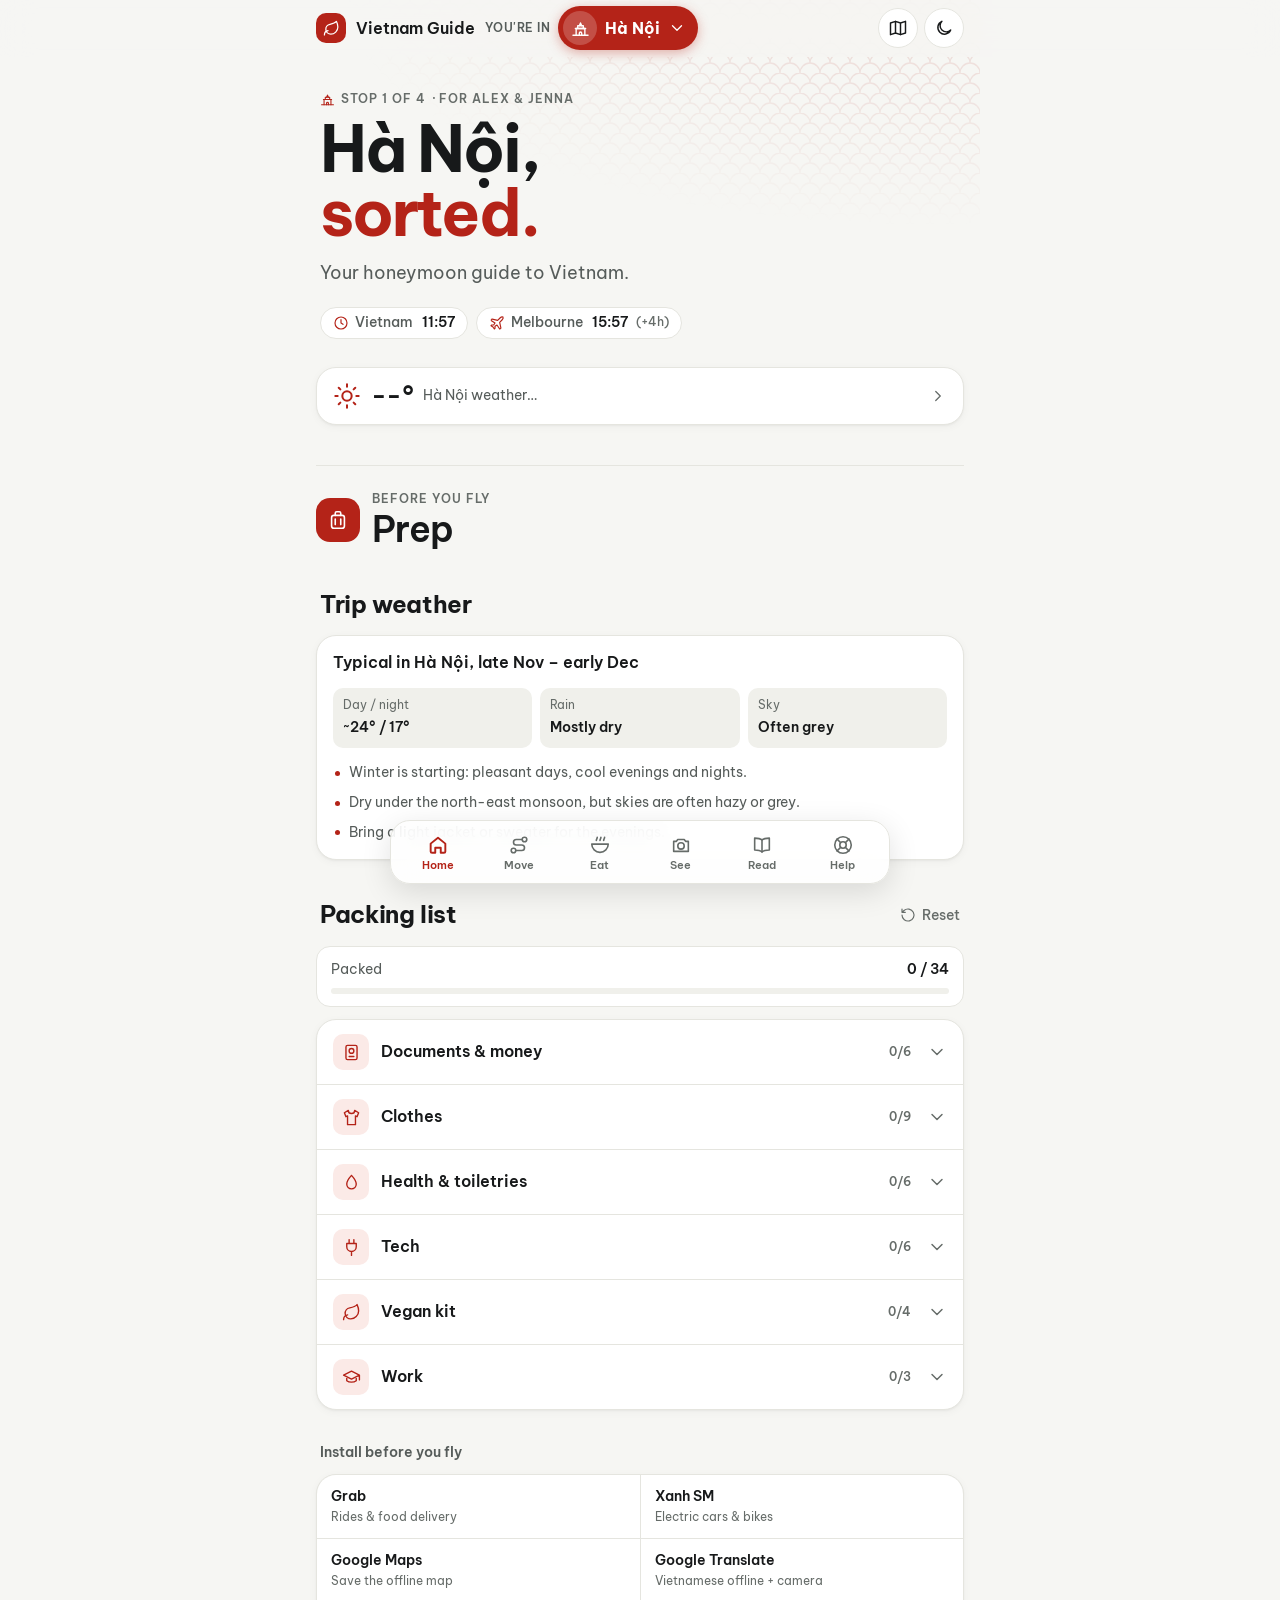
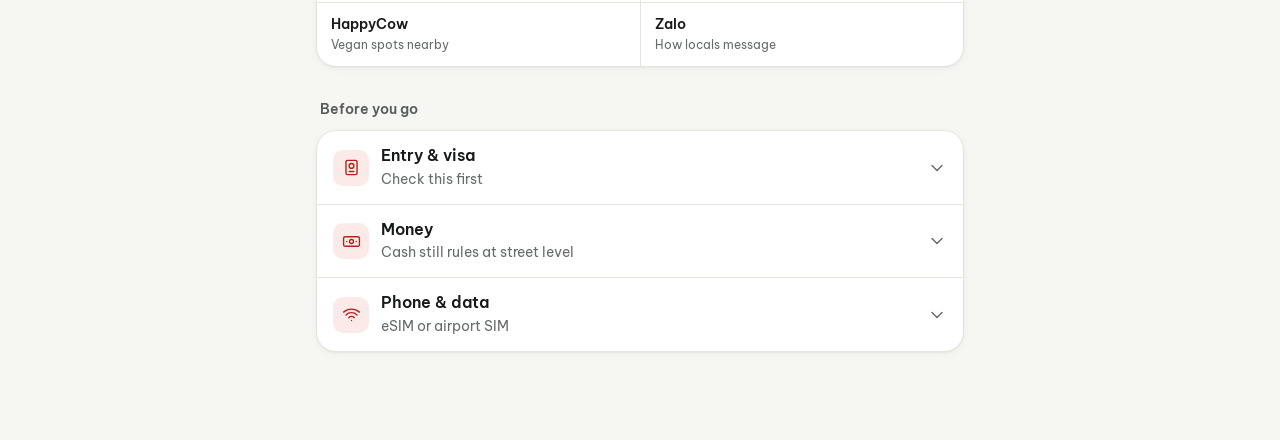
==== index.html @ 35d6f487 "City picker: button shows just the location; "You're in" label sits beside it Co-Authored-By: Claude" ====
<!doctype html>
<html lang="en">
<head>
  <meta charset="utf-8">
  <meta name="viewport" content="width=device-width, initial-scale=1, viewport-fit=cover">
  <title>Vietnam Pocket Guide</title>
  <meta name="description" content="A honeymoon guide to Ho Chi Minh City for Alex & Jenna: getting around, vegan food, what to see, a map and handy tools.">
  <meta name="theme-color" content="#F7F7F5">
  <meta name="color-scheme" content="light dark">
  <script>
    /* Apply saved or system theme before first paint */
    (function () {
      var t = null;
      try { t = localStorage.getItem("sgn-guide-theme"); } catch (e) {}
      if (t !== "light" && t !== "dark") {
        t = window.matchMedia && matchMedia("(prefers-color-scheme: dark)").matches ? "dark" : "light";
      }
      document.documentElement.setAttribute("data-theme", t);
    })();
  </script>
  <link rel="icon" href="data:image/svg+xml,<svg xmlns='http://www.w3.org/2000/svg' viewBox='0 0 32 32'><rect width='32' height='32' rx='8' fill='%23157A52'/><path d='M16 25c-5 0-8-3.5-8-8 0-5 4-9 13-10 0 9-1 18-5 18Z' fill='white'/></svg>">
  <link rel="preconnect" href="https://fonts.googleapis.com">
  <link rel="preconnect" href="https://fonts.gstatic.com" crossorigin>
  <link href="https://fonts.googleapis.com/css2?family=Be+Vietnam+Pro:wght@400;500;600;700&display=swap" rel="stylesheet">
  <link rel="stylesheet" href="css/style.css?v=20261117e">
</head>
<body>

<!-- ============ ICON SYSTEM — 24×24 grid, 1.75 stroke, round caps ============ -->
<svg width="0" height="0" style="position:absolute" aria-hidden="true">
  <symbol id="i-leaf" viewBox="0 0 24 24"><path d="M11 20A7 7 0 0 1 9.8 6.1C15.5 5 17 4.5 19 2c1 2 2 4.2 2 8 0 5.5-4.8 10-10 10Z"/><path d="M2 21c0-3 1.9-5.4 5.1-6"/></symbol>
  <symbol id="i-sun" viewBox="0 0 24 24"><circle cx="12" cy="12" r="4"/><path d="M12 2v2M12 20v2M4.9 4.9l1.4 1.4M17.7 17.7l1.4 1.4M2 12h2M20 12h2M4.9 19.1l1.4-1.4M17.7 6.3l1.4-1.4"/></symbol>
  <symbol id="i-moon" viewBox="0 0 24 24"><path d="M20 14.5A8 8 0 1 1 9.5 4a6.5 6.5 0 0 0 10.5 10.5Z"/></symbol>
  <symbol id="i-clock" viewBox="0 0 24 24"><circle cx="12" cy="12" r="9"/><path d="M12 7v5l3 2"/></symbol>
  <symbol id="i-cloud" viewBox="0 0 24 24"><path d="M17.5 19H9a7 7 0 1 1 6.7-9h1.8a4.5 4.5 0 0 1 0 9Z"/></symbol>
  <symbol id="i-rain" viewBox="0 0 24 24"><path d="M17.5 14H9a6 6 0 1 1 5.7-7.9h1.3a4 4 0 0 1 1.5 7.9Z"/><path d="m8 18-1 3M12 18l-1 3M16 18l-1 3"/></symbol>
  <symbol id="i-pin" viewBox="0 0 24 24"><path d="M12 21s7-6.2 7-11.5a7 7 0 0 0-14 0C5 14.8 12 21 12 21Z"/><circle cx="12" cy="9.5" r="2.5"/></symbol>
  <symbol id="i-palette" viewBox="0 0 24 24"><path d="M12 3a9 9 0 0 0 0 18c1.1 0 1.8-.8 1.8-1.8 0-.5-.2-.9-.5-1.2-.3-.3-.5-.8-.5-1.2 0-1 .8-1.8 1.8-1.8H17a4 4 0 0 0 4-4C21 6.6 17 3 12 3Z"/><circle cx="7.5" cy="11" r="1"/><circle cx="10" cy="7" r="1"/><circle cx="14.5" cy="7" r="1"/><circle cx="17" cy="10.5" r="1"/></symbol>
  <symbol id="i-bag" viewBox="0 0 24 24"><path d="M5 8h14l-1 13H6Z"/><path d="M9 8V6a3 3 0 0 1 6 0v2"/></symbol>
  <symbol id="i-photo" viewBox="0 0 24 24"><rect x="3" y="5" width="18" height="14" rx="2"/><circle cx="8.5" cy="10" r="1.5"/><path d="m21 15-5-5L5 19"/></symbol>
  <symbol id="i-arrow" viewBox="0 0 24 24"><path d="M7 17 17 7M8 7h9v9"/></symbol>
  <symbol id="i-chevron" viewBox="0 0 24 24"><path d="m6 9 6 6 6-6"/></symbol>
  <symbol id="i-check" viewBox="0 0 24 24"><path d="m5 12.5 4.5 4.5L19 7.5"/></symbol>
  <symbol id="i-x" viewBox="0 0 24 24"><path d="M6 6l12 12M18 6 6 18"/></symbol>
  <symbol id="i-volume" viewBox="0 0 24 24"><path d="M11 5 6 9H3v6h3l5 4V5Z"/><path d="M15.5 8.5a5 5 0 0 1 0 7M18.5 5.5a9 9 0 0 1 0 13"/></symbol>
  <symbol id="i-phone" viewBox="0 0 24 24"><path d="M5 4h3.5l2 5-2.5 1.5a11 11 0 0 0 5.5 5.5L15 13.5l5 2V19a2 2 0 0 1-2 2A16 16 0 0 1 3 6a2 2 0 0 1 2-2Z"/></symbol>
  <symbol id="i-city" viewBox="0 0 24 24"><path d="M3 21h18M5 21V10l4-2v13M9 21V4l6 3v14M15 21v-9l4 2v7"/></symbol>
  <symbol id="i-glass" viewBox="0 0 24 24"><path d="M5 4h14l-7 8Z"/><path d="M12 12v8M8 20h8"/></symbol>
  <symbol id="i-beer" viewBox="0 0 24 24"><path d="M6 8h10v11a2 2 0 0 1-2 2H8a2 2 0 0 1-2-2Z"/><path d="M16 11h2a2 2 0 0 1 2 2v2a2 2 0 0 1-2 2h-2"/><path d="M6 8a3 3 0 0 1 5-2.2A3 3 0 0 1 16 8"/></symbol>
  <symbol id="i-coffee" viewBox="0 0 24 24"><path d="M4 9h13v5a5 5 0 0 1-5 5H9a5 5 0 0 1-5-5Z"/><path d="M17 11h1.5a2.5 2.5 0 0 1 0 5H17"/><path d="M8 3v3M12 3v3"/></symbol>
  <symbol id="i-locate" viewBox="0 0 24 24"><circle cx="12" cy="12" r="7"/><circle cx="12" cy="12" r="2.5"/><path d="M12 2v3M12 19v3M2 12h3M19 12h3"/></symbol>
  <symbol id="i-list" viewBox="0 0 24 24"><path d="M9 6h11M9 12h11M9 18h11"/><circle cx="4.5" cy="6" r="1"/><circle cx="4.5" cy="12" r="1"/><circle cx="4.5" cy="18" r="1"/></symbol>
  <symbol id="i-expand" viewBox="0 0 24 24"><path d="M4 9V4h5M20 9V4h-5M4 15v5h5M20 15v5h-5"/></symbol>
  <symbol id="i-heart" viewBox="0 0 24 24"><path d="M12 20s-7.5-4.6-7.5-10.2A4.3 4.3 0 0 1 12 7.2a4.3 4.3 0 0 1 7.5 2.6C19.5 15.4 12 20 12 20Z"/></symbol>
  <symbol id="i-mic" viewBox="0 0 24 24"><rect x="9" y="3" width="6" height="11" rx="3"/><path d="M5.5 11a6.5 6.5 0 0 0 13 0M12 17.5V21"/></symbol>
  <symbol id="i-message" viewBox="0 0 24 24"><path d="M4.5 5h15a1 1 0 0 1 1 1v9a1 1 0 0 1-1 1H10l-4.5 3.5V16h-1a1 1 0 0 1-1-1V6a1 1 0 0 1 1-1Z"/></symbol>
  <symbol id="i-c-hanoi" viewBox="0 0 24 24"><path d="M2.5 20.5h19"/><path d="M6.5 20.5V12h11v8.5"/><path d="M10.5 20.5v-2.5a1.5 1.5 0 0 1 3 0v2.5"/><path d="M8.5 12V8.5h7V12"/><path d="M10.5 8.5 12 5l1.5 3.5"/><path d="M5.5 12h13"/></symbol>
  <symbol id="i-c-ninhbinh" viewBox="0 0 24 24"><path d="M2.5 16.5c.6-4.5 1.8-8 3.8-8s2.6 3 3 5c.6-4.3 1.9-8.5 4.2-8.5s3.6 4.5 4.3 8c.4-1.6 1.2-2.6 2.2-2.6"/><path d="M2.5 16.5h19"/><path d="M3 20c1.4 0 1.6-1 3-1s1.6 1 3 1 1.6-1 3-1 1.6 1 3 1 1.6-1 3-1 1.6 1 3 1"/></symbol>
  <symbol id="i-c-hue" viewBox="0 0 24 24"><path d="M2.5 9.5c3.5 0 6.5-2 9.5-5.5 3 3.5 6 5.5 9.5 5.5"/><path d="M5 9v11M19 9v11M3 20.5h18"/><path d="M7 12.5h10"/><path d="M10 20.5v-5h4v5"/></symbol>
  <symbol id="i-c-saigon" viewBox="0 0 24 24"><path d="M5 21h14"/><path d="M9.5 21 9 9.5C9 6 10.4 3.8 12 2.5c1.6 1.3 3 3.5 3 7L14.5 21"/><path d="M7 12.5c2.5-.8 7.5-.8 10 0"/><path d="M12 15v6"/></symbol>
  <symbol id="i-pavilion" viewBox="0 0 24 24"><path d="M2.5 9.5c3.5 0 6.5-2 9.5-5.5 3 3.5 6 5.5 9.5 5.5"/><path d="M5 9v11M19 9v11M3 20.5h18"/><path d="M7 12.5h10"/><path d="M10 20.5v-5h4v5"/></symbol>
  <symbol id="i-info" viewBox="0 0 24 24"><circle cx="12" cy="12" r="9"/><path d="M12 11v5M12 8h.01"/></symbol>
  <symbol id="i-reset" viewBox="0 0 24 24"><path d="M3 12a9 9 0 1 0 3-6.7L3 8M3 3v5h5"/></symbol>
  <symbol id="i-ticket" viewBox="0 0 24 24"><path d="M3 7h18v3a2 2 0 0 0 0 4v3H3v-3a2 2 0 0 0 0-4ZM14 7v10"/></symbol>
  <symbol id="i-bike" viewBox="0 0 24 24"><circle cx="5.5" cy="17" r="2.5"/><circle cx="18.5" cy="17" r="2.5"/><path d="M8 17h6.5l3-7H14M14 10l-1.5-4H10M5.5 14.5 8 10h5"/></symbol>
  <symbol id="i-train" viewBox="0 0 24 24"><rect x="5" y="3" width="14" height="13" rx="3"/><path d="M5 10h14M9 13h.01M15 13h.01M8 16l-2 5M16 16l2 5"/></symbol>
  <symbol id="i-walk" viewBox="0 0 24 24"><circle cx="13" cy="4" r="1.75"/><path d="m9 21 2.5-6.5L14 17v4M11.5 14.5 12.5 9 9 11v3M12.5 9l2.5 3 2.5 1"/></symbol>
  <symbol id="i-plane" viewBox="0 0 24 24"><path d="M17.8 19.2 16 11l3.5-3.5C21 6 21.5 4 21 3c-1-.5-3 0-4.5 1.5L13 8 4.8 6.2c-.5-.1-.9.1-1.1.5l-.3.5c-.2.5-.1 1 .3 1.3L9 12l-2 3H4l-1 1 3 2 2 3 1-1v-3l3-2 3.5 5.3c.3.4.8.5 1.3.3l.5-.2c.4-.3.6-.7.5-1.2Z"/></symbol>
  <symbol id="i-boat" viewBox="0 0 24 24"><path d="M2 20c2 1 4 1 6 0s4-1 6 0 4 1 6 0M4 17l-1.5-5h19L20 17M6 12V8h12v4M12 8V4"/></symbol>
  <symbol id="i-car" viewBox="0 0 24 24"><path d="m5 11 1.5-4.5A2 2 0 0 1 8.4 5h7.2a2 2 0 0 1 1.9 1.5L19 11M3 11h18v6H3ZM6.5 14h1M16.5 14h1M5 17v2M19 17v2"/></symbol>
  <symbol id="i-van" viewBox="0 0 24 24"><path d="M4 17V7a2 2 0 0 1 2-2h12a2 2 0 0 1 2 2v10ZM4 12h16M8 17v2M16 17v2M8 14.5h.01M16 14.5h.01"/></symbol>
  <symbol id="i-cart" viewBox="0 0 24 24"><path d="M3 4h2l2.4 10.2a1.5 1.5 0 0 0 1.5 1.1h8.3a1.5 1.5 0 0 0 1.4-1.1L20 7H6.2"/><circle cx="9" cy="20" r="1.3"/><circle cx="17" cy="20" r="1.3"/></symbol>
  <symbol id="i-cash" viewBox="0 0 24 24"><rect x="2" y="6" width="20" height="12" rx="2"/><circle cx="12" cy="12" r="2.5"/><path d="M6 12h.01M18 12h.01"/></symbol>
  <symbol id="i-wifi" viewBox="0 0 24 24"><path d="M5 12.5a10 10 0 0 1 14 0M8.5 16a5 5 0 0 1 7 0M2 9a15 15 0 0 1 20 0M12 19.5h.01"/></symbol>
  <symbol id="i-shield" viewBox="0 0 24 24"><path d="M12 3l8 3v6c0 5-3.5 8-8 9-4.5-1-8-4-8-9V6Z"/></symbol>
  <symbol id="i-drop" viewBox="0 0 24 24"><path d="M12 3s6 6.5 6 11a6 6 0 0 1-12 0c0-4.5 6-11 6-11Z"/></symbol>
  <symbol id="i-map" viewBox="0 0 24 24"><path d="M9 4 3 6v14l6-2 6 2 6-2V4l-6 2-6-2ZM9 4v14M15 6v14"/></symbol>
  <symbol id="i-grad" viewBox="0 0 24 24"><path d="M22 9 12 4 2 9l10 5 10-5ZM6 11v5c3 2.5 9 2.5 12 0v-5M22 9v6"/></symbol>
  <symbol id="i-swap" viewBox="0 0 24 24"><path d="M7 4 3 8l4 4M3 8h14M17 20l4-4-4-4M21 16H7"/></symbol>
  <symbol id="i-landmark" viewBox="0 0 24 24"><path d="M3 21h18M5 21v-9M9.5 21v-9M14.5 21v-9M19 21v-9M2 10l10-6 10 6Z"/></symbol>
  <symbol id="i-temple" viewBox="0 0 24 24"><path d="M12 2v3M4 9h16l-3-4H7ZM6 9v3M18 9v3M3 15h18l-2-3H5ZM6 15v6M18 15v6M3 21h18M10 21v-3h4v3"/></symbol>
  <symbol id="i-sparkle" viewBox="0 0 24 24"><path d="M12 3c.6 4.5 2.5 6.4 7 7-4.5.6-6.4 2.5-7 7-.6-4.5-2.5-6.4-7-7 4.5-.6 6.4-2.5 7-7ZM19 16c.2 1.6.9 2.3 2.5 2.5-1.6.2-2.3.9-2.5 2.5-.2-1.6-.9-2.3-2.5-2.5 1.6-.2 2.3-.9 2.5-2.5Z"/></symbol>
  <symbol id="i-calendar" viewBox="0 0 24 24"><rect x="3" y="5" width="18" height="16" rx="2"/><path d="M3 10h18M8 3v4M16 3v4"/></symbol>
  <symbol id="i-passport" viewBox="0 0 24 24"><rect x="5" y="3" width="14" height="18" rx="2"/><circle cx="12" cy="10" r="3"/><path d="M9 17h6"/></symbol>
  <symbol id="i-shirt" viewBox="0 0 24 24"><path d="M8 3 3 6l2 5 2-1v11h10V10l2 1 2-5-5-3a4 4 0 0 1-8 0Z"/></symbol>
  <symbol id="i-plug" viewBox="0 0 24 24"><path d="M9 2v5M15 2v5M6 7h12v4a6 6 0 0 1-12 0ZM12 17v5"/></symbol>
  <symbol id="i-bowl" viewBox="0 0 24 24"><path d="M3 11h18a9 9 0 0 1-18 0Z"/><path d="M8 7c0-1.5 1-2 1-3.5M12 7c0-1.5 1-2 1-3.5M16 7c0-1.5 1-2 1-3.5"/></symbol>
  <!-- tab bar -->
  <symbol id="t-home" viewBox="0 0 24 24"><path d="M4 10.5 12 4l8 6.5V19a1.5 1.5 0 0 1-1.5 1.5H15v-5.5H9v5.5H5.5A1.5 1.5 0 0 1 4 19Z"/></symbol>
  <symbol id="t-read" viewBox="0 0 24 24"><path d="M12 6.5C10.4 5.1 8 4.5 4 4.5v13c4 0 6.4.6 8 2 1.6-1.4 4-2 8-2v-13c-4 0-6.4.6-8 2Z"/><path d="M12 6.5v13"/></symbol>
  <symbol id="t-prep" viewBox="0 0 24 24"><rect x="5" y="7" width="14" height="14" rx="2.5"/><path d="M9 7V4.5A1.5 1.5 0 0 1 10.5 3h3A1.5 1.5 0 0 1 15 4.5V7M9 11v6M15 11v6"/></symbol>
  <symbol id="t-move" viewBox="0 0 24 24"><circle cx="6" cy="18" r="2.5"/><circle cx="18" cy="6" r="2.5"/><path d="M8.5 18H15a3 3 0 0 0 0-6H9a3 3 0 0 1 0-6h6.5"/></symbol>
  <symbol id="t-see" viewBox="0 0 24 24"><path d="M4 8h3l1.5-2h7L17 8h3v11H4Z"/><circle cx="12" cy="13" r="3.5"/></symbol>
  <symbol id="t-help" viewBox="0 0 24 24"><circle cx="12" cy="12" r="9"/><circle cx="12" cy="12" r="3.5"/><path d="m5.6 5.6 3.9 3.9M14.5 14.5l3.9 3.9M18.4 5.6l-3.9 3.9M9.5 14.5l-3.9 3.9"/></symbol>
</svg>

<!-- ============ TOP BAR ============ -->
<header class="topbar">
  <div class="wrap topbar-in">
    <a class="brand" href="#home" data-nav="home">
      <span class="brand-mark"><svg class="i"><use href="#i-leaf"/></svg></span>
      <span class="brand-text">Vietnam Guide</span>
    </a>
    <div class="city-pick" id="city-pick">
      <span class="cp-label" aria-hidden="true">You're in</span>
      <div class="cp-wrap">
        <button class="city-btn" id="city-btn" type="button" aria-haspopup="listbox" aria-expanded="false" aria-controls="city-menu" aria-label="You're in Hà Nội. Change location">
          <span class="cb-ic"><svg class="i" aria-hidden="true"><use data-city-icon href="#i-c-hanoi"/></svg></span><span class="cb-txt" id="city-btn-name">Hà Nội</span><svg class="i chev" aria-hidden="true"><use href="#i-chevron"/></svg>
        </button>
        <ul class="city-menu" id="city-menu" role="listbox" aria-label="Location" tabindex="-1" hidden></ul>
      </div>
    </div>
    <div class="top-actions">
    <a class="icon-btn" id="map-btn" href="#map" aria-label="Map of all places"><svg class="i"><use href="#i-map"/></svg></a>
    <button class="icon-btn" id="theme-toggle" type="button" aria-label="Toggle dark theme">
      <svg class="i only-light"><use href="#i-moon"/></svg>
      <svg class="i only-dark"><use href="#i-sun"/></svg>
    </button>
    </div>
  </div>
</header>

<main class="wrap">

  <!-- =============================== HOME =============================== -->
  <section class="view" id="home" data-view>
    <div class="hero">
      <div class="cover" aria-hidden="true"></div>
      <p class="overline hero-stop"><svg class="i" aria-hidden="true"><use data-city-icon href="#i-c-hanoi"/></svg><span data-city-stop>Stop 1 of 4</span> · For Alex &amp; Jenna</p>
      <h1><span data-city-name>Sài Gòn</span>,<br><span class="accent-text">sorted.</span></h1>
      <p class="lead">Your honeymoon guide to Vietnam.</p>
      <div class="pills" aria-live="polite">
        <span class="pill"><svg class="i"><use href="#i-clock"/></svg>Vietnam&nbsp;<b id="local-time">--:--</b></span>
        <span class="pill"><svg class="i"><use href="#i-plane"/></svg>Melbourne&nbsp;<b id="aus-time">--:--</b><span class="pill-sub" id="aus-diff"></span></span>
      </div>
      <div class="actions" data-city="saigon">
        <a class="btn btn-secondary" data-q="Au Lac Charner Hotel, 87-89-91 Hồ Tùng Mậu" target="_blank" rel="noopener"><svg class="i"><use href="#i-pin"/></svg>Home base</a>
      </div>
    </div>

    <a class="group wx-mini" href="#help" data-hp-go="tools" id="wx-mini" aria-label="Weather now, open full forecast">
      <div class="wx-mini-top">
        <svg class="i wx-mini-icon"><use href="#i-sun"/></svg>
        <b class="wx-mini-temp" id="wxm-temp">--°</b>
        <span class="wx-mini-desc" id="wxm-desc">Weather…</span>
        <svg class="i chev"><use href="#i-chevron"/></svg>
      </div>
      <div class="wx-mini-hours" id="wxm-hours"></div>
    </a>

    <div data-city="saigon">
    <div class="sec-head"><h2>Home base</h2></div>
    <div class="group home">
      <div class="row">
        <span class="tile"><svg class="i"><use href="#i-pin"/></svg></span>
        <span class="row-main"><span class="t">Au Lac Charner Hotel</span><span class="d">87-89-91 Hồ Tùng Mậu, D1 · next to Bitexco</span></span>
      </div>
      <div class="addr">
        <p class="overline">Show a driver</p>
        <p class="addr-vi" lang="vi">Khách sạn Âu Lạc Charner<br>87-89-91 Hồ Tùng Mậu, Quận 1</p>
      </div>
      <div class="home-actions">
        <a class="btn btn-secondary btn-sm" data-q="Au Lac Charner Hotel, 87-89-91 Hồ Tùng Mậu" target="_blank" rel="noopener"><svg class="i"><use href="#i-map"/></svg>Open in Maps</a>
        <a class="btn btn-secondary btn-sm" href="tel:+842839156666"><svg class="i"><use href="#i-phone"/></svg>Call hotel</a>
      </div>
      <ul class="list home-notes">
        <li><b>Breakfast</b> buffet: ask about vegan options.</li>
        <li><b>Rooftop</b>, pool, gym and spa.</li>
        <li><b>Airport pickup</b> on request: ask the price.</li>
        <li><b>Honeymoon</b>: mention it at check-in. Ask for fruit, not cake.</li>
      </ul>
    </div>
    </div>

    <!-- ---------- Prep: everything for before the trip ---------- -->
    <header class="part-head" id="prep">
      <span class="part-icon"><svg class="i"><use href="#t-prep"/></svg></span>
      <div><p class="overline">Before you fly</p><h2 class="part-title">Prep</h2></div>
    </header>

    <div class="sec-head"><h2>Trip weather</h2><span class="hint-inline" id="trip-dates" data-city="saigon"></span></div>
    <div class="group pad">
      <p class="t">Typical in <span data-city-name>Sài Gòn</span>, late Nov – early Dec</p>
      <div data-city="hanoi">
        <div class="stats">
          <div class="stat"><span>Day / night</span><b>~24° / 17°</b></div>
          <div class="stat"><span>Rain</span><b>Mostly dry</b></div>
          <div class="stat"><span>Sky</span><b>Often grey</b></div>
        </div>
        <ul class="list wx-notes">
          <li>Winter is starting: pleasant days, cool evenings and nights.</li>
          <li>Dry under the north-east monsoon, but skies are often hazy or grey.</li>
          <li>Bring a light jacket or sweater for the evenings.</li>
        </ul>
      </div>
      <div data-city="ninhbinh">
        <div class="stats">
          <div class="stat"><span>Day / night</span><b>~24° / 17°</b></div>
          <div class="stat"><span>Rain</span><b>Mostly dry</b></div>
          <div class="stat"><span>Mornings</span><b>Misty</b></div>
        </div>
        <ul class="list wx-notes">
          <li>Similar to Hà Nội: mild days and cool nights.</li>
          <li>Mist often hangs over the karst in the morning.</li>
          <li>Boats are cooler on the water, so bring a layer.</li>
        </ul>
      </div>
      <div data-city="hue">
        <div class="stats">
          <div class="stat"><span>Day / night</span><b>~25° / 20°</b></div>
          <div class="stat"><span>Rain</span><b>~20 days a month</b></div>
          <div class="stat"><span>Floods</span><b>Possible</b></div>
        </div>
        <ul class="list wx-notes">
          <li>Central Vietnam's wettest months: expect rain on many days.</li>
          <li>Pack a rain jacket and shoes that can get wet.</li>
          <li>Check local flood warnings before heading to the tombs.</li>
        </ul>
      </div>
      <div data-city="saigon">
        <div class="stats">
          <div class="stat"><span>Day / night</span><b>31° / 24°</b></div>
          <div class="stat"><span>Rain</span><b>Mostly dry</b></div>
          <div class="stat"><span>Sun</span><b>UV very high</b></div>
        </div>
        <ul class="list wx-notes">
          <li>Start of the dry season: sunny, the odd short shower.</li>
          <li>Hottest 11am–3pm. Walk mornings and evenings.</li>
          <li>Air-con is icy, so bring a light layer.</li>
        </ul>
        <div id="trip-forecast"></div>
      </div>
    </div>

    <div class="sec-head">
      <h2>Packing list</h2>
      <button class="text-btn" type="button" id="pack-reset"><svg class="i"><use href="#i-reset"/></svg>Reset</button>
    </div>
    <div class="progress">
      <div class="progress-top"><span>Packed</span><b><span id="pack-count">0</span> / <span id="pack-total">0</span></b></div>
      <div class="bar"><span id="pack-bar"></span></div>
    </div>
    <div id="packing"></div>

    <h3 class="label">Install before you fly</h3>
    <div class="group grid-2">
      <div class="cell"><p class="t">Grab</p><p class="d">Rides &amp; food delivery</p></div>
      <div class="cell"><p class="t">Xanh SM</p><p class="d">Electric cars &amp; bikes</p></div>
      <div class="cell"><p class="t">Google Maps</p><p class="d">Save the offline map</p></div>
      <div class="cell"><p class="t">Google Translate</p><p class="d">Vietnamese offline + camera</p></div>
      <div class="cell"><p class="t">HappyCow</p><p class="d">Vegan spots nearby</p></div>
      <div class="cell"><p class="t">Zalo</p><p class="d">How locals message</p></div>
    </div>

    <h3 class="label">Before you go</h3>
    <div class="group">
      <details class="row acc">
        <summary>
          <span class="tile"><svg class="i"><use href="#i-passport"/></svg></span>
          <span class="row-main"><span class="t">Entry &amp; visa</span><span class="d">Check this first</span></span>
          <svg class="i chev"><use href="#i-chevron"/></svg>
        </summary>
        <div class="acc-body">
          <ul class="list">
            <li>Check whether your passport needs an e-visa. If it does, apply only on the official government portal, <b>evisa.gov.vn</b>, and avoid look-alike agency sites.</li>
            <li>Your passport needs 6+ months of validity and a blank page.</li>
            <li>Keep a PDF of the e-visa and your booking on your phone, and a printout too.</li>
          </ul>
        </div>
      </details>
      <details class="row acc">
        <summary>
          <span class="tile"><svg class="i"><use href="#i-cash"/></svg></span>
          <span class="row-main"><span class="t">Money</span><span class="d">Cash still rules at street level</span></span>
          <svg class="i chev"><use href="#i-chevron"/></svg>
        </summary>
        <div class="acc-body">
          <ul class="list">
            <li>Carry cash for street food, markets and small cafés. Cards work in restaurants, malls and hotels.</li>
            <li><b>The 20k and 500k notes are both blue</b>, so check before you hand one over. The 10k and 200k notes are easy to mix up too.</li>
            <li>"50k" or just "50" on a price means 50,000 ₫.</li>
            <li>Use bank ATMs (Vietcombank, Techcombank) and choose to be charged in VND.</li>
            <li>Tipping isn't expected, but rounding up for great service is appreciated.</li>
          </ul>
        </div>
      </details>
      <details class="row acc">
        <summary>
          <span class="tile"><svg class="i"><use href="#i-wifi"/></svg></span>
          <span class="row-main"><span class="t">Phone &amp; data</span><span class="d">eSIM or airport SIM</span></span>
          <svg class="i chev"><use href="#i-chevron"/></svg>
        </summary>
        <div class="acc-body">
          <ul class="list">
            <li>Buy an eSIM before you fly, or a tourist SIM in airport arrivals (Viettel has the best coverage). You'll need your passport.</li>
            <li>Wi-Fi is everywhere, and the password is usually on the wall or your receipt.</li>
          </ul>
        </div>
      </details>
    </div>

  </section>

  <!-- =============================== MOVE =============================== -->
  <section class="view" id="move" data-view hidden>
    <header class="view-head">
      <p class="overline">Getting around</p>
      <h1>Move</h1>
      <p class="lead">Getting around <span data-city-name>Sài Gòn</span>, and on to the next stop.</p>
    </header>

    <div data-city="saigon">
    <div class="group">
      <details class="row acc" open>
        <summary>
          <span class="tile"><svg class="i"><use href="#i-bike"/></svg></span>
          <span class="row-main"><span class="t">Ride apps</span><span class="d">Grab, Xanh SM, Be — your default</span></span>
          <svg class="i chev"><use href="#i-chevron"/></svg>
        </summary>
        <div class="acc-body">
          <p>The price is fixed up front, so there's no haggling and no meter. Pay the driver in cash or link a card in the app.</p>
          <ul class="list">
            <li><b>Bike (xe ôm)</b>: fastest through traffic and cheapest. The driver gives you a helmet.</li>
            <li><b>Car</b>: better in rain or heat, or for longer trips like RMIT.</li>
            <li><b>Xanh SM</b>: the teal electric VinFast fleet, clean and quiet.</li>
            <li>Always <b>check the plate number</b>, and drop the pickup pin precisely.</li>
          </ul>
          <div class="stats">
            <div class="stat"><span>Short hop, bike</span><b>15–35k ₫</b></div>
            <div class="stat"><span>Across town, car</span><b>60–150k ₫</b></div>
            <div class="stat"><span>To RMIT, car</span><b>120–220k ₫</b></div>
          </div>
        </div>
      </details>
      <details class="row acc">
        <summary>
          <span class="tile"><svg class="i"><use href="#i-train"/></svg></span>
          <span class="row-main"><span class="t">Metro Line 1</span><span class="d">Nearest stop: Opera House, ~7 min walk</span></span>
          <svg class="i chev"><use href="#i-chevron"/></svg>
        </summary>
        <div class="acc-body">
          <p>Saigon's first metro line runs from <b>Bến Thành</b> east to <b>Suối Tiên</b>. It's clean, air-conditioned and avoids the traffic.</p>
          <ul class="list">
            <li><b>Thảo Điền</b>: cafés and vegan spots, about 15 min.</li>
            <li><b>Tân Cảng</b>: the closest stop for Landmark 81.</li>
            <li><b>Nhà hát Thành phố</b> (Opera House): your nearest station, about 7 minutes' walk up Nguyễn Huệ.</li>
          </ul>
          <p class="hint">7k–20k ₫ · machines or contactless · until ~10pm.</p>
        </div>
      </details>
      <details class="row acc">
        <summary>
          <span class="tile"><svg class="i"><use href="#i-walk"/></svg></span>
          <span class="row-main"><span class="t">Crossing the street</span><span class="d">The one skill you need on day one</span></span>
          <svg class="i chev"><use href="#i-chevron"/></svg>
        </summary>
        <div class="acc-body">
          <ol class="list numbered">
            <li>Wait for a gap, not an empty road. The road won't empty.</li>
            <li>Walk at a <b>slow, steady, predictable pace</b>. Bikes will flow around you.</li>
            <li><b>Don't stop suddenly, run, or step back.</b></li>
            <li>Watch for cars and buses, because they won't swerve.</li>
          </ol>
        </div>
      </details>
      <details class="row acc">
        <summary>
          <span class="tile"><svg class="i"><use href="#i-plane"/></svg></span>
          <span class="row-main"><span class="t">Airport ↔ hotel</span><span class="d">Tân Sơn Nhất (SGN), ~7 km</span></span>
          <svg class="i chev"><use href="#i-chevron"/></svg>
        </summary>
        <div class="acc-body">
          <ul class="list">
            <li><b>Grab / Xanh SM car</b>: follow the app's pickup signs in arrivals. It takes 30–60 min and costs roughly 120–250k ₫.</li>
            <li><b>Bus 109</b>: the airport bus to the 23/9 Park terminal by Bến Thành, then a 15-minute walk or a short Grab to the hotel. Cheap and air-conditioned.</li>
            <li><b>Hotel pickup</b>: the hotel can arrange one. Ask for the price when you book.</li>
            <li>Ignore the touts offering a "taxi" in the arrivals hall.</li>
          </ul>
          <p class="hint">Check your ticket: Long Thành airport is ~40 km east.</p>
        </div>
      </details>
      <details class="row acc">
        <summary>
          <span class="tile"><svg class="i"><use href="#i-car"/></svg></span>
          <span class="row-main"><span class="t">Taxis &amp; cyclos</span><span class="d">Fine, with care</span></span>
          <svg class="i chev"><use href="#i-chevron"/></svg>
        </summary>
        <div class="acc-body">
          <ul class="list">
            <li>If you hail one, use only <b>Vinasun</b> (white) or <b>Mai Linh</b> (green) and make sure the meter is on.</li>
            <li><b>Cyclos</b> are a tourist experience. Agree on the price and how long the ride lasts first, in writing.</li>
          </ul>
        </div>
      </details>
      <details class="row acc">
        <summary>
          <span class="tile"><svg class="i"><use href="#i-grad"/></svg></span>
          <span class="row-main"><span class="t">Getting to RMIT</span><span class="d">Saigon South campus</span></span>
          <svg class="i chev"><use href="#i-chevron"/></svg>
        </summary>
        <div class="acc-body">
          <ul class="list">
            <li>The campus is at <b>702 Nguyễn Văn Linh</b>, Phú Mỹ Hưng (formerly District 7), 30–50 min by car.</li>
            <li>At rush hour (7–9am and 4:30–7pm), book your car 10 minutes before you need it.</li>
            <li>Phú Mỹ Hưng is calm and walkable, with lots of places for lunch.</li>
          </ul>
          <a class="link" data-q="RMIT University Saigon South Campus" target="_blank" rel="noopener">Open in Maps<svg class="i"><use href="#i-arrow"/></svg></a>
        </div>
      </details>
    </div>

    <h3 class="label">From the hotel to…</h3>
    <div class="group">
      <div class="row kv"><span>Nguyễn Huệ / Bitexco</span><b>Walk 2–3 min</b></div>
      <div class="row kv"><span>Opera House</span><b>Walk 7 min</b></div>
      <div class="row kv"><span>Independence Palace</span><b>Walk 18 min</b></div>
      <div class="row kv"><span>War Remnants Museum</span><b>Car 10 min</b></div>
      <div class="row kv"><span>Thảo Điền</span><b>Metro 15 min + walk 7</b></div>
      <div class="row kv"><span>Chợ Lớn (Chinatown)</span><b>Car 20–30 min</b></div>
      <div class="row kv"><span>RMIT Saigon South</span><b>Car 30–50 min</b></div>
      <div class="row kv"><span>Airport (SGN)</span><b>Car 30–60 min</b></div>
    </div>
    </div>

    <div data-city="hanoi">
    <div class="group">
      <details class="row acc" open>
        <summary>
          <span class="tile"><svg class="i"><use href="#i-bike"/></svg></span>
          <span class="row-main"><span class="t">Ride apps</span><span class="d">Grab, Xanh SM, Be: your default</span></span>
          <svg class="i chev"><use href="#i-chevron"/></svg>
        </summary>
        <div class="acc-body">
          <p>Grab, Xanh SM (now also branded Green SM) and Be all work here. The price is fixed up front.</p>
          <ul class="list">
            <li><b>Bike</b> is quickest through the Old Quarter; take a <b>car</b> in rain or the cold evenings.</li>
            <li>From Friday 7pm to Sunday midnight the streets around Hoàn Kiếm Lake are a <b>walking street</b>. Set your pickup a block away.</li>
            <li>Check the plate number before you get in.</li>
          </ul>
          <div class="stats">
            <div class="stat"><span>Old Quarter hop, bike</span><b>15–30k ₫</b></div>
            <div class="stat"><span>Lake → mausoleum, car</span><b>40–70k ₫</b></div>
            <div class="stat"><span>Airport, car</span><b>300–450k ₫</b></div>
          </div>
        </div>
      </details>
      <details class="row acc">
        <summary>
          <span class="tile"><svg class="i"><use href="#i-walk"/></svg></span>
          <span class="row-main"><span class="t">On foot</span><span class="d">The Old Quarter is a walking city</span></span>
          <svg class="i chev"><use href="#i-chevron"/></svg>
        </summary>
        <div class="acc-body">
          <p>The Old Quarter is best on foot, but its pavements are parking lots, so you'll walk in the road a lot.</p>
          <ul class="list">
            <li>Cross the way you would in Saigon: slow, steady, no sudden stops.</li>
            <li>Hoàn Kiếm Lake makes an easy landmark; most of the Old Quarter is within 15 minutes of it.</li>
            <li>Evenings in late November can be cool, so bring a light layer.</li>
          </ul>
        </div>
      </details>
      <details class="row acc">
        <summary>
          <span class="tile"><svg class="i"><use href="#i-plane"/></svg></span>
          <span class="row-main"><span class="t">Airport ↔ Old Quarter</span><span class="d">Nội Bài (HAN), ~30 km</span></span>
          <svg class="i chev"><use href="#i-chevron"/></svg>
        </summary>
        <div class="acc-body">
          <ul class="list">
            <li><b>Grab / Xanh SM car</b>: 40–60 min to the Old Quarter (longer at rush hour or in rain), about 300–450k ₫.</li>
            <li><b>Bus 86</b> (orange airport express): about 50k ₫, every 25–30 min, 7am–10pm, to Hà Nội railway station via the Old Quarter area.</li>
            <li><b>Taxi</b>: use the official rank outside arrivals (Mai Linh, Xanh SM) and make sure the meter starts. Walk past anyone who approaches you inside.</li>
            <li>If a Grab driver asks you to cancel and pay cash, decline.</li>
          </ul>
          <p class="hint">Nội Bài (HAN) is about 30 km north of the centre.</p>
        </div>
      </details>
      <details class="row acc">
        <summary>
          <span class="tile"><svg class="i"><use href="#i-car"/></svg></span>
          <span class="row-main"><span class="t">Taxis, cyclos &amp; metro</span><span class="d">Fine, with care</span></span>
          <svg class="i chev"><use href="#i-chevron"/></svg>
        </summary>
        <div class="acc-body">
          <ul class="list">
            <li>If you hail one, use <b>Mai Linh</b> (green) or <b>Xanh SM</b> (teal) and make sure the meter is on.</li>
            <li><b>Cyclos</b> around the lake are a fun ride: agree on the price and duration first.</li>
            <li>The <b>metro</b> exists (Lines 2A and 3) but doesn't serve the Old Quarter yet, so it isn't much use for sightseeing.</li>
          </ul>
        </div>
      </details>
      <details class="row acc">
        <summary>
          <span class="tile"><svg class="i"><use href="#i-train"/></svg></span>
          <span class="row-main"><span class="t">Train Street</span><span class="d">Check before you go</span></span>
          <svg class="i chev"><use href="#i-chevron"/></svg>
        </summary>
        <div class="acc-body">
          <p>Trains run close past homes and cafés, but access changes often.</p>
          <ul class="list">
            <li>Tours there are banned and police sometimes close it; in 2026 the city also moved to cut trains on part of the line.</li>
            <li>If cafés are open, sit inside or well back, and never stand on the tracks.</li>
            <li>Leave if there are barriers or police asking people to go.</li>
          </ul>
        </div>
      </details>
      <details class="row acc">
        <summary>
          <span class="tile"><svg class="i"><use href="#i-van"/></svg></span>
          <span class="row-main"><span class="t">On to Ninh Bình</span><span class="d">About 2 hours south</span></span>
          <svg class="i chev"><use href="#i-chevron"/></svg>
        </summary>
        <div class="acc-body">
          <ul class="list">
            <li><b>Limousine van</b>: door to door from Old Quarter hotels to Tam Cốc or Tràng An, about 2–3 h, from ~180–250k ₫ each. Your hotel can book it.</li>
            <li><b>Train</b>: about 2 h 10 min from Hà Nội station to Ninh Bình, several a day (e.g. 6am, 8am, 1pm), soft seat from ~210k ₫. Then a 15-minute Grab to Tam Cốc.</li>
            <li><b>Private car</b>: about 2 h, from ~900k ₫ for the car.</li>
          </ul>
          <p class="hint">Book trains at dsvn.vn (the official site) or through 12Go / Baolau if your card is refused.</p>
        </div>
      </details>
    </div>

    <h3 class="label">From Hoàn Kiếm Lake to…</h3>
    <div class="group">
      <div class="row kv"><span>Old Quarter night market</span><b>Walk 5 min</b></div>
      <div class="row kv"><span>Water puppets</span><b>Walk 2 min</b></div>
      <div class="row kv"><span>Hỏa Lò Prison</span><b>Walk 15 min</b></div>
      <div class="row kv"><span>Temple of Literature</span><b>Car 10 min</b></div>
      <div class="row kv"><span>Mausoleum &amp; Citadel</span><b>Car 10–15 min</b></div>
      <div class="row kv"><span>West Lake, Trấn Quốc</span><b>Car 15 min</b></div>
      <div class="row kv"><span>Museum of Ethnology</span><b>Car 25 min</b></div>
      <div class="row kv"><span>Bát Tràng</span><b>Car 30 min</b></div>
      <div class="row kv"><span>Airport (HAN)</span><b>Car 40–60 min</b></div>
    </div>
    </div>

    <div data-city="ninhbinh">
    <div class="group">
      <details class="row acc" open>
        <summary>
          <span class="tile"><svg class="i"><use href="#i-bike"/></svg></span>
          <span class="row-main"><span class="t">Bikes, Grab &amp; taxis</span><span class="d">Cycle around Tam Cốc</span></span>
          <svg class="i chev"><use href="#i-chevron"/></svg>
        </summary>
        <div class="acc-body">
          <ul class="list">
            <li><b>Bicycle</b> is the nicest way around Tam Cốc: about 50–100k ₫ a day from your hotel. Hang Múa and Bích Động are an easy ride.</li>
            <li><b>Grab</b> works well in Ninh Bình city but cars are scarcer in Tam Cốc, so book a little early or ask your hotel.</li>
            <li><b>Taxi</b> Tam Cốc ↔ city: about 80–120k ₫.</li>
            <li>Motorbike rental (~100–150k ₫ a day) needs a valid licence and insurance cover; most travel insurance won't pay out without them.</li>
          </ul>
        </div>
      </details>
      <details class="row acc">
        <summary>
          <span class="tile"><svg class="i"><use href="#i-boat"/></svg></span>
          <span class="row-main"><span class="t">The boat trips</span><span class="d">Tickets and timing</span></span>
          <svg class="i chev"><use href="#i-chevron"/></svg>
        </summary>
        <div class="acc-body">
          <ul class="list">
            <li><b>Tràng An</b>: 300k ₫ each including the boat (2026). Boats take four or five people; a private boat is about 1.2M ₫. Go at 7–8am.</li>
            <li>Route 3 has been closed since July 2026 floods; Routes 1 and 2 were running. Check at the ticket desk.</li>
            <li><b>Tam Cốc</b>: prices vary by source (about 250k ₫ each). Agree "no stops" with your rower.</li>
            <li>Heavy rain can cancel boats on the day. Bring a light jacket: mornings on the water are cool.</li>
          </ul>
        </div>
      </details>
      <details class="row acc">
        <summary>
          <span class="tile"><svg class="i"><use href="#i-train"/></svg></span>
          <span class="row-main"><span class="t">On to Huế</span><span class="d">Overnight sleeper train</span></span>
          <svg class="i chev"><use href="#i-chevron"/></svg>
        </summary>
        <div class="acc-body">
          <ul class="list">
            <li><b>Overnight train</b>: the easiest way. SE trains leave Ninh Bình about 9:30–11pm and reach Huế about 8–10am (10–11 h). Book a <b>4-berth soft sleeper</b> cabin; some trains carry private carriages (Lotus, Violette, Livitrans) at about double the fare.</li>
            <li><b>Sleeper bus</b>: 9–10 h overnight, from ~460k ₫, but it arrives at 2–5am. Not recommended.</li>
            <li><b>Fly</b>: drive back to Hà Nội (2 h) and fly to Huế (about 1 h 20 min).</li>
          </ul>
          <p class="hint">Times change; check dsvn.vn. Tickets open about 60 days ahead.</p>
        </div>
      </details>
    </div>

    <h3 class="label">From Tam Cốc to…</h3>
    <div class="group">
      <div class="row kv"><span>Văn Lâm wharf &amp; embroidery</span><b>Walk</b></div>
      <div class="row kv"><span>Bích Động Pagoda</span><b>Bike 10 min</b></div>
      <div class="row kv"><span>Hang Múa</span><b>Bike 15 min</b></div>
      <div class="row kv"><span>Tràng An wharf</span><b>Car 15–20 min</b></div>
      <div class="row kv"><span>Hoa Lư</span><b>Car 20 min</b></div>
      <div class="row kv"><span>Bái Đính</span><b>Car 30 min</b></div>
      <div class="row kv"><span>Ninh Bình station</span><b>Car 15 min</b></div>
      <div class="row kv"><span>Hà Nội</span><b>Car ~2 h</b></div>
    </div>
    </div>

    <div data-city="hue">
    <div class="group">
      <details class="row acc" open>
        <summary>
          <span class="tile"><svg class="i"><use href="#i-bike"/></svg></span>
          <span class="row-main"><span class="t">Ride apps &amp; drivers</span><span class="d">Grab, Xanh SM, a car for the tombs</span></span>
          <svg class="i chev"><use href="#i-chevron"/></svg>
        </summary>
        <div class="acc-body">
          <ul class="list">
            <li><b>Grab</b> and <b>Xanh SM</b> work well and are the easiest way to reach the tombs, which are 6–20 km out.</li>
            <li>For a day of tombs, hire a <b>car with driver</b> through your hotel; it waits at each stop.</li>
            <li>Grab also offers <b>Grab Cyclo</b> in the centre for a slow ride past the Citadel walls.</li>
          </ul>
          <div class="stats">
            <div class="stat"><span>Citadel ↔ south bank</span><b>25–50k ₫</b></div>
            <div class="stat"><span>To Tự Đức, car</span><b>80–130k ₫</b></div>
            <div class="stat"><span>Airport, car</span><b>150–250k ₫</b></div>
          </div>
        </div>
      </details>
      <details class="row acc">
        <summary>
          <span class="tile"><svg class="i"><use href="#i-boat"/></svg></span>
          <span class="row-main"><span class="t">Perfume River boats</span><span class="d">Dragon boats from Tòa Khâm pier</span></span>
          <svg class="i chev"><use href="#i-chevron"/></svg>
        </summary>
        <div class="acc-body">
          <ul class="list">
            <li>Dragon boats leave from the <b>Tòa Khâm pier</b> on Lê Lợi: about 200k ₫ shared, 500–800k ₫ private. Agree the route and price first.</li>
            <li>Boats stop when the river is high. Late November and December are Huế's rainy months.</li>
          </ul>
        </div>
      </details>
      <details class="row acc">
        <summary>
          <span class="tile"><svg class="i"><use href="#i-rain"/></svg></span>
          <span class="row-main"><span class="t">Rain &amp; floods</span><span class="d">Check each morning</span></span>
          <svg class="i chev"><use href="#i-chevron"/></svg>
        </summary>
        <div class="acc-body">
          <p>Huế gets about 650 mm of rain in November and 350 mm in December; floods can close the monuments at a few hours' notice.</p>
          <ul class="list">
            <li>Ask your hotel each morning whether the Imperial City and tombs are open.</li>
            <li>Warnings are posted by Vietnam's weather service (nchmf.gov.vn) under disaster warnings.</li>
            <li>Keep indoor options for wet days: the Royal Antiquities museum and the Fine Arts museum.</li>
            <li>Pack a proper rain jacket and shoes that can get wet.</li>
          </ul>
        </div>
      </details>
      <details class="row acc">
        <summary>
          <span class="tile"><svg class="i"><use href="#i-plane"/></svg></span>
          <span class="row-main"><span class="t">Airport &amp; on to Saigon</span><span class="d">Phú Bài (HUI), ~15 km</span></span>
          <svg class="i chev"><use href="#i-chevron"/></svg>
        </summary>
        <div class="acc-body">
          <ul class="list">
            <li><b>Phú Bài airport (HUI)</b> is 13–15 km south, 20–30 min by Grab (~150–250k ₫).</li>
            <li><b>Huế → Saigon</b>: fly with Vietnam Airlines, VietJet or Pacific Airlines (under 1.5 h). The train takes 20+ hours.</li>
            <li>Huế station is on the south bank, a short ride from the Citadel.</li>
          </ul>
        </div>
      </details>
    </div>

    <h3 class="label">From the Citadel to…</h3>
    <div class="group">
      <div class="row kv"><span>Đông Ba Market</span><b>Walk 10 min</b></div>
      <div class="row kv"><span>Thiên Mụ Pagoda</span><b>Car 10–15 min</b></div>
      <div class="row kv"><span>An Định Palace</span><b>Car 10 min</b></div>
      <div class="row kv"><span>Tomb of Tự Đức</span><b>Car 20 min</b></div>
      <div class="row kv"><span>Tomb of Khải Định</span><b>Car 20–30 min</b></div>
      <div class="row kv"><span>Tomb of Minh Mạng</span><b>Car 20–30 min</b></div>
      <div class="row kv"><span>An Bằng cemetery</span><b>Car 40 min</b></div>
      <div class="row kv"><span>Airport (HUI)</span><b>Car 25 min</b></div>
    </div>
    </div>

  </section>

  <!-- =============================== EAT =============================== -->
  <section class="view" id="eat" data-view hidden>
    <header class="view-head">
      <p class="overline">Plant-based in <span data-city-name>Sài Gòn</span></p>
      <h1>Eat</h1>
      <p class="lead"><b>Chay</b> = vegetarian · <b>thuần chay</b> = vegan.</p>
    </header>

    <button class="btn btn-primary btn-block" type="button" data-open-card>
      <svg class="i"><use href="#i-leaf"/></svg>Show the vegan card to staff
    </button>

    <div class="sec-head"><h2>Where to eat</h2><span class="hint-inline" id="eat-count"></span></div>
    <div class="seg" role="tablist" aria-label="Areas" id="eat-areas"></div>
    <div class="group" id="eat-list"></div>
    <p class="hint"><b>Vegetarian</b> places: ask about egg and dairy.</p>

    <div class="sec-head"><h2>Drinks &amp; bars</h2><span class="hint-inline" id="drink-count"></span></div>
    <div class="seg" role="tablist" aria-label="Drink types" id="drink-types"></div>
    <div class="group" id="drink-list"></div>
    <p class="hint">Order <b>cà phê đen</b> (black) or <b>sữa yến mạch</b> (oat milk). Skip egg coffee and egg-white sours.</p>

    <div class="sec-head"><h2>Dishes to try</h2><span class="hint-inline">Swipe</span></div>
    <div class="scroller" id="dishes"></div>

    <h3 class="label">Words to watch for</h3>
    <div class="group grid-2">
      <div class="cell"><p class="t warn-text">nước mắm</p><p class="d">fish sauce</p></div>
      <div class="cell"><p class="t warn-text">mắm tôm</p><p class="d">shrimp paste</p></div>
      <div class="cell"><p class="t warn-text">dầu hào</p><p class="d">oyster sauce</p></div>
      <div class="cell"><p class="t warn-text">trứng</p><p class="d">egg, even in chay places</p></div>
      <div class="cell"><p class="t warn-text">sữa đặc</p><p class="d">condensed milk</p></div>
      <div class="cell"><p class="t warn-text">bơ / pate</p><p class="d">butter / pâté in bánh mì</p></div>
    </div>
    <p class="hint">Ask for <b>nước tương</b> (soy sauce) instead of fish sauce.</p>

  </section>

  <!-- =============================== SEE =============================== -->
  <section class="view" id="see" data-view hidden>
    <header class="view-head">
      <p class="overline">Places in <span data-city-name>Sài Gòn</span></p>
      <h1>See</h1>
      <p class="lead">Tick places off as you go.</p>
    </header>

    <div class="progress">
      <div class="progress-top"><span>Explored</span><b><span id="seen-count">0</span> / <span id="seen-total">0</span></b></div>
      <div class="bar"><span id="seen-bar"></span></div>
    </div>

    <div class="seg" role="tablist" aria-label="Categories" id="see-cats"></div>
    <div id="see-list"></div>
  </section>

  <!-- =============================== READ =============================== -->
  <section class="view" id="read" data-view hidden>
    <header class="view-head">
      <p class="overline">Traditions &amp; culture</p>
      <h1>Read</h1>
      <p class="lead">Short reads on Vietnamese traditions.</p>
    </header>
    <div class="read-list" id="read-list"></div>
  </section>

  <!-- =============================== HELP =============================== -->
  <section class="view" id="help" data-view hidden>
    <header class="view-head">
      <p class="overline">Tools, contacts &amp; safety</p>
      <h1>Help</h1>
      <p class="lead">Translate, money, weather, contacts and safety.</p>
    </header>

    <div class="seg seg-full" role="tablist" aria-label="Help sections" id="help-tabs">
      <button type="button" role="tab" data-hp="tools" aria-selected="true"><svg class="i"><use href="#i-sparkle"/></svg>Tools</button>
      <button type="button" role="tab" data-hp="contacts" aria-selected="false"><svg class="i"><use href="#i-phone"/></svg>Contacts</button>
      <button type="button" role="tab" data-hp="safety" aria-selected="false"><svg class="i"><use href="#i-shield"/></svg>Safety</button>
    </div>


    <!-- ---------- Tools ---------- -->
    <div data-hp-panel="tools">
      <div class="sec-head"><h2>Translate</h2><span class="hint-inline">Live, by text or voice</span></div>
      <div class="group pad tr" id="translate">
        <div class="tr-dir">
          <span class="tr-lang" id="tr-from">English</span>
          <button type="button" class="icon-btn sm" id="tr-swap" aria-label="Swap languages"><svg class="i"><use href="#i-swap"/></svg></button>
          <span class="tr-lang" id="tr-to">Tiếng Việt</span>
        </div>
        <div class="tr-in">
          <textarea id="tr-text" rows="3" placeholder="Type, or tap the mic and speak" aria-label="Text to translate" autocomplete="off"></textarea>
          <div class="tr-in-actions">
            <button type="button" class="tr-mic" id="tr-mic" aria-label="Speak to translate"><svg class="i"><use href="#i-mic"/></svg><span id="tr-mic-label">Speak</span></button>
            <button type="button" class="text-btn" id="tr-clear" hidden><svg class="i"><use href="#i-x"/></svg>Clear</button>
          </div>
        </div>
        <p class="tr-tip" id="tr-tip" role="status" hidden></p>
        <div class="tr-out" id="tr-out" hidden>
          <p class="tr-result" id="tr-result"></p>
          <div class="tr-out-actions">
            <button type="button" class="btn btn-secondary btn-sm" id="tr-say"><svg class="i"><use href="#i-volume"/></svg>Play</button>
            <button type="button" class="btn btn-secondary btn-sm" id="tr-show"><svg class="i"><use href="#i-expand"/></svg>Show</button>
          </div>
          <a class="tr-check" id="tr-google" target="_blank" rel="noopener">Check in Google Translate</a>
        </div>
      </div>
      <p class="hint">Rough machine translation by MyMemory: keep sentences short. Text is sent to their service. For menus and signs, use Google Translate's camera.</p>

      <div class="sec-head"><h2>Currency</h2><span class="hint-inline">VND ⇄ your money</span></div>
    <div class="group pad" id="converter">
      <div class="conv">
        <label class="field"><span>VND</span><input id="vnd" type="text" inputmode="numeric" placeholder="100,000" autocomplete="off"></label>
        <span class="conv-icon"><svg class="i"><use href="#i-swap"/></svg></span>
        <label class="field">
          <select id="cur" aria-label="Currency">
            <option value="AUD">AUD</option>
            <option value="USD">USD</option>
            <option value="EUR">EUR</option>
            <option value="GBP">GBP</option>
          </select>
          <input id="fx" type="text" inputmode="decimal" placeholder="0.00" autocomplete="off">
        </label>
      </div>
      <div class="chips" id="quick-vnd">
        <button type="button" data-v="20000">20k</button>
        <button type="button" data-v="50000">50k</button>
        <button type="button" data-v="100000">100k</button>
        <button type="button" data-v="200000">200k</button>
        <button type="button" data-v="500000">500k</button>
      </div>
      <p class="hint" id="rate-note">Approximate rate.</p>
    </div>

      <div class="sec-head"><h2>Weather now</h2><span class="hint-inline" id="wx-updated"></span></div>
      <div class="group pad">
        <div class="wx-now">
          <svg class="i wx-big" id="wx-icon"><use href="#i-sun"/></svg>
          <div class="wx-now-main"><p class="wx-temp"><span id="wx-temp">--</span>°</p><p class="d" id="wx-desc">Loading weather…</p></div>
        </div>
        <div class="stats" id="wx-stats"></div>
        <div class="stats" id="wx-sun"></div>
        <p class="wx-aqi-tip" id="wx-aqi-tip" hidden></p>
      </div>

      <div class="sec-head"><h2>Hour by hour</h2><span class="hint-inline">Next 3 days</span></div>
      <div class="seg" role="tablist" aria-label="Forecast day" id="wx-daytabs"></div>
      <div class="group pad">
        <p class="wx-sum" id="wx-sum"></p>
        <div class="wx-days wx-hours" id="wx-hours"></div>
      </div>
      <p class="hint">Forecast for the hotel area. % = chance of rain.</p>

      <div class="sec-head"><h2>Fair prices</h2><span class="hint-inline">Rough 2026 guide</span></div>
      <div id="price-list"></div>
      <p class="hint">Stalls = low end, malls and tourist streets = high end. "50" on a sign = 50,000 ₫.</p>

    </div>

    <!-- ---------- Contacts ---------- -->
    <div data-hp-panel="contacts" hidden>
    <div class="sec-head"><h2>Emergency</h2><span class="hint-inline">Free from any phone</span></div>
    <div class="group grid-3">
      <a class="cell sos" href="tel:113"><p class="t">113</p><p class="d">Police</p></a>
      <a class="cell sos" href="tel:114"><p class="t">114</p><p class="d">Fire</p></a>
      <a class="cell sos" href="tel:115"><p class="t">115</p><p class="d">Ambulance</p></a>
    </div>
    <p class="hint">Operators may not speak English. The hotel can call for you.</p>

    <h3 class="label">Your people</h3>
    <div class="group">
      <div class="row contact">
        <span class="tile"><svg class="i"><use href="#i-sparkle"/></svg></span>
        <div class="row-main"><p class="t">Danh RMIT</p><p class="num">0356 003 562</p></div>
        <a class="icon-btn msg" href="sms:+84356003562" aria-label="Text Danh RMIT"><svg class="i"><use href="#i-message"/></svg></a>
        <a class="icon-btn call" href="tel:+84356003562" aria-label="Call Danh RMIT"><svg class="i"><use href="#i-phone"/></svg></a>
      </div>
      <div class="row contact">
        <span class="tile"><svg class="i"><use href="#i-grad"/></svg></span>
        <div class="row-main"><p class="t">Đức RMIT</p><p class="num">0902 800 245</p></div>
        <a class="icon-btn msg" href="sms:+84902800245" aria-label="Text Đức RMIT"><svg class="i"><use href="#i-message"/></svg></a>
        <a class="icon-btn call" href="tel:+84902800245" aria-label="Call Đức RMIT"><svg class="i"><use href="#i-phone"/></svg></a>
      </div>
      <div class="row contact" data-city="saigon">
        <span class="tile"><svg class="i"><use href="#i-pin"/></svg></span>
        <div class="row-main"><p class="t">Au Lac Charner Hotel</p><p class="d">Front desk, 24 hours. They can call others for you.</p><p class="num">028 3915 6666</p></div>
        <a class="icon-btn call" href="tel:+842839156666" aria-label="Call Au Lac Charner Hotel"><svg class="i"><use href="#i-phone"/></svg></a>
      </div>
    </div>

    <div data-city="saigon">
    <h3 class="label">Doctors &amp; hospitals</h3>
    <div class="group">
      <div class="row contact">
        <span class="tile"><svg class="i"><use href="#i-drop"/></svg></span>
        <div class="row-main"><p class="t">FV Hospital · emergency</p><p class="d">International hospital, 24/7 emergency. District 7, near RMIT.</p><p class="num">028 3511 3500</p></div>
        <a class="icon-btn call" href="tel:+842835113500" aria-label="Call FV Hospital · emergency"><svg class="i"><use href="#i-phone"/></svg></a>
      </div>
      <div class="row contact">
        <span class="tile"><svg class="i"><use href="#i-drop"/></svg></span>
        <div class="row-main"><p class="t">Family Medical Practice</p><p class="d">24/7 emergency line, English-speaking doctors.</p><p class="num">028 3744 9000</p></div>
        <a class="icon-btn call" href="tel:+842837449000" aria-label="Call Family Medical Practice"><svg class="i"><use href="#i-phone"/></svg></a>
      </div>
      <div class="row contact">
        <span class="tile"><svg class="i"><use href="#i-drop"/></svg></span>
        <div class="row-main"><p class="t">Raffles Medical</p><p class="d">International clinic hotline.</p><p class="num">1900 3399</p></div>
        <a class="icon-btn call" href="tel:19003399" aria-label="Call Raffles Medical"><svg class="i"><use href="#i-phone"/></svg></a>
      </div>
    </div>
    </div>
    <div data-city="hanoi ninhbinh">
    <h3 class="label">Doctors &amp; hospitals</h3>
    <div class="group">
      <div class="row contact">
        <span class="tile"><svg class="i"><use href="#i-drop"/></svg></span>
        <div class="row-main"><p class="t">Hồng Ngọc Hospital · emergency</p><p class="d">55 Yên Ninh, near West Lake. 24/7 emergency department.</p><p class="num">1900 636 555</p></div>
        <a class="icon-btn call" href="tel:1900636555" aria-label="Call Hồng Ngọc Hospital · emergency"><svg class="i"><use href="#i-phone"/></svg></a>
      </div>
      <div class="row contact">
        <span class="tile"><svg class="i"><use href="#i-drop"/></svg></span>
        <div class="row-main"><p class="t">Raffles Medical Hà Nội</p><p class="d">51 Xuân Diệu, West Lake. International clinic.</p><p class="num">024 3934 0666</p></div>
        <a class="icon-btn call" href="tel:+842439340666" aria-label="Call Raffles Medical Hà Nội"><svg class="i"><use href="#i-phone"/></svg></a>
      </div>
      <div class="row contact">
        <span class="tile"><svg class="i"><use href="#i-drop"/></svg></span>
        <div class="row-main"><p class="t">Vinmec Times City</p><p class="d">International hospital, south-east Hà Nội.</p><p class="num">024 3974 3556</p></div>
        <a class="icon-btn call" href="tel:+842439743556" aria-label="Call Vinmec Times City"><svg class="i"><use href="#i-phone"/></svg></a>
      </div>
    </div>
    <p class="hint" data-city="ninhbinh">For anything serious in Ninh Bình, Hà Nội's hospitals are about 2 hours away; call 115 for an ambulance.</p>
    </div>
    <div data-city="hue">
    <h3 class="label">Doctors &amp; hospitals</h3>
    <div class="group">
      <div class="row contact">
        <span class="tile"><svg class="i"><use href="#i-drop"/></svg></span>
        <div class="row-main"><p class="t">Huế Central Hospital</p><p class="d">16 Lê Lợi. 24/7 emergency (ask for ext. 3132).</p><p class="num">0234 3822 325</p></div>
        <a class="icon-btn call" href="tel:+842343822325" aria-label="Call Huế Central Hospital"><svg class="i"><use href="#i-phone"/></svg></a>
      </div>
      <div class="row contact">
        <span class="tile"><svg class="i"><use href="#i-drop"/></svg></span>
        <div class="row-main"><p class="t">Huế International Hospital</p><p class="d">3 Ngô Quyền. 24/7 emergency.</p><p class="num">0234 3890 888</p></div>
        <a class="icon-btn call" href="tel:+842343890888" aria-label="Call Huế International Hospital"><svg class="i"><use href="#i-phone"/></svg></a>
      </div>
    </div>
    </div>

    <h3 class="label">Embassy</h3>
    <div class="group">
      <div class="row contact" data-city="hanoi ninhbinh">
        <span class="tile"><svg class="i"><use href="#i-landmark"/></svg></span>
        <div class="row-main"><p class="t">Australian Embassy</p><p class="d">8 Đào Tấn, Hà Nội. Covers the north, including Ninh Bình.</p><p class="num">024 3774 0100</p></div>
        <a class="icon-btn call" href="tel:+842437740100" aria-label="Call Australian Embassy"><svg class="i"><use href="#i-phone"/></svg></a>
      </div>
      <div class="row contact" data-city="hue saigon">
        <span class="tile"><svg class="i"><use href="#i-landmark"/></svg></span>
        <div class="row-main"><p class="t">Australian Consulate</p><p class="d">Level 20, Vincom Center, 47 Lý Tự Trọng, Saigon. Covers Huế and the south.</p><p class="num">028 3521 8100</p></div>
        <a class="icon-btn call" href="tel:+842835218100" aria-label="Call Australian Consulate"><svg class="i"><use href="#i-phone"/></svg></a>
      </div>
      <div class="row contact">
        <span class="tile"><svg class="i"><use href="#i-passport"/></svg></span>
        <div class="row-main"><p class="t">Consular emergency, 24 h</p><p class="d">Australia's Consular Emergency Centre, any time.</p><p class="num">+61 2 6261 3305</p></div>
        <a class="icon-btn call" href="tel:+61262613305" aria-label="Call Consular emergency, 24 h"><svg class="i"><use href="#i-phone"/></svg></a>
      </div>
    </div>

    <h3 class="label">Getting around</h3>
    <div class="group">
      <div class="row contact" data-city="saigon">
        <span class="tile"><svg class="i"><use href="#i-car"/></svg></span>
        <div class="row-main"><p class="t">Vinasun taxi</p><p class="d">White cars. Check the number on the door matches.</p><p class="num">028 3827 2727</p></div>
        <a class="icon-btn call" href="tel:+842838272727" aria-label="Call Vinasun taxi"><svg class="i"><use href="#i-phone"/></svg></a>
      </div>
      <div class="row contact">
        <span class="tile"><svg class="i"><use href="#i-car"/></svg></span>
        <div class="row-main"><p class="t">Mai Linh taxi</p><p class="d">Green cars. Nationwide booking line.</p><p class="num">1055</p></div>
        <a class="icon-btn call" href="tel:1055" aria-label="Call Mai Linh taxi"><svg class="i"><use href="#i-phone"/></svg></a>
      </div>
      <div class="row contact">
        <span class="tile"><svg class="i"><use href="#i-car"/></svg></span>
        <div class="row-main"><p class="t">Xanh SM (Green SM)</p><p class="d">Teal electric taxis, nationwide hotline.</p><p class="num">1555</p></div>
        <a class="icon-btn call" href="tel:1555" aria-label="Call Xanh SM (Green SM)"><svg class="i"><use href="#i-phone"/></svg></a>
      </div>
      <div class="row contact" data-city="hanoi">
        <span class="tile"><svg class="i"><use href="#i-grad"/></svg></span>
        <div class="row-main"><p class="t">RMIT Hà Nội</p><p class="d">Handi Resco Building, 521 Kim Mã. General enquiries.</p><p class="num">024 3726 1460</p></div>
        <a class="icon-btn call" href="tel:+842437261460" aria-label="Call RMIT Hà Nội"><svg class="i"><use href="#i-phone"/></svg></a>
      </div>
      <div class="row contact" data-city="saigon">
        <span class="tile"><svg class="i"><use href="#i-grad"/></svg></span>
        <div class="row-main"><p class="t">RMIT Saigon South</p><p class="d">702 Nguyễn Văn Linh, District 7. General enquiries.</p><p class="num">028 3776 1369</p></div>
        <a class="icon-btn call" href="tel:+842837761369" aria-label="Call RMIT Saigon South"><svg class="i"><use href="#i-phone"/></svg></a>
      </div>
    </div>
    <p class="hint">Numbers checked November 2026. Tap the phone to call.</p>
    </div>

    <!-- ---------- Safety ---------- -->
    <div data-hp-panel="safety" hidden>
    <h3 class="label">Watch out for</h3>
    <p class="callout"><svg class="i"><use href="#i-info"/></svg><span>The big three: keep your phone away from the road, use ride apps instead of street taxis, and drink far more water than you think.</span></p>
    <div class="group">
      <details class="row acc">
        <summary>
          <span class="tile"><svg class="i"><use href="#i-shield"/></svg></span>
          <span class="row-main"><span class="t">Phone &amp; bag snatching</span><span class="d">The most common crime</span></span>
          <svg class="i chev"><use href="#i-chevron"/></svg>
        </summary>
        <div class="acc-body">
          <ul class="list">
            <li>Thieves on motorbikes grab phones and bags from the kerb side, especially on busy streets and at night.</li>
            <li>Walk with your phone on the building side, wear bags across your body away from the road, and step into a doorway to check Maps.</li>
            <li>On a bike taxi, keep your phone in a zipped pocket. Don't hold it out to film.</li>
          </ul>
        </div>
      </details>
      <details class="row acc">
        <summary>
          <span class="tile"><svg class="i"><use href="#i-cash"/></svg></span>
          <span class="row-main"><span class="t">Scams &amp; overcharging</span><span class="d">Touts, fakes and add-ons</span></span>
          <svg class="i chev"><use href="#i-chevron"/></svg>
        </summary>
        <div class="acc-body">
          <ul class="list">
            <li>Fake taxis copy the Vinasun and Mai Linh colours and logos. Use an app, or check the name and phone number printed on the car.</li>
            <li>A street <i>xe ôm</i> offering a ride "for 50" may ask for 500k at the end. Use Grab or Xanh SM.</li>
            <li>Shoe shiners and fruit-pole sellers may start work or hand you the pole for a photo, then ask for money. Keep walking with a smile.</li>
            <li>Cyclo drivers sometimes change the price halfway. Agree on the price, route and time in writing first.</li>
            <li>If a ride-app driver asks you to cancel and pay cash, say no and stick to the app's price.</li>
            <li>Spas and massages may press hard for a big tip or add "extras". Agree on the full price first.</li>
          </ul>
        </div>
      </details>
      <details class="row acc">
        <summary>
          <span class="tile"><svg class="i"><use href="#i-cash"/></svg></span>
          <span class="row-main"><span class="t">Money mix-ups</span><span class="d">Notes that look alike</span></span>
          <svg class="i chev"><use href="#i-chevron"/></svg>
        </summary>
        <div class="acc-body">
          <ul class="list">
            <li>The 20k and 500k notes are both blue, and 10k and 200k look alike too. Count slowly, and keep big notes separate from small ones.</li>
            <li>Check your change, and look at the bottom line of the bill, as service charge and VAT may be added.</li>
            <li>Cards often carry a 2–3% fee. When a card machine or ATM offers to charge you in your home currency, choose <b>VND</b> instead.</li>
            <li>Use ATMs inside banks or malls, and cover the keypad.</li>
          </ul>
        </div>
      </details>
      <details class="row acc">
        <summary>
          <span class="tile"><svg class="i"><use href="#i-bike"/></svg></span>
          <span class="row-main"><span class="t">Traffic</span><span class="d">Bikes go everywhere</span></span>
          <svg class="i chev"><use href="#i-chevron"/></svg>
        </summary>
        <div class="acc-body">
          <ul class="list">
            <li>Motorbikes ride on footpaths, the wrong way down one-way streets and through red lights. Look both ways, every time.</li>
            <li>Don't hire a motorbike. You need a licence that's valid in Vietnam, and travel insurance usually won't cover you without one.</li>
            <li>On a bike taxi, wear the helmet with the strap done up, and keep your legs clear of the exhaust pipe. Burns from it are common.</li>
          </ul>
        </div>
      </details>
      <details class="row acc">
        <summary>
          <span class="tile"><svg class="i"><use href="#i-sun"/></svg></span>
          <span class="row-main"><span class="t">Heat, sun &amp; mosquitoes</span><span class="d">The everyday risk</span></span>
          <svg class="i chev"><use href="#i-chevron"/></svg>
        </summary>
        <div class="acc-body">
          <ul class="list">
            <li>Expect about 31° and humid. Drink water all day, and use oral rehydration salts (<i>Oresol</i>, from any pharmacy) after a long day out.</li>
            <li>The UV is very high, even when it's cloudy. Wear sunscreen, a hat and sunglasses, and stay out of the midday sun.</li>
            <li>Dengue fever is spread by mosquitoes that bite during the day. Use a DEET or picaridin repellent, especially in parks. See a doctor if you get a high fever with headache or joint pain.</li>
          </ul>
        </div>
      </details>
      <details class="row acc">
        <summary>
          <span class="tile"><svg class="i"><use href="#i-passport"/></svg></span>
          <span class="row-main"><span class="t">Laws &amp; rules</span><span class="d">What gets tourists in trouble</span></span>
          <svg class="i chev"><use href="#i-chevron"/></svg>
        </summary>
        <div class="acc-body">
          <ul class="list">
            <li><b>Vapes and e-cigarettes are banned</b>, including for tourists, and you can be fined. Leave them at home.</li>
            <li>Penalties for drugs are severe, even for small amounts.</li>
            <li>Don't photograph military sites or police, and don't fly a drone without a permit.</li>
            <li>Keep a photo of your passport and visa on your phone. The hotel will record your passport at check-in.</li>
            <li>At temples and the palace, cover your shoulders and knees, and take your shoes off where you see others have.</li>
          </ul>
        </div>
      </details>
      <details class="row acc">
        <summary>
          <span class="tile"><svg class="i"><use href="#i-rain"/></svg></span>
          <span class="row-main"><span class="t">Floods &amp; storms</span><span class="d">High tides near the river</span></span>
          <svg class="i chev"><use href="#i-chevron"/></svg>
        </summary>
        <div class="acc-body">
          <ul class="list">
            <li>Late in the year, very high tides (<i>triều cường</i>) can flood low streets near the river for an hour or two in the evening, especially after rain. The hotel is close to the river, so wear sandals if the streets look wet.</li>
            <li>Storm season is ending by December. If a typhoon is in the news, expect flight delays and check with your airline.</li>
          </ul>
        </div>
      </details>
    </div>

    <h3 class="label">If something goes wrong</h3>
    <div class="group">
      <details class="row acc">
        <summary>
          <span class="tile"><svg class="i"><use href="#i-shield"/></svg></span>
          <span class="row-main"><span class="t">Phone or bag stolen</span><span class="d">Lock it, then report it</span></span>
          <svg class="i chev"><use href="#i-chevron"/></svg>
        </summary>
        <div class="acc-body">
          <ul class="list">
            <li>Lock or erase the phone with Find My (iPhone) or Find My Device (Android), and call your bank to block any cards.</li>
            <li>For an insurance claim you need a police report from the local ward police station (<i>công an phường</i>). The hotel front desk can help with translation.</li>
          </ul>
        </div>
      </details>
      <details class="row acc">
        <summary>
          <span class="tile"><svg class="i"><use href="#i-passport"/></svg></span>
          <span class="row-main"><span class="t">Lost passport</span><span class="d">Allow several days</span></span>
          <svg class="i chev"><use href="#i-chevron"/></svg>
        </summary>
        <div class="acc-body">
          <ul class="list">
            <li>Get a police report first, then contact your embassy or consulate for an emergency passport.</li>
            <li>You'll also need a new visa or exit permit from the Immigration Department before you can fly. Tell your airline early.</li>
          </ul>
        </div>
      </details>
      <details class="row acc">
        <summary>
          <span class="tile"><svg class="i"><use href="#i-drop"/></svg></span>
          <span class="row-main"><span class="t">Sick or hurt</span><span class="d">Clinics with English-speaking staff</span></span>
          <svg class="i chev"><use href="#i-chevron"/></svg>
        </summary>
        <div class="acc-body">
          <ul class="list">
            <li>Minor problems: a pharmacy (<i>nhà thuốc</i>) can help with stomach upsets, colds and bites.</li>
            <li>For a doctor, international clinics such as Family Medical Practice and Raffles Medical see walk-in patients. FV Hospital has a 24-hour emergency department.</li>
            <li>Call your travel insurer's emergency line before any big treatment, as they can pay the hospital directly.</li>
          </ul>
        </div>
      </details>
    </div>

    <h3 class="label">Good to know</h3>
    <div class="group">
      <details class="row acc">
        <summary>
          <span class="tile"><svg class="i"><use href="#i-drop"/></svg></span>
          <span class="row-main"><span class="t">Health</span><span class="d">Water, pharmacies, clinics</span></span>
          <svg class="i chev"><use href="#i-chevron"/></svg>
        </summary>
        <div class="acc-body">
          <ul class="list">
            <li>Don't drink tap water. Ice in restaurants and cafés is factory-made and fine.</li>
            <li>There are pharmacies (<i>nhà thuốc</i>) on every block, such as Long Châu and Pharmacity.</li>
            <li>International clinics include Family Medical Practice, Raffles Medical, and FV Hospital (near RMIT).</li>
          </ul>
        </div>
      </details>
      <details class="row acc">
        <summary>
          <span class="tile"><svg class="i"><use href="#i-map"/></svg></span>
          <span class="row-main"><span class="t">Addresses</span><span class="d">The 2025 renaming</span></span>
          <svg class="i chev"><use href="#i-chevron"/></svg>
        </summary>
        <div class="acc-body">
          <p>In 2025, HCMC replaced districts with wards, so the hotel's <i>Phường Bến Nghé</i> is now part of <i>Phường Sài Gòn</i>, and you'll see both on maps and receipts. Locals still say "District 1", and either works. The easiest way to give a driver an address is to send a Google Maps pin.</p>
        </div>
      </details>
    </div>

    <div class="group">
      <div class="row kv"><span>Time zone</span><b>UTC+7</b></div>
      <div class="row kv"><span>Power</span><b>220V, plug types A &amp; C</b></div>
      <div class="row kv"><span>Tap water</span><b>Bottled only</b></div>
      <div class="row kv"><span>Traffic drives on the</span><b>Right</b></div>
      <div class="row kv"><span>Tipping</span><b>Not expected, always welcome</b></div>
      <div class="row kv"><span>Toilets</span><b>Malls &amp; cafés; carry tissues</b></div>
    </div>

    </div>

    <footer class="foot">
      <p class="foot-sign">Chúc vui vẻ!</p>
      <p>Made for Alex &amp; Jenna. Prices are rough guides as of late 2026, so check the map before heading out.</p>
      <p class="foot-links"><a href="credits.html">Photo credits</a></p>
    </footer>
  </section>

  <!-- =============================== MAP =============================== -->
  <section class="view map-view" id="map" data-view hidden>
    <div class="map-shell">
      <div id="map-canvas" class="map-canvas" role="region" aria-label="Map of all places"></div>
      <div class="seg map-layers" role="group" aria-label="Show on map" id="map-layers"></div>
      <div class="map-style" role="group" aria-label="Map style" id="map-style"></div>
      <div class="map-fabs">
        <button class="fab" type="button" id="map-places" aria-label="Choose places"><svg class="i"><use href="#i-list"/></svg></button>
        <button class="fab" type="button" id="map-fit" aria-label="Show all visible places"><svg class="i"><use href="#i-expand"/></svg></button>
        <button class="fab fab-home" data-city="saigon" type="button" id="map-home" aria-label="Route back to the hotel"><svg class="i"><use href="#t-home"/></svg><span>Hotel</span></button>
        <button class="fab fab-primary" type="button" id="map-locate" aria-label="Show my location"><svg class="i"><use href="#i-locate"/></svg></button>
      </div>
      <p class="map-toast" id="map-toast" role="status" hidden></p>
      <div class="route-bar" id="route-bar" role="status" hidden>
        <span class="rb-icon"><svg class="i" id="rb-icon"><use href="#i-walk"/></svg></span>
        <div class="rb-main"><b id="rb-time"></b><span id="rb-sub"></span></div>
        <a class="btn btn-secondary btn-sm" id="rb-gmaps" target="_blank" rel="noopener" aria-label="Open this route in Google Maps">Maps<svg class="i i-trail"><use href="#i-arrow"/></svg></a>
        <button class="icon-btn sm" type="button" id="rb-close" aria-label="Clear route"><svg class="i"><use href="#i-x"/></svg></button>
      </div>
      <p class="map-loading" id="map-loading">Loading map…</p>
    </div>
  </section>
</main>

<!-- ============ READ: article reader ============ -->
<dialog id="reader" class="reader" aria-labelledby="reader-title">
  <div class="reader-bar">
    <button class="icon-btn" type="button" id="reader-close" aria-label="Close"><svg class="i"><use href="#i-x"/></svg></button>
  </div>
  <article class="reader-body wrap" id="reader-body"></article>
</dialog>

<!-- ============ READ: photo lightbox ============ -->
<dialog id="lightbox" class="lightbox" aria-label="Photo">
  <button class="icon-btn" type="button" id="lb-close" aria-label="Close"><svg class="i"><use href="#i-x"/></svg></button>
  <img id="lb-img" alt="">
  <p id="lb-cap"></p>
</dialog>

<!-- ============ TRANSLATE: full screen ============ -->
<dialog id="tr-full" class="tr-full" aria-label="Translation, full screen">
  <button type="button" class="icon-btn" id="tr-full-close" aria-label="Close"><svg class="i"><use href="#i-x"/></svg></button>
  <p class="tr-full-text" id="tr-full-text"></p>
  <p class="tr-full-src" id="tr-full-src"></p>
</dialog>

<!-- ============ MAP: choose places ============ -->
<dialog id="map-sheet" class="sheet" aria-labelledby="ms-title">
  <div class="sheet-in">
    <div class="sheet-head">
      <h2 id="ms-title">Places on the map</h2>
      <button class="icon-btn sm" type="button" id="ms-close" aria-label="Close"><svg class="i"><use href="#i-x"/></svg></button>
    </div>
    <div class="sheet-body" id="ms-body"></div>
    <div class="sheet-foot">
      <button class="btn btn-secondary" type="button" id="ms-reset">Show everything</button>
      <button class="btn btn-primary" type="button" id="ms-done">Done</button>
    </div>
  </div>
</dialog>

<!-- ============ TAB BAR ============ -->
<nav class="tabbar" aria-label="Sections">
  <a href="#home" data-nav="home"><svg class="i"><use href="#t-home"/></svg><span>Home</span></a>
  <a href="#move" data-nav="move"><svg class="i"><use href="#t-move"/></svg><span>Move</span></a>
  <a href="#eat" data-nav="eat"><svg class="i"><use href="#i-bowl"/></svg><span>Eat</span></a>
  <a href="#see" data-nav="see"><svg class="i"><use href="#t-see"/></svg><span>See</span></a>
  <a href="#read" data-nav="read"><svg class="i"><use href="#t-read"/></svg><span>Read</span></a>
  <a href="#help" data-nav="help"><svg class="i"><use href="#t-help"/></svg><span>Help</span></a>
</nav>

<!-- ============ VEGAN CARD ============ -->
<dialog id="vegan-card" aria-labelledby="vc-title">
  <div class="vc">
    <button class="icon-btn vc-close" type="button" aria-label="Close" data-close-card><svg class="i"><use href="#i-x"/></svg></button>
    <span class="tag tag-accent vc-badge"><svg class="i"><use href="#i-leaf"/></svg>Thuần chay · Vegan</span>
    <h2 id="vc-title">Chúng tôi ăn thuần chay.</h2>
    <p class="vc-vi">Không thịt, không cá, không hải sản.<br>
      Không trứng, không sữa, không mật ong.<br>
      Không dùng <b>nước mắm</b>, <b>mắm tôm</b>, <b>dầu hào</b> hay nước dùng xương.</p>
    <p class="vc-vi">Dùng <b class="ok">nước tương</b> thì được ạ.<br>Cảm ơn bạn nhiều!</p>
    <p class="vc-en">We are vegan: no meat, fish, seafood, egg, dairy or honey. No fish sauce, shrimp paste, oyster sauce or bone broth. Soy sauce is fine. Thank you so much!</p>
  </div>
</dialog>

<script src="js/images.js?v=20261117e"></script>
<script src="js/data.js?v=20261117e"></script>
<script src="js/coords.js?v=20261117e"></script>
<script src="js/app.js?v=20261117e"></script>
</body>
</html>
---- css/style.css ----
/* =========================================================
   Saigon Guide — design system
   One accent (jade), one warning hue, neutral greys.
   Radius: 10 / 14 / 20 · Spacing: 4-pt grid · Type: 12/14/16/18/24/36
   ========================================================= */

:root,
:root[data-theme="light"] {
  --bg:        #F6F6F3;
  --surface:   #FFFFFF;
  --sunken:    #F0F0EB;
  --border:    #E5E5DF;
  --text:      #17191A;
  --text-2:    #565C5A;
  --text-3:    #666C69;
  --accent:    #157A52;
  --accent-fg: #FFFFFF;
  --accent-bg: #E7F2EC;
  --warn:      #B5461F;
  --warn-bg:   #FBEDE6;
  --overlay:   rgba(10, 12, 11, .55);
  --shadow:    0 1px 2px rgba(20, 24, 22, .04), 0 2px 8px rgba(20, 24, 22, .04);
  --c-hanoi: #B42318; --c-hanoi-fg: #FFFFFF; --c-hanoi-bg: #FBEAE7;
  --c-ninhbinh: #0E6E83; --c-ninhbinh-fg: #FFFFFF; --c-ninhbinh-bg: #E3F1F4;
  --c-hue: #6E3FA3; --c-hue-fg: #FFFFFF; --c-hue-bg: #F0EAF8;
  --c-saigon: #157A52; --c-saigon-fg: #FFFFFF; --c-saigon-bg: #E7F2EC;
  --cover-o: .10;
  color-scheme: light;
}

:root[data-theme="dark"] {
  --bg:        #0C0D0D;
  --surface:   #161817;
  --sunken:    #1E2120;
  --border:    #272B29;
  --text:      #F1F3F2;
  --text-2:    #A8AEAB;
  --text-3:    #868C89;
  --accent:    #4CC98F;
  --accent-fg: #062014;
  --accent-bg: #13271D;
  --warn:      #F08C66;
  --warn-bg:   #2A1912;
  --overlay:   rgba(0, 0, 0, .7);
  --shadow:    0 1px 2px rgba(0, 0, 0, .4);
  --c-hanoi: #F2867A; --c-hanoi-fg: #2A0905; --c-hanoi-bg: #2A1513;
  --c-ninhbinh: #5CC6DA; --c-ninhbinh-fg: #04212A; --c-ninhbinh-bg: #0F2429;
  --c-hue: #BDA1EE; --c-hue-fg: #1D0E33; --c-hue-bg: #1F1730;
  --c-saigon: #4CC98F; --c-saigon-fg: #062014; --c-saigon-bg: #13271D;
  --cover-o: .13;
  color-scheme: dark;
}

/* No-JS fallback follows the system */
@media (prefers-color-scheme: dark) {
  :root:not([data-theme]) {
    --bg: #0C0D0D; --surface: #161817; --sunken: #1E2120; --border: #272B29;
    --text: #F1F3F2; --text-2: #A8AEAB; --text-3: #868C89;
    --accent: #4CC98F; --accent-fg: #062014; --accent-bg: #13271D;
    --warn: #F08C66; --warn-bg: #2A1912; --overlay: rgba(0,0,0,.7); --shadow: 0 1px 2px rgba(0,0,0,.4);
    --c-hanoi: #F2867A; --c-hanoi-fg: #2A0905; --c-hanoi-bg: #2A1513;
    --c-ninhbinh: #5CC6DA; --c-ninhbinh-fg: #04212A; --c-ninhbinh-bg: #0F2429;
    --c-hue: #BDA1EE; --c-hue-fg: #1D0E33; --c-hue-bg: #1F1730;
    --c-saigon: #4CC98F; --c-saigon-fg: #062014; --c-saigon-bg: #13271D;
    --cover-o: .13;
    color-scheme: dark;
  }
}

:root {
  --r-sm: 10px;
  --r-md: 14px;
  --r-lg: 20px;
  --r-full: 999px;

  --fs-xs: 12px;
  --fs-sm: 14px;
  --fs-md: 16px;
  --fs-lg: 18px;
  --fs-xl: 24px;
  --fs-2xl: 36px;

  --top-h: 56px;
  --tab-h: 64px;
  --ease: cubic-bezier(.2, .7, .2, 1);
  --font: "Be Vietnam Pro", system-ui, -apple-system, "Segoe UI", sans-serif;
}

/* ===== Base ===== */
*, *::before, *::after { box-sizing: border-box; }
html { -webkit-text-size-adjust: 100%; }
body {
  margin: 0;
  background: var(--bg);
  color: var(--text);
  font: 400 var(--fs-md)/1.55 var(--font);
  -webkit-font-smoothing: antialiased;
  padding-bottom: calc(var(--tab-h) + env(safe-area-inset-bottom) + 24px);
  overflow-x: hidden;
  transition: background-color .25s var(--ease), color .25s var(--ease);
}
h1, h2, h3, p { margin: 0; }
ul, ol { margin: 0; padding: 0; }
b { font-weight: 600; }
a { color: var(--accent); }
img { display: block; max-width: 100%; }
button { font: inherit; color: inherit; }
[hidden] { display: none !important; }
:focus-visible { outline: 2px solid var(--accent); outline-offset: 2px; border-radius: 6px; }
.wrap { max-width: 680px; margin: 0 auto; padding: 0 16px; }

/* Icons — one system: 20px default, stroke only */
.i {
  width: 20px; height: 20px; flex: none;
  fill: none; stroke: currentColor; stroke-width: 1.75;
  stroke-linecap: round; stroke-linejoin: round;
}

/* ===== Top bar ===== */
.topbar {
  position: sticky; top: 0; z-index: 30;
  padding-top: env(safe-area-inset-top);
  background: color-mix(in srgb, var(--bg) 82%, transparent);
  -webkit-backdrop-filter: saturate(1.6) blur(16px);
  backdrop-filter: saturate(1.6) blur(16px);
  border-bottom: 1px solid transparent;
  transition: border-color .2s var(--ease);
}
.topbar.scrolled { border-bottom-color: var(--border); }
.topbar-in { height: var(--top-h); display: flex; align-items: center; justify-content: space-between; }
.brand { display: inline-flex; align-items: center; gap: 10px; text-decoration: none; color: var(--text); font-weight: 600; }
.brand-mark {
  width: 30px; height: 30px; border-radius: var(--r-sm);
  display: grid; place-items: center; background: var(--accent); color: var(--accent-fg);
}
.brand-mark .i { width: 17px; height: 17px; }
:root[data-theme="light"] .only-dark, :root[data-theme="dark"] .only-light { display: none; }

/* ===== Buttons ===== */
.btn {
  display: inline-flex; align-items: center; justify-content: center; gap: 8px;
  height: 44px; padding: 0 18px; border-radius: var(--r-full);
  font-size: var(--fs-sm); font-weight: 600; line-height: 1;
  text-decoration: none; cursor: pointer; border: 1px solid transparent;
  transition: transform .12s var(--ease), background-color .2s var(--ease);
}
.btn:active { transform: scale(.97); }
.btn .i { width: 18px; height: 18px; }
.btn-primary { background: var(--accent); color: var(--accent-fg); }
.btn-secondary { background: var(--surface); color: var(--text); border-color: var(--border); }
.btn-block { width: 100%; height: 48px; }
.btn-sm { height: 34px; padding: 0 12px; gap: 6px; font-size: 13px; margin-top: 12px; align-self: flex-start; }
.btn-sm .i { width: 16px; height: 16px; }
.btn-sm .i-trail { width: 13px; height: 13px; color: var(--text-3); margin-left: -1px; }

.icon-btn {
  width: 40px; height: 40px; border-radius: var(--r-full); flex: none;
  display: inline-grid; place-items: center; cursor: pointer;
  background: var(--surface); color: var(--text); border: 1px solid var(--border);
  text-decoration: none;
}
.icon-btn.sm { width: 34px; height: 34px; color: var(--text-2); }
.icon-btn.sm .i { width: 17px; height: 17px; }

.text-btn {
  display: inline-flex; align-items: center; gap: 6px; cursor: pointer;
  background: none; border: 0; padding: 6px 0; color: var(--text-3);
  font-size: var(--fs-sm); font-weight: 500;
}
.text-btn .i { width: 16px; height: 16px; }

.link {
  display: inline-flex; align-items: center; gap: 4px; margin-top: 10px;
  font-size: var(--fs-sm); font-weight: 600; text-decoration: none;
}
.link .i { width: 15px; height: 15px; }

/* ===== Type ===== */
.overline { font-size: var(--fs-xs); font-weight: 600; letter-spacing: .08em; text-transform: uppercase; color: var(--text-3); margin-bottom: 8px; }
.lead { font-size: var(--fs-md); color: var(--text-2); }
.label { font-size: var(--fs-sm); font-weight: 600; color: var(--text-2); margin: 32px 4px 10px; }
.hint { font-size: var(--fs-sm); color: var(--text-3); margin: 10px 4px 0; }
.hint b { color: var(--text-2); }
.hint-inline { font-size: var(--fs-xs); color: var(--text-3); }
.accent-text { color: var(--accent); }
.warn-text { color: var(--warn) !important; }

/* ===== Views ===== */
.view { padding-top: 12px; animation: fade .25s var(--ease); }
@keyframes fade { from { opacity: 0; transform: translateY(4px); } to { opacity: 1; transform: none; } }
.view-head { padding: 12px 4px 20px; }
.view-head h1 { font-size: var(--fs-2xl); font-weight: 700; letter-spacing: -.025em; line-height: 1.1; margin-bottom: 8px; }
.sec-head { display: flex; align-items: baseline; justify-content: space-between; margin: 36px 4px 12px; }
.sec-head h2 { font-size: var(--fs-xl); font-weight: 700; letter-spacing: -.015em; }

/* Hero (Home) */
.hero { padding: 20px 4px 8px; }
.hero h1 { font-size: clamp(44px, 13vw, 64px); font-weight: 700; letter-spacing: -.035em; line-height: 1; margin-bottom: 14px; }
.hero .lead { max-width: 34ch; font-size: var(--fs-lg); }
.pills { display: flex; flex-wrap: wrap; gap: 8px; margin: 20px 0; }
.pill {
  display: inline-flex; align-items: center; gap: 6px; height: 32px; padding: 0 12px;
  border-radius: var(--r-full); background: var(--surface); border: 1px solid var(--border);
  font-size: var(--fs-sm); font-weight: 500; color: var(--text-2);
}
.pill .i { width: 16px; height: 16px; color: var(--accent); }
.actions { display: flex; flex-wrap: wrap; gap: 10px; }

/* ===== Group (inset list card) ===== */
.group {
  background: var(--surface); border: 1px solid var(--border); border-radius: var(--r-lg);
  box-shadow: var(--shadow); overflow: hidden;
}
.group + .group { margin-top: 12px; }
.group.pad { padding: 16px; }

.row {
  display: flex; align-items: flex-start; gap: 12px; padding: 14px 16px;
  border-top: 1px solid var(--border);
}
.group > .row:first-child { border-top: 0; }
.row-main { flex: 1; min-width: 0; display: flex; flex-direction: column; gap: 2px; }
.t { font-size: var(--fs-md); font-weight: 600; color: var(--text); line-height: 1.35; }
.d { font-size: var(--fs-sm); color: var(--text-2); line-height: 1.5; }

.tile {
  width: 36px; height: 36px; border-radius: var(--r-sm); flex: none;
  display: grid; place-items: center; background: var(--accent-bg); color: var(--accent);
}
.tile .i { width: 19px; height: 19px; }

.home .addr { margin: 0 16px; padding: 12px 14px; background: var(--sunken); border-radius: var(--r-md); }
.home .addr .overline { margin-bottom: 4px; }
.addr-vi { font-size: var(--fs-lg); font-weight: 600; line-height: 1.4; color: var(--text); }
.home-actions { display: flex; flex-wrap: wrap; gap: 8px; padding: 12px 16px 0; }
.home-actions.inline { padding: 8px 0 0; }
.home-notes { padding: 14px 16px 16px; font-size: var(--fs-sm); color: var(--text-2); }
.home-notes b { color: var(--text); font-weight: 600; }

.row.kv { align-items: center; justify-content: space-between; padding: 12px 16px; font-size: var(--fs-sm); }
.row.kv span { color: var(--text-2); }
.row.kv b { font-weight: 600; text-align: right; }

/* Grid cells */
.grid-2, .grid-3 { display: grid; gap: 1px; background: var(--border); }
.grid-2 { grid-template-columns: repeat(2, minmax(0, 1fr)); }
.grid-3 { grid-template-columns: repeat(3, minmax(0, 1fr)); }
.cell { background: var(--surface); padding: 12px 14px; display: flex; flex-direction: column; gap: 2px; text-decoration: none; }
.cell .t { font-size: var(--fs-sm); }
.cell .d { font-size: var(--fs-xs); color: var(--text-3); }
.cell.sos { align-items: center; text-align: center; padding: 16px 8px; }
.cell.sos .t { font-size: var(--fs-xl); font-weight: 700; color: var(--warn); }

/* Tags */
.tag {
  display: inline-flex; align-items: center; gap: 4px; vertical-align: 2px;
  height: 22px; padding: 0 8px; border-radius: var(--r-full);
  background: var(--sunken); color: var(--text-2);
  font-size: 11.5px; font-weight: 600; white-space: nowrap;
}
.tag-accent { background: var(--accent-bg); color: var(--accent); }
.tag .i { width: 13px; height: 13px; }

/* ===== Accordion ===== */
details.acc { display: block; padding: 0; }
details.acc > summary {
  list-style: none; cursor: pointer; display: flex; align-items: center; gap: 12px;
  padding: 14px 16px; -webkit-tap-highlight-color: transparent;
}
details.acc > summary::-webkit-details-marker { display: none; }
details.acc > summary .t { font-size: var(--fs-md); }
details.acc > summary .d { font-size: var(--fs-sm); color: var(--text-3); }
.chev { color: var(--text-3); transition: transform .2s var(--ease); }
details[open] > summary .chev { transform: rotate(180deg); }
.acc-body { padding: 0 16px 16px 64px; font-size: var(--fs-sm); color: var(--text-2); }
.acc-body > p + * , .acc-body > * + p { margin-top: 10px; }
.acc-body b { color: var(--text); }

.list { list-style: none; display: grid; gap: 8px; }
.list li { position: relative; padding-left: 16px; }
.list li::before { content: ""; position: absolute; left: 2px; top: .62em; width: 5px; height: 5px; border-radius: 50%; background: var(--accent); }
.list.numbered { counter-reset: n; }
.list.numbered li { counter-increment: n; padding-left: 24px; }
.list.numbered li::before { content: counter(n); width: auto; height: auto; background: none; top: 0; left: 0; font-weight: 700; color: var(--accent); }

.stats { display: grid; grid-template-columns: repeat(3, minmax(0, 1fr)); gap: 8px; margin-top: 14px; }
.stat { background: var(--sunken); border-radius: var(--r-sm); padding: 10px; display: flex; flex-direction: column; gap: 4px; }
.stat span { font-size: 11.5px; color: var(--text-3); line-height: 1.3; }
.stat b { font-size: var(--fs-sm); color: var(--text); }

/* ===== Progress ===== */
.progress { background: var(--surface); border: 1px solid var(--border); border-radius: var(--r-md); padding: 12px 14px; margin-bottom: 12px; }
.progress-top { display: flex; justify-content: space-between; font-size: var(--fs-sm); color: var(--text-2); margin-bottom: 8px; }
.progress-top b { color: var(--text); }
.bar { height: 6px; border-radius: var(--r-full); background: var(--sunken); overflow: hidden; }
.bar span { display: block; height: 100%; width: 0; background: var(--accent); border-radius: inherit; transition: width .35s var(--ease); }

/* ===== Check (round toggle) ===== */
.check { position: relative; flex: none; width: 32px; height: 32px; cursor: pointer; -webkit-tap-highlight-color: transparent; }
.check input { position: absolute; inset: 0; opacity: 0; margin: 0; cursor: pointer; }
.check .box {
  width: 100%; height: 100%; border-radius: var(--r-full); display: grid; place-items: center;
  border: 1.5px solid var(--border); background: var(--surface); color: transparent;
  transition: background-color .15s var(--ease), border-color .15s var(--ease), color .15s var(--ease);
}
.check .box .i { width: 16px; height: 16px; stroke-width: 2.4; }
.check input:checked + .box { background: var(--accent); border-color: var(--accent); color: var(--accent-fg); }
.check input:focus-visible + .box { outline: 2px solid var(--accent); outline-offset: 2px; }

/* Packing rows */
.pack-group summary .count { font-size: var(--fs-xs); font-weight: 600; color: var(--text-3); margin-left: auto; margin-right: 4px; }
.pack-items { border-top: 1px solid var(--border); }
.pack-item { display: flex; align-items: center; gap: 12px; padding: 10px 16px 10px 64px; cursor: pointer; font-size: var(--fs-sm); color: var(--text); }
.pack-item + .pack-item { border-top: 1px solid var(--border); }
.pack-item .check { width: 26px; height: 26px; order: 2; margin-left: auto; }
.pack-item .check .i { width: 14px; height: 14px; }
.pack-item:has(input:checked) span.txt { color: var(--text-3); text-decoration: line-through; text-decoration-color: var(--text-3); }

/* ===== Segmented control ===== */
.seg {
  display: flex; gap: 6px; overflow-x: auto; scrollbar-width: none;
  margin: 4px -16px 14px; padding: 2px 16px;
  scroll-snap-type: x proximity;
}
.seg::-webkit-scrollbar { display: none; }
.seg button {
  flex: none; display: inline-flex; align-items: center; gap: 6px;
  height: 36px; padding: 0 14px; border-radius: var(--r-full); cursor: pointer;
  background: var(--surface); border: 1px solid var(--border); color: var(--text-2);
  font-size: var(--fs-sm); font-weight: 500; scroll-snap-align: start;
  transition: background-color .15s var(--ease), color .15s var(--ease);
}
.seg button .i { width: 16px; height: 16px; }
.seg button[aria-selected="true"] { background: var(--text); color: var(--bg); border-color: var(--text); }

/* ===== Place card ===== */
.places { display: grid; gap: 12px; }
.place {
  background: var(--surface); border: 1px solid var(--border); border-radius: var(--r-lg);
  box-shadow: var(--shadow); overflow: hidden;
}
.media { position: relative; aspect-ratio: 16 / 9; background: var(--sunken); overflow: hidden; }
.media img { position: relative; z-index: 1; width: 100%; height: 100%; object-fit: cover; transition: opacity .3s var(--ease); }
.media img.loading { opacity: 0; }
.media .ph { position: absolute; inset: 0; display: grid; place-items: center; color: var(--text-3); }
.media .ph .i { width: 32px; height: 32px; stroke-width: 1.4; }
.place .media.empty { aspect-ratio: auto; height: 56px; background: var(--accent-bg); }
.place .media.empty .ph { color: var(--accent); }
.place .media.empty .ph .i { width: 24px; height: 24px; stroke-width: 1.75; }
.credits-group { margin-top: 32px; }
.credits { list-style: none; display: grid; gap: 6px; font-size: var(--fs-xs); color: var(--text-3); }
.credits a { color: var(--text-2); font-weight: 600; text-decoration: none; }
.place-body { padding: 14px 16px 16px; }
.place-head { display: flex; align-items: flex-start; gap: 12px; }
.place-head .row-main { gap: 0; }
.place-head h3 { font-size: var(--fs-lg); font-weight: 600; letter-spacing: -.01em; line-height: 1.3; }
.place-head .vi { font-size: var(--fs-sm); color: var(--text-3); }
.place-body > .d { margin-top: 8px; font-size: var(--fs-sm); }
.meta { list-style: none; display: grid; grid-template-columns: repeat(2, minmax(0, 1fr)); gap: 8px 12px; margin: 14px 0 0; }
.meta li { display: flex; align-items: center; gap: 8px; font-size: 13px; color: var(--text-2); min-width: 0; }
.meta .i { width: 16px; height: 16px; color: var(--accent); }
.tip {
  display: flex; gap: 8px; margin-top: 14px; padding: 10px 12px; border-radius: var(--r-sm);
  background: var(--sunken); font-size: 13px; color: var(--text-2); line-height: 1.5;
}
.tip .i { width: 16px; height: 16px; color: var(--text-3); margin-top: 1px; }
.place.done { border-color: color-mix(in srgb, var(--accent) 45%, var(--border)); }
.place.done .media img { filter: saturate(.6); }

/* ===== Trip weather ===== */
.wx-notes { margin-top: 14px; font-size: var(--fs-sm); color: var(--text-2); }
.wx-wait { display: flex; gap: 8px; margin: 14px 0 0; padding-top: 12px; border-top: 1px solid var(--border); }
.wx-wait .i { width: 16px; height: 16px; margin-top: 2px; }
.wx-live { margin-top: 16px; padding-top: 14px; border-top: 1px solid var(--border); font-size: var(--fs-sm); }
.wx-days {
  display: grid; grid-auto-flow: column; grid-auto-columns: minmax(64px, 1fr); gap: 6px;
  overflow-x: auto; scrollbar-width: none; margin-top: 10px;
}
.wx-days::-webkit-scrollbar { display: none; }
.wx-day {
  display: flex; flex-direction: column; align-items: center; gap: 2px;
  padding: 10px 4px; border-radius: var(--r-sm); background: var(--sunken); text-align: center;
}
.wx-day .wd { font-size: var(--fs-xs); font-weight: 600; color: var(--text); }
.wx-day .dt { font-size: 11px; color: var(--text-3); margin-bottom: 4px; }
.wx-day .i { width: 22px; height: 22px; color: var(--accent); margin-bottom: 4px; }
.wx-day b { font-size: var(--fs-sm); }
.wx-day .lo { font-size: var(--fs-xs); color: var(--text-3); }
.wx-day .rp { font-size: 11px; color: var(--text-2); margin-top: 2px; }

/* ===== Help › Tools ===== */
.seg.seg-full {
  display: grid; grid-template-columns: repeat(3, 1fr); gap: 4px; overflow: visible;
  margin: 4px 0 18px; padding: 4px; border-radius: var(--r-full);
  background: var(--sunken); border: 1px solid var(--border);
}
.seg.seg-full button { justify-content: center; border: 0; background: transparent; padding: 0 8px; }
.seg.seg-full button[aria-selected="true"] { background: var(--surface); color: var(--text); border: 0; box-shadow: var(--shadow); }

.pill b { font-weight: 600; color: var(--text); }
.pill-sub { color: var(--text-3); font-size: var(--fs-xs); margin-left: 2px; }

.wx-mini { display: block; padding: 14px 16px; margin-bottom: 8px; text-decoration: none; color: inherit; }
.wx-mini-top { display: flex; align-items: center; gap: 10px; }
.wx-mini-icon { width: 28px; height: 28px; color: var(--accent); flex: none; }
.wx-mini-temp { font-size: 26px; font-weight: 600; letter-spacing: -.02em; color: var(--text); line-height: 1; }
.wx-mini-desc { flex: 1; min-width: 0; font-size: var(--fs-sm); color: var(--text-2); }
.wx-mini .chev { width: 18px; height: 18px; color: var(--text-3); transform: rotate(-90deg); flex: none; }
.wx-mini-hours { display: grid; grid-template-columns: repeat(6, minmax(0, 1fr)); gap: 4px; margin-top: 12px; }
.wx-mini-hours:empty { display: none; }
.wxm-h { display: flex; flex-direction: column; align-items: center; gap: 3px; font-size: 11px; color: var(--text-3); }
.wxm-h .i { width: 18px; height: 18px; color: var(--accent); }
.wxm-h b { font-size: var(--fs-sm); color: var(--text); font-weight: 600; }
.wxm-h .rp { font-size: 10.5px; }
.wxm-h.wet .rp { color: var(--accent); font-weight: 600; }

.wx-now { display: flex; align-items: center; gap: 14px; }
.wx-big { width: 52px; height: 52px; color: var(--accent); flex: none; stroke-width: 1.5; }
.wx-temp { font-size: 44px; font-weight: 600; line-height: 1; letter-spacing: -.02em; color: var(--text); }
.wx-now-main .d { margin-top: 4px; }
.wx-sum { font-size: var(--fs-sm); color: var(--text-2); line-height: 1.5; }
.wx-sum b { color: var(--text); font-weight: 600; }
.wx-hours { grid-auto-columns: 58px; margin-top: 12px; }
.wx-hour .wd { margin-bottom: 4px; }
.wx-hour .rp { display: inline-flex; align-items: center; gap: 2px; }
.wx-hour .rp .i { width: 11px; height: 11px; margin: 0; color: var(--text-3); }
.wx-hour.wet .rp { color: var(--accent); font-weight: 600; }
.wx-hour.wet .rp .i { color: var(--accent); }
.wx-hour .uv { font-size: 10.5px; color: var(--text-3); }

.aqi-good { color: var(--accent); }
.aqi-ok { color: var(--text); }
.aqi-warn, .aqi-bad { color: var(--warn); }
.wx-aqi-tip {
  display: flex; gap: 10px; margin-top: 12px; padding: 12px 14px; border-radius: var(--r-md);
  font-size: var(--fs-sm); line-height: 1.5; color: var(--text); background: var(--sunken);
}
.wx-aqi-tip .i { flex: none; width: 18px; height: 18px; margin-top: 1px; }
.aqi-bg-good { background: var(--accent-bg); } .aqi-bg-good .i { color: var(--accent); }
.aqi-bg-ok .i { color: var(--text-3); }
.aqi-bg-warn, .aqi-bg-bad { background: var(--warn-bg); } .aqi-bg-warn .i, .aqi-bg-bad .i { color: var(--warn); }
.wx-aqi-tip[hidden] { display: none; }

.field select.select {
  align-self: stretch; height: 48px; padding: 0 30px 0 12px; border-radius: var(--r-sm);
  border: 1px solid var(--border); background-color: var(--sunken); color: var(--text);
  font-size: var(--fs-sm); font-weight: 600; -webkit-appearance: none; appearance: none;
  background-image: linear-gradient(45deg, transparent 50%, var(--text-3) 50%), linear-gradient(135deg, var(--text-3) 50%, transparent 50%);
  background-position: calc(100% - 17px) 21px, calc(100% - 12px) 21px; background-size: 5px 5px; background-repeat: no-repeat;
}
.price-row b { display: flex; flex-direction: column; align-items: flex-end; gap: 2px; white-space: nowrap; }
.price-row small { font-size: 11px; font-weight: 500; color: var(--text-3); }

/* ===== Callout (category warnings) ===== */
.callout {
  display: flex; gap: 10px; margin: 0 0 12px; padding: 12px 14px; border-radius: var(--r-md);
  background: var(--warn-bg); color: var(--text); font-size: var(--fs-sm); line-height: 1.5;
}
.callout .i { flex: none; width: 18px; height: 18px; color: var(--warn); margin-top: 1px; }

/* ===== Restaurant rows ===== */
.thumb { width: 56px; height: 56px; flex: none; border-radius: var(--r-sm); overflow: hidden; background: var(--sunken); }
.thumb img { width: 100%; height: 100%; object-fit: cover; }
.r-meta { display: flex; flex-wrap: wrap; align-items: center; gap: 4px 8px; margin: 4px 0 4px; }
.r-meta .where { font-size: var(--fs-xs); color: var(--text-3); }

/* ===== Dishes carousel ===== */
.scroller {
  display: grid; grid-auto-flow: column; grid-auto-columns: 72%; gap: 12px;
  overflow-x: auto; scroll-snap-type: x mandatory; scrollbar-width: none;
  margin: 0 -16px; padding: 2px 16px 6px; scroll-padding: 0 16px;
}
.scroller::-webkit-scrollbar { display: none; }
.dish {
  scroll-snap-align: start; background: var(--surface); border: 1px solid var(--border);
  border-radius: var(--r-lg); overflow: hidden; box-shadow: var(--shadow);
}
.dish .media { aspect-ratio: 4 / 3; }
.dish-body { padding: 12px 14px 14px; }
.dish-body .t { margin-bottom: 2px; }
@media (min-width: 560px) { .scroller { grid-auto-columns: 44%; } }

/* ===== Converter ===== */
.conv { display: grid; grid-template-columns: minmax(0, 1fr) auto minmax(0, 1fr); gap: 8px; align-items: end; }
.field { display: flex; flex-direction: column; gap: 6px; min-width: 0; }
.field > span, .field select { font-size: var(--fs-xs); font-weight: 600; color: var(--text-3); }
.field select {
  align-self: flex-start; background: transparent; border: 0; padding: 0 2px; cursor: pointer;
  font-family: inherit; color: var(--accent);
}
.field input {
  width: 100%; min-width: 0; height: 48px; padding: 0 12px;
  border-radius: var(--r-sm); border: 1px solid var(--border); background: var(--sunken);
  font: 600 var(--fs-lg)/1 var(--font); color: var(--text);
  transition: border-color .15s var(--ease);
}
.field input:focus { outline: none; border-color: var(--accent); }
.conv-icon { height: 48px; display: grid; place-items: center; color: var(--text-3); }
.chips { display: flex; flex-wrap: wrap; gap: 6px; margin-top: 12px; }
.chips button {
  height: 32px; padding: 0 12px; border-radius: var(--r-full); cursor: pointer;
  background: var(--sunken); border: 1px solid var(--border); color: var(--text-2);
  font-size: 13px; font-weight: 600;
}
#converter .hint { margin: 12px 0 0; }

/* ===== Phrases ===== */
.phrases .row { align-items: center; }
.phrases .t { font-size: var(--fs-lg); }
.phrases .d { color: var(--text-3); }

/* ===== Footer ===== */
.foot { text-align: center; padding: 40px 12px 8px; font-size: var(--fs-sm); color: var(--text-3); }
.foot-sign { font-size: var(--fs-lg); font-weight: 600; color: var(--accent); margin-bottom: 6px; }

/* ===== Tab bar ===== */
.tabbar {
  position: fixed; z-index: 30; left: 0; right: 0; bottom: 0;
  display: grid; grid-template-columns: repeat(6, 1fr);
  height: calc(var(--tab-h) + env(safe-area-inset-bottom));
  padding: 6px 8px env(safe-area-inset-bottom);
  background: color-mix(in srgb, var(--surface) 85%, transparent);
  -webkit-backdrop-filter: saturate(1.6) blur(16px);
  backdrop-filter: saturate(1.6) blur(16px);
  border-top: 1px solid var(--border);
}
.tabbar a {
  display: flex; flex-direction: column; align-items: center; justify-content: center; gap: 4px;
  text-decoration: none; color: var(--text-3); font-size: 11px; font-weight: 600;
  -webkit-tap-highlight-color: transparent;
}
.tabbar a .i { width: 22px; height: 22px; }
.tabbar a span { line-height: 1; }
.tabbar a[aria-current="page"] { color: var(--accent); }
.tabbar a[aria-current="page"] .i { stroke-width: 2.1; }
@media (min-width: 720px) {
  .tabbar {
    left: 50%; right: auto; bottom: 16px; transform: translateX(-50%);
    width: 500px; height: var(--tab-h); padding: 6px;
    border: 1px solid var(--border); border-radius: var(--r-lg); box-shadow: 0 8px 30px rgba(0,0,0,.12);
  }
}

/* ===== Vegan card ===== */
dialog#vegan-card {
  border: 0; padding: 0; margin: 0; width: 100%; height: 100%; max-width: none; max-height: none;
  background: var(--bg); color: var(--text);
}
dialog#vegan-card::backdrop { background: var(--overlay); }
.vc {
  min-height: 100%; max-width: 620px; margin: 0 auto; position: relative;
  padding: calc(64px + env(safe-area-inset-top)) 24px 32px;
  display: flex; flex-direction: column; justify-content: center;
}
.vc-close { position: absolute; top: calc(16px + env(safe-area-inset-top)); right: 16px; }
.vc-badge { align-self: flex-start; height: 30px; padding: 0 12px; font-size: 13px; margin-bottom: 18px; }
.vc-badge .i { width: 15px; height: 15px; }
.vc h2 { font-size: clamp(30px, 9vw, 44px); font-weight: 700; letter-spacing: -.025em; line-height: 1.1; margin-bottom: 20px; color: var(--accent); }
.vc-vi { font-size: clamp(20px, 5.6vw, 26px); font-weight: 500; line-height: 1.5; }
.vc-vi + .vc-vi { margin-top: 14px; }
.vc-vi b { color: var(--warn); font-weight: 700; }
.vc-vi b.ok { color: var(--accent); }
.vc-en { margin-top: 24px; padding-top: 16px; border-top: 1px solid var(--border); font-size: var(--fs-sm); color: var(--text-3); }

/* ===== Touch: tapping controls must never start text selection ===== */
summary, label, button, .btn, .icon-btn, .tabbar a, .brand, .seg, .chips, .pack-item, .check {
  -webkit-user-select: none;
  user-select: none;
  -webkit-touch-callout: none;
  -webkit-tap-highlight-color: transparent;
  touch-action: manipulation; /* also removes the double-tap-to-zoom delay */
}
/* …but keep typing and selecting inside the converter inputs */
input, textarea { -webkit-user-select: text; user-select: text; }

@media (prefers-reduced-motion: reduce) {
  *, *::before, *::after { animation: none !important; transition: none !important; }
}

/* ===== Map ===== */
.top-actions { display: flex; align-items: center; gap: 6px; }
a.icon-btn { color: var(--text); text-decoration: none; }
#map-btn[aria-current="page"] { background: var(--accent); color: var(--accent-fg); border-color: var(--accent); }
.btn-row { display: flex; flex-wrap: wrap; gap: 8px; }
.btn-row:empty { display: none; }

body.on-map { padding-bottom: 0; overflow: hidden; }
.map-view { padding: 0; animation: none; }
.map-shell {
  position: fixed; z-index: 5; left: 0; right: 0;
  top: calc(var(--top-h) + env(safe-area-inset-top));
  bottom: calc(var(--tab-h) + env(safe-area-inset-bottom));
  background: var(--sunken);
}
@media (min-width: 720px) { .map-shell { bottom: 0; } }
.map-canvas { position: absolute; inset: 0; background: var(--sunken); }
.map-loading { position: absolute; inset: 0; display: grid; place-items: center; color: var(--text-3); font-size: var(--fs-sm); pointer-events: none; }
.map-layers.seg { position: absolute; z-index: 500; top: 10px; left: 0; right: 0; margin: 0; padding: 2px 12px; }
.map-layers button { box-shadow: var(--shadow); height: 34px; padding: 0 12px; font-size: 13px; }
.map-layers button[aria-pressed="false"] { opacity: .62; }
.map-layers button[aria-pressed="false"] .dot { background: transparent; }
.map-layers button[aria-pressed="true"] { background: var(--surface); color: var(--text); border-color: var(--border); }
.dot { width: 10px; height: 10px; border-radius: 50%; background: var(--c); border: 2px solid var(--c); flex: none; }

.map-fabs { position: absolute; z-index: 500; right: 12px; bottom: 18px; display: flex; flex-direction: column; gap: 10px; }
.fab {
  width: 46px; height: 46px; border-radius: var(--r-full); display: grid; place-items: center; cursor: pointer;
  background: var(--surface); color: var(--text); border: 1px solid var(--border); box-shadow: 0 4px 14px rgba(0,0,0,.18);
}
.fab-primary { background: var(--accent); color: var(--accent-fg); border-color: var(--accent); }
.fab-primary.on { box-shadow: 0 0 0 4px color-mix(in srgb, var(--accent) 30%, transparent), 0 4px 14px rgba(0,0,0,.18); }
.fab.busy .i { animation: spin 1s linear infinite; }
@keyframes spin { to { transform: rotate(360deg); } }
.map-toast {
  position: absolute; z-index: 600; left: 12px; right: 12px; top: 96px; margin: 0;
  padding: 12px 14px; border-radius: var(--r-md); background: var(--text); color: var(--bg);
  font-size: var(--fs-sm); line-height: 1.45; box-shadow: 0 6px 20px rgba(0,0,0,.25);
}

.pin-wrap { background: none; border: 0; }
.pin {
  width: 30px; height: 30px; border-radius: 50%; display: grid; place-items: center;
  background: var(--c); color: #fff; border: 2px solid #fff; box-shadow: 0 2px 6px rgba(0,0,0,.35);
}
.pin .i { width: 15px; height: 15px; stroke-width: 2; }
.pin-home { width: 38px; height: 38px; border-width: 3px; }
.pin-home .i { width: 19px; height: 19px; }
.me-wrap { background: none; border: 0; }
.me-dot {
  display: block; width: 22px; height: 22px; border-radius: 50%; background: #1C7ED6; border: 3px solid #fff;
  box-shadow: 0 0 0 0 rgba(28,126,214,.5), 0 2px 6px rgba(0,0,0,.35); animation: pulse 2s infinite;
}
@keyframes pulse { 0% { box-shadow: 0 0 0 0 rgba(28,126,214,.45), 0 2px 6px rgba(0,0,0,.35); } 70% { box-shadow: 0 0 0 14px rgba(28,126,214,0), 0 2px 6px rgba(0,0,0,.35); } 100% { box-shadow: 0 0 0 0 rgba(28,126,214,0), 0 2px 6px rgba(0,0,0,.35); } }
.me-acc { fill: #1C7ED6; fill-opacity: .12; stroke: #1C7ED6; stroke-opacity: .4; }

.map-canvas.leaflet-container { font-family: var(--font); background: var(--sunken); }
.map-canvas .leaflet-popup-content-wrapper { background: var(--surface); color: var(--text); border-radius: var(--r-md); box-shadow: 0 8px 28px rgba(0,0,0,.22); }
.map-canvas .leaflet-popup-tip { background: var(--surface); }
.map-canvas .leaflet-popup-content { margin: 14px 16px; font-size: var(--fs-sm); line-height: 1.45; }
.map-canvas a.leaflet-popup-close-button { color: var(--text-3); }
.leaflet-control-zoom a { background: var(--surface) !important; color: var(--text) !important; border-color: var(--border) !important; }
.map-canvas .leaflet-control-attribution { font-size: 10px; background: color-mix(in srgb, var(--surface) 88%, transparent) !important; color: var(--text-2); }
.map-canvas .leaflet-control-attribution a { color: var(--text-2); }
.leaflet-bottom.leaflet-left { margin-bottom: 8px; }
.pop-sub { font-size: 11px; font-weight: 600; letter-spacing: .02em; text-transform: uppercase; margin: 0 22px 2px 0; }
.pop-t { font-size: var(--fs-md); font-weight: 600; color: var(--text); margin: 0 18px 4px 0; }
.pop-d { color: var(--text-2); margin: 0; }
.pop-a { display: flex; align-items: center; gap: 4px; margin: 6px 0 0; font-size: 12px; color: var(--warn); }
.pop-a .i { width: 13px; height: 13px; }
.pop-btns { display: flex; gap: 8px; flex-wrap: wrap; }
.pop-btns .btn { text-decoration: none; }
.map-canvas .pop-btns .btn-primary { color: var(--accent-fg); }
.map-canvas .pop-btns .btn-secondary { color: var(--text); }

/* choose-places sheet */
dialog.sheet {
  border: 0; padding: 0; margin: auto auto 0; width: 100%; max-width: 560px; max-height: 82vh;
  border-radius: var(--r-lg) var(--r-lg) 0 0; background: var(--bg); color: var(--text);
}
dialog.sheet::backdrop { background: var(--overlay); }
@media (min-width: 720px) { dialog.sheet { margin: auto; border-radius: var(--r-lg); } }
.sheet-in { display: flex; flex-direction: column; max-height: 82vh; }
.sheet-head { display: flex; align-items: center; justify-content: space-between; padding: 16px 16px 8px; }
.sheet-head h2 { font-size: var(--fs-lg); }
.sheet-body { overflow-y: auto; padding: 4px 16px 12px; }
.sheet-foot { display: flex; gap: 8px; padding: 12px 16px calc(12px + env(safe-area-inset-bottom)); border-top: 1px solid var(--border); }
.sheet-foot .btn { flex: 1; justify-content: center; }
.ms-group { padding: 10px 0; border-bottom: 1px solid var(--border); }
.ms-head { display: flex; align-items: center; justify-content: space-between; }
.ms-layer { display: inline-flex; align-items: center; gap: 8px; font-weight: 600; cursor: pointer; }
.ms-acts { display: flex; gap: 12px; }
.ms-list { list-style: none; margin: 6px 0 0 4px; display: grid; gap: 2px; }
.ms-list.off { opacity: .45; }
.ms-row label { display: flex; align-items: center; gap: 10px; padding: 6px 0; font-size: var(--fs-sm); cursor: pointer; }
.ms-row input, .ms-layer input { width: 18px; height: 18px; accent-color: var(--c); flex: none; }
.ms-row.nomap { display: flex; flex-wrap: wrap; justify-content: space-between; gap: 2px 10px; padding: 6px 0 6px 28px; font-size: var(--fs-sm); color: var(--text-3); }
.ms-row.nomap a { font-size: 12px; }
:root[data-theme="dark"] .map-canvas.style-detailed .leaflet-tile-pane, :root[data-theme="dark"] .map-canvas.style-detailed .leaflet-gl-layer { filter: invert(1) hue-rotate(180deg) brightness(.92) contrast(.88) saturate(.7); }
.map-style {
  position: absolute; z-index: 500; top: 54px; left: 12px; display: flex; padding: 3px; gap: 2px;
  border-radius: var(--r-full); background: var(--surface); border: 1px solid var(--border); box-shadow: var(--shadow);
}
.map-style button {
  height: 28px; padding: 0 12px; border: 0; border-radius: var(--r-full); cursor: pointer;
  background: transparent; color: var(--text-2); font-size: 12.5px; font-weight: 600;
}
.map-style button[aria-pressed="true"] { background: var(--text); color: var(--bg); }

/* ===== Home › Prep part ===== */
.part-head {
  display: flex; align-items: center; gap: 12px; margin: 40px 0 0; padding-top: 24px;
  border-top: 1px solid var(--border); scroll-margin-top: calc(var(--top-h) + 8px);
}
.part-icon {
  width: 44px; height: 44px; border-radius: var(--r-md); display: grid; place-items: center; flex: none;
  background: var(--accent); color: var(--accent-fg);
}
.part-icon .i { width: 22px; height: 22px; }
.part-head .overline { margin-bottom: 2px; }
.part-title { font-size: var(--fs-2xl); font-weight: 600; letter-spacing: -.02em; line-height: 1.1; }

/* ===== Map: routes + back to hotel ===== */
.route-bar {
  position: absolute; z-index: 550; left: 12px; right: 12px; bottom: 14px;
  display: flex; align-items: center; gap: 10px; padding: 10px 8px 10px 12px;
  background: var(--surface); border: 1px solid var(--border); border-radius: var(--r-md);
  box-shadow: 0 6px 20px rgba(0,0,0,.2);
}
.route-bar[hidden] { display: none; }
.rb-icon { width: 36px; height: 36px; border-radius: var(--r-sm); display: grid; place-items: center; flex: none; background: var(--accent-bg); color: var(--accent); }
.rb-main { flex: 1; min-width: 0; display: flex; flex-direction: column; gap: 1px; }
.rb-main b { font-size: var(--fs-sm); color: var(--text); white-space: nowrap; overflow: hidden; text-overflow: ellipsis; }
.rb-main span { font-size: 12px; color: var(--text-2); white-space: nowrap; overflow: hidden; text-overflow: ellipsis; }
.route-bar .btn-sm { margin-top: 0; padding: 0 10px; flex: none; }
.route-bar .icon-btn.sm { flex: none; }
.map-shell:has(.route-bar:not([hidden])) .leaflet-bottom.leaflet-left { margin-bottom: 78px; }
.map-shell:has(.route-bar:not([hidden])) .map-fabs { bottom: 86px; }
.map-shell:has(.route-bar:not([hidden])) .leaflet-control-attribution { display: none; }
.route-casing { stroke: #fff; stroke-opacity: .9; stroke-linecap: round; stroke-linejoin: round; fill: none; }
.route-line { stroke: var(--accent); stroke-opacity: 1; stroke-linecap: round; stroke-linejoin: round; fill: none; }
:root[data-theme="dark"] .route-casing { stroke: #0C0D0D; }
.pop-btns button.btn { cursor: pointer; font-family: inherit; }

.fab-home {
  width: auto; height: 46px; padding: 0 14px 0 12px; gap: 6px; display: inline-flex; align-items: center;
  border-radius: var(--r-full); background: #1F2937; color: #fff; border-color: #1F2937; font-weight: 600; font-size: 13px;
}
:root[data-theme="dark"] .fab-home { background: #F1F3F2; color: #0C0D0D; border-color: #F1F3F2; }
.fab-home .i { width: 18px; height: 18px; }
.fab-home.busy .i { animation: spin 1s linear infinite; }
.map-fabs { align-items: flex-end; }

.me-wrap { position: relative; }
.me-wrap .me-dot { position: absolute; left: 29px; top: 29px; }
.me-cone {
  position: absolute; inset: 0; border-radius: 50%; opacity: 0; transition: opacity .3s;
  background: conic-gradient(from -30deg, rgba(28,126,214,.85) 0deg, rgba(28,126,214,.85) 60deg, transparent 60deg);
  -webkit-mask-image: radial-gradient(circle, #000 20%, transparent 70%); mask-image: radial-gradient(circle, #000 20%, transparent 70%);
}
.me-wrap.has-heading .me-cone { opacity: 1; }

/* ===== Help › Translate ===== */
.tr-dir { display: grid; grid-template-columns: 1fr auto 1fr; align-items: center; gap: 8px; }
.tr-lang { text-align: center; font-weight: 600; font-size: var(--fs-sm); color: var(--text); padding: 8px; border-radius: var(--r-full); background: var(--sunken); }
.tr-in { margin-top: 12px; border: 1px solid var(--border); border-radius: var(--r-md); background: var(--sunken); }
.tr-in:focus-within { border-color: var(--accent); }
.tr-in textarea {
  display: block; width: 100%; min-height: 84px; resize: vertical; border: 0; background: transparent; outline: none;
  padding: 12px 14px 4px; font: 500 var(--fs-lg)/1.4 var(--font); color: var(--text);
}
.tr-in textarea::placeholder { color: var(--text-3); font-weight: 400; }
.tr-in-actions { display: flex; align-items: center; justify-content: space-between; padding: 6px 8px 8px; }
.tr-mic {
  display: inline-flex; align-items: center; gap: 6px; height: 36px; padding: 0 14px 0 12px; border-radius: var(--r-full);
  border: 0; cursor: pointer; background: var(--accent); color: var(--accent-fg); font-weight: 600; font-size: 13px;
}
.tr-mic .i { width: 18px; height: 18px; }
.tr-mic.on { background: var(--warn); color: #fff; animation: micPulse 1.2s infinite; }
@keyframes micPulse { 50% { box-shadow: 0 0 0 6px color-mix(in srgb, var(--warn) 25%, transparent); } }
.tr-in-actions .text-btn { margin-left: auto; }
.tr-out { margin-top: 12px; padding: 14px; border-radius: var(--r-md); background: var(--accent-bg); }
.tr-result { font-size: var(--fs-xl, 22px); font-weight: 600; line-height: 1.35; color: var(--text); word-break: break-word; }
.tr-result.muted { font-size: var(--fs-sm); font-weight: 500; color: var(--text-2); }
.tr-result.loading { opacity: .5; }
.tr-out-actions { display: flex; gap: 8px; flex-wrap: wrap; }
.tr-out-actions .btn[hidden] { display: none; }

dialog.tr-full {
  border: 0; padding: 0; margin: 0; width: 100%; height: 100%; max-width: none; max-height: none;
  background: var(--bg); color: var(--text);
}
dialog.tr-full::backdrop { background: var(--bg); }
.tr-full { display: none; }
.tr-full[open] { display: flex; flex-direction: column; justify-content: center; padding: 64px 24px 40px; gap: 18px; }
.tr-full .icon-btn { position: absolute; top: calc(12px + env(safe-area-inset-top)); right: 12px; }
.tr-full-text { font-size: clamp(30px, 9vw, 52px); font-weight: 600; line-height: 1.25; letter-spacing: -.01em; word-break: break-word; }
.tr-full-src { font-size: var(--fs-md); color: var(--text-2); }

#help-tabs.seg-full { grid-template-columns: repeat(3, 1fr); }
.foot-links { margin-top: 10px; font-size: 12px; }
.foot-links a { color: var(--text-2); }

/* ===== Credits page ===== */
.credits-page { padding-top: 12px; }
.credits-page .credits { list-style: none; display: grid; gap: 0; }
.credits-page .credits li { padding: 12px 16px; border-top: 1px solid var(--border); font-size: var(--fs-sm); color: var(--text-2); }
.credits-page .credits li:first-child { border-top: 0; }
.credits-page .credits a { font-weight: 600; }
.back-link { display: inline-flex; align-items: center; gap: 6px; text-decoration: none; font-weight: 600; font-size: var(--fs-sm); }
.back-link .i { transform: rotate(90deg); width: 16px; height: 16px; }

/* ===== Help › Contacts ===== */
.contact { align-items: center; }
.contact .num { margin-top: 2px; font-size: var(--fs-md); font-weight: 600; color: var(--text); font-variant-numeric: tabular-nums; letter-spacing: .01em; }
.contact .icon-btn { text-decoration: none; }
.contact .call { background: var(--accent); color: var(--accent-fg); border-color: var(--accent); }
.contact .msg { color: var(--text); }
.tr-tip { display: flex; gap: 8px; margin-top: 10px; padding: 10px 12px; border-radius: var(--r-sm); background: var(--sunken); font-size: var(--fs-sm); line-height: 1.45; color: var(--text); }
.tr-tip[hidden] { display: none; }
.tr-tip .i { flex: none; width: 16px; height: 16px; margin-top: 2px; color: var(--accent); }
.tr-check { display: inline-flex; align-items: center; gap: 4px; margin-top: 12px; font-size: 13px; font-weight: 600; color: var(--accent); text-decoration: none; }
.tr-check .i-trail { width: 13px; height: 13px; }
.tr-check.warn { color: var(--warn); }
/* Simple map in dark mode: OpenFreeMap "fiord", toned down to the app's neutral greys */
:root[data-theme="dark"] .map-canvas:not(.style-detailed) .leaflet-gl-layer { filter: saturate(.35) brightness(1.05); }

/* ===== Read ===== */
.read-list { display: grid; gap: 12px; }
.read-card {
  display: flex; gap: 14px; align-items: flex-start; width: 100%; text-align: left; cursor: pointer;
  padding: 16px; border-radius: var(--r-lg); background: var(--surface); border: 1px solid var(--border);
  box-shadow: var(--shadow); color: var(--text); font: inherit;
}
.read-card .tile { width: 44px; height: 44px; border-radius: var(--r-md); }
.read-card .tile .i { width: 22px; height: 22px; }
.read-card .vi { font-size: var(--fs-xs); font-weight: 600; letter-spacing: .04em; text-transform: uppercase; color: var(--accent); margin-bottom: 2px; }
.read-card .t { font-size: var(--fs-lg); }
.read-card .d { margin-top: 4px; }
.read-meta { display: flex; align-items: center; gap: 10px; margin-top: 8px; font-size: var(--fs-xs); color: var(--text-3); }
.read-meta .done { color: var(--accent); font-weight: 600; display: inline-flex; align-items: center; gap: 4px; }
.read-meta .done .i { width: 14px; height: 14px; }
.read-empty { text-align: center; padding: 40px 20px; border: 1px dashed var(--border); border-radius: var(--r-lg); color: var(--text-2); }
.read-empty .i { width: 32px; height: 32px; color: var(--accent); margin: 0 auto 10px; display: block; }

dialog.reader {
  border: 0; padding: 0; margin: 0; width: 100%; height: 100%; max-width: none; max-height: none;
  background: var(--bg); color: var(--text); overflow-y: auto;
}
dialog.reader::backdrop { background: var(--bg); }
.reader-bar {
  position: sticky; top: 0; z-index: 2; display: flex; justify-content: flex-end;
  padding: calc(10px + env(safe-area-inset-top)) 12px 10px;
  background: color-mix(in srgb, var(--bg) 85%, transparent); -webkit-backdrop-filter: blur(12px); backdrop-filter: blur(12px);
}
.reader-body { max-width: 640px; padding-bottom: calc(48px + env(safe-area-inset-bottom)); }
.reader-body .vi { font-size: var(--fs-xs); font-weight: 600; letter-spacing: .06em; text-transform: uppercase; color: var(--accent); }
.reader-body h1 { font-size: clamp(28px, 7vw, 36px); line-height: 1.15; letter-spacing: -.02em; margin: 6px 0 8px; }
.reader-body .read-meta { margin: 0 0 20px; }
.reader-body .reader-lead { font-size: var(--fs-lg); color: var(--text-2); line-height: 1.55; margin-bottom: 8px; }
.reader-body h2 { font-size: var(--fs-lg); font-weight: 700; margin: 26px 0 8px; }
.reader-body p { font-size: 17px; line-height: 1.7; margin: 0 0 14px; }
.reader-body .reader-tip { display: flex; gap: 10px; margin: 20px 0; padding: 14px 16px; border-radius: var(--r-md); background: var(--accent-bg); font-size: var(--fs-sm); line-height: 1.55; }
.reader-body .reader-tip .i { flex: none; width: 18px; height: 18px; color: var(--accent); margin-top: 2px; }
.reader-sources { margin-top: 28px; padding-top: 16px; border-top: 1px solid var(--border); }
.reader-sources h2 { font-size: var(--fs-sm); margin: 0 0 8px; color: var(--text-2); }
.reader-sources ul { list-style: none; display: grid; gap: 6px; font-size: var(--fs-sm); }
.reader-done { margin-top: 24px; width: 100%; justify-content: center; }
.read-thumb { width: 64px; height: 64px; border-radius: var(--r-md); }
.reader-fig { margin: 18px 0 20px; }
.reader-fig img { width: 100%; border-radius: var(--r-md); background: var(--sunken); }
.reader-fig figcaption { margin-top: 6px; font-size: var(--fs-xs); line-height: 1.45; color: var(--text-3); }
.reader-hero { margin: 0 0 18px; }
.reader-hero img { aspect-ratio: 4 / 3; object-fit: cover; }
.reader-maps { margin: -4px 0 8px; }
.reader-gallery { display: grid; grid-template-columns: repeat(2, minmax(0, 1fr)); gap: 10px; margin: 4px 0 18px; }
.reader-gallery .reader-fig { margin: 0; }
.reader-gallery .reader-fig img { aspect-ratio: 4 / 3; object-fit: cover; border-radius: var(--r-sm); cursor: zoom-in; }
.reader-gallery figcaption { font-size: 11.5px; }
.reader-fig img { cursor: zoom-in; }
dialog.lightbox {
  border: 0; padding: 0; margin: 0; width: 100%; height: 100%; max-width: none; max-height: none; background: #000; color: #fff;
}
dialog.lightbox::backdrop { background: #000; }
.lightbox[open] { display: flex; flex-direction: column; justify-content: center; align-items: center; gap: 12px; padding: 56px 12px 24px; }
.lightbox img { max-width: 100%; max-height: 78vh; object-fit: contain; }
.lightbox p { max-width: 640px; text-align: center; font-size: var(--fs-sm); color: #d6d6d6; line-height: 1.5; padding: 0 8px; }
.lightbox .icon-btn { position: absolute; top: calc(12px + env(safe-area-inset-top)); right: 12px; background: rgba(255,255,255,.12); color: #fff; border-color: transparent; }

/* ===== City picker (top bar dropdown) ===== */
.city-pick { display: flex; align-items: center; gap: 8px; margin: 0 auto 0 10px; min-width: 0; }
.cp-label { font-size: 12px; font-weight: 600; letter-spacing: .04em; text-transform: uppercase; color: var(--text-2); white-space: nowrap; line-height: 1.15; }
.cp-wrap { position: relative; min-width: 0; }
.city-btn {
  display: inline-flex; align-items: center; gap: 8px; max-width: 100%;
  height: 44px; padding: 0 12px 0 5px; border-radius: var(--r-full); cursor: pointer;
  background: var(--accent); border: 0; color: var(--accent-fg);
  box-shadow: 0 3px 12px color-mix(in srgb, var(--accent) 35%, transparent);
  font-size: 16px; font-weight: 700; white-space: nowrap; text-align: left;
  transition: background-color .3s var(--ease), transform .12s var(--ease);
}
.city-btn:active { transform: scale(.97); }
.city-btn .cb-ic {
  width: 34px; height: 34px; border-radius: 50%; flex: none; display: grid; place-items: center;
  background: color-mix(in srgb, var(--accent-fg) 20%, transparent);
}
.city-btn .cb-ic .i { width: 19px; height: 19px; }
.city-btn .cb-txt { min-width: 0; overflow: hidden; text-overflow: ellipsis; }
.city-btn .chev { width: 18px; height: 18px; color: inherit; flex: none; transition: transform .2s var(--ease); }
.city-btn[aria-expanded="true"] .chev { transform: rotate(180deg); }
.city-btn:focus-visible { outline: 2px solid var(--text); outline-offset: 2px; }
/* Gentle pulse until the picker has been opened once */
.city-btn.nudge { animation: cb-pulse 2.2s ease-out infinite; }
@keyframes cb-pulse {
  0% { box-shadow: 0 0 0 0 color-mix(in srgb, var(--accent) 55%, transparent), 0 3px 12px color-mix(in srgb, var(--accent) 35%, transparent); }
  70%, 100% { box-shadow: 0 0 0 12px transparent, 0 3px 12px color-mix(in srgb, var(--accent) 35%, transparent); }
}
@media (prefers-reduced-motion: reduce) {
  .city-btn.nudge { animation: none; box-shadow: 0 0 0 3px color-mix(in srgb, var(--accent) 35%, transparent); }
}
.city-menu {
  position: absolute; top: calc(100% + 8px); left: 0; z-index: 40; min-width: 230px;
  list-style: none; margin: 0; padding: 6px; border-radius: 16px;
  background: var(--surface); border: 1px solid var(--border);
  box-shadow: 0 12px 32px rgba(0,0,0,.18), 0 2px 6px rgba(0,0,0,.08);
}
.city-menu:focus { outline: none; }
.city-menu:focus-visible { box-shadow: 0 0 0 2px var(--accent), 0 12px 32px rgba(0,0,0,.18); }
.city-menu li {
  display: flex; align-items: center; gap: 10px; height: 44px; padding: 0 10px; border-radius: 10px;
  cursor: pointer; font-size: 15px; font-weight: 500; color: var(--text);
}
.city-menu li:hover, .city-menu li.active { background: var(--sunken); }
.city-menu li { height: 52px; }
.city-menu .cm-ic {
  width: 32px; height: 32px; border-radius: 10px; flex: none; display: grid; place-items: center;
  background: var(--c); color: var(--cf);
}
.city-menu .cm-ic .i { width: 18px; height: 18px; margin: 0; visibility: visible; color: inherit; }
.city-menu .cm-t { display: flex; flex-direction: column; line-height: 1.2; }
.city-menu .cm-t small { font-size: 12px; font-weight: 500; color: var(--text-3); }
.city-menu .cm-ok { margin-left: auto; width: 18px; height: 18px; color: var(--accent); visibility: hidden; }
.city-menu li[aria-selected="true"] { font-weight: 600; }
.city-menu li[aria-selected="true"] .cm-ok { visibility: visible; }
.city-menu .cm-head { height: auto; padding: 6px 10px 4px; font-size: 11px; font-weight: 600; letter-spacing: .06em; text-transform: uppercase; color: var(--text-3); cursor: default; }
.city-menu .cm-head:hover { background: none; }
@media (max-width: 420px) { .brand-text { display: none; } }
@media (max-width: 440px) { .topbar .brand { display: none; } .city-pick { margin-left: 0; } }
@media (max-width: 340px) { .cp-label { display: none; } }
.part-head { scroll-margin-top: calc(var(--top-h) + 8px); }

/* ===== Per-city theme: accent colour + cover pattern (set via <html data-place>) ===== */
:root[data-place="hanoi"] { --accent: var(--c-hanoi); --accent-fg: var(--c-hanoi-fg); --accent-bg: var(--c-hanoi-bg); --pattern: url("data:image/svg+xml,%3Csvg xmlns='http://www.w3.org/2000/svg' width='40' height='20' viewBox='0 0 40 20' fill='none' stroke='black' stroke-width='1.3' stroke-linecap='round' stroke-linejoin='round'%3E%3Cpath d='M0 20a10 10 0 0 1 20 0M20 20a10 10 0 0 1 20 0M-10 10a10 10 0 0 1 20 0M10 10a10 10 0 0 1 20 0M30 10a10 10 0 0 1 20 0'/%3E%3C/svg%3E"); }
:root[data-place="ninhbinh"] { --accent: var(--c-ninhbinh); --accent-fg: var(--c-ninhbinh-fg); --accent-bg: var(--c-ninhbinh-bg); --pattern: url("data:image/svg+xml,%3Csvg xmlns='http://www.w3.org/2000/svg' width='96' height='56' viewBox='0 0 96 56' fill='none' stroke='black' stroke-width='1.3' stroke-linecap='round' stroke-linejoin='round'%3E%3Cpath d='M0 34c4 0 5-16 11-16s6 10 9 10 5-20 12-20 8 26 14 26 4-10 9-10 6 12 9 12 5-18 11-18 7 16 11 16 4-4 6-4'/%3E%3Cpath d='M8 46c3 0 3-2 6-2s3 2 6 2M56 50c3 0 3-2 6-2s3 2 6 2'/%3E%3C/svg%3E"); }
:root[data-place="hue"] { --accent: var(--c-hue); --accent-fg: var(--c-hue-fg); --accent-bg: var(--c-hue-bg); --pattern: url("data:image/svg+xml,%3Csvg xmlns='http://www.w3.org/2000/svg' width='28' height='28' viewBox='0 0 28 28' fill='none' stroke='black' stroke-width='1.3' stroke-linecap='round' stroke-linejoin='round'%3E%3Cpath d='M0 4H28M23 4V24H5V10H17V18H11'/%3E%3C/svg%3E"); }
:root[data-place="saigon"] { --accent: var(--c-saigon); --accent-fg: var(--c-saigon-fg); --accent-bg: var(--c-saigon-bg); --pattern: url("data:image/svg+xml,%3Csvg xmlns='http://www.w3.org/2000/svg' width='44' height='44' viewBox='0 0 44 44' fill='none' stroke='black' stroke-width='1.3' stroke-linecap='round' stroke-linejoin='round'%3E%3Cpath d='M22 6Q30 22 22 38Q14 22 22 6Z'/%3E%3Cpath d='M6 22Q22 14 38 22Q22 30 6 22Z'/%3E%3Ccircle cx='22' cy='22' r='2.5'/%3E%3Cpath d='M0 9a9 9 0 0 0 9-9M35 0a9 9 0 0 0 9 9M44 35a9 9 0 0 0-9 9M9 44a9 9 0 0 0-9-9'/%3E%3C/svg%3E"); }
.hero { position: relative; isolation: isolate; }
.hero .cover {
  position: absolute; z-index: -1; pointer-events: none;
  top: calc(-1 * var(--top-h) - 20px); left: -16px; right: -16px; bottom: -8px;
  -webkit-mask-image: radial-gradient(120% 85% at 92% 0%, #000 25%, transparent 72%);
  mask-image: radial-gradient(120% 85% at 92% 0%, #000 25%, transparent 72%);
}
.hero .cover::before {
  content: ""; position: absolute; inset: 0; background: var(--accent); opacity: var(--cover-o);
  -webkit-mask: var(--pattern) repeat; mask: var(--pattern) repeat;
  transition: background-color .3s var(--ease);
}
.hero-stop { display: inline-flex; align-items: center; gap: 6px; }
.hero-stop .i { width: 15px; height: 15px; color: var(--accent); }
@media (prefers-reduced-motion: reduce) { .hero .cover::before { transition: none; } }
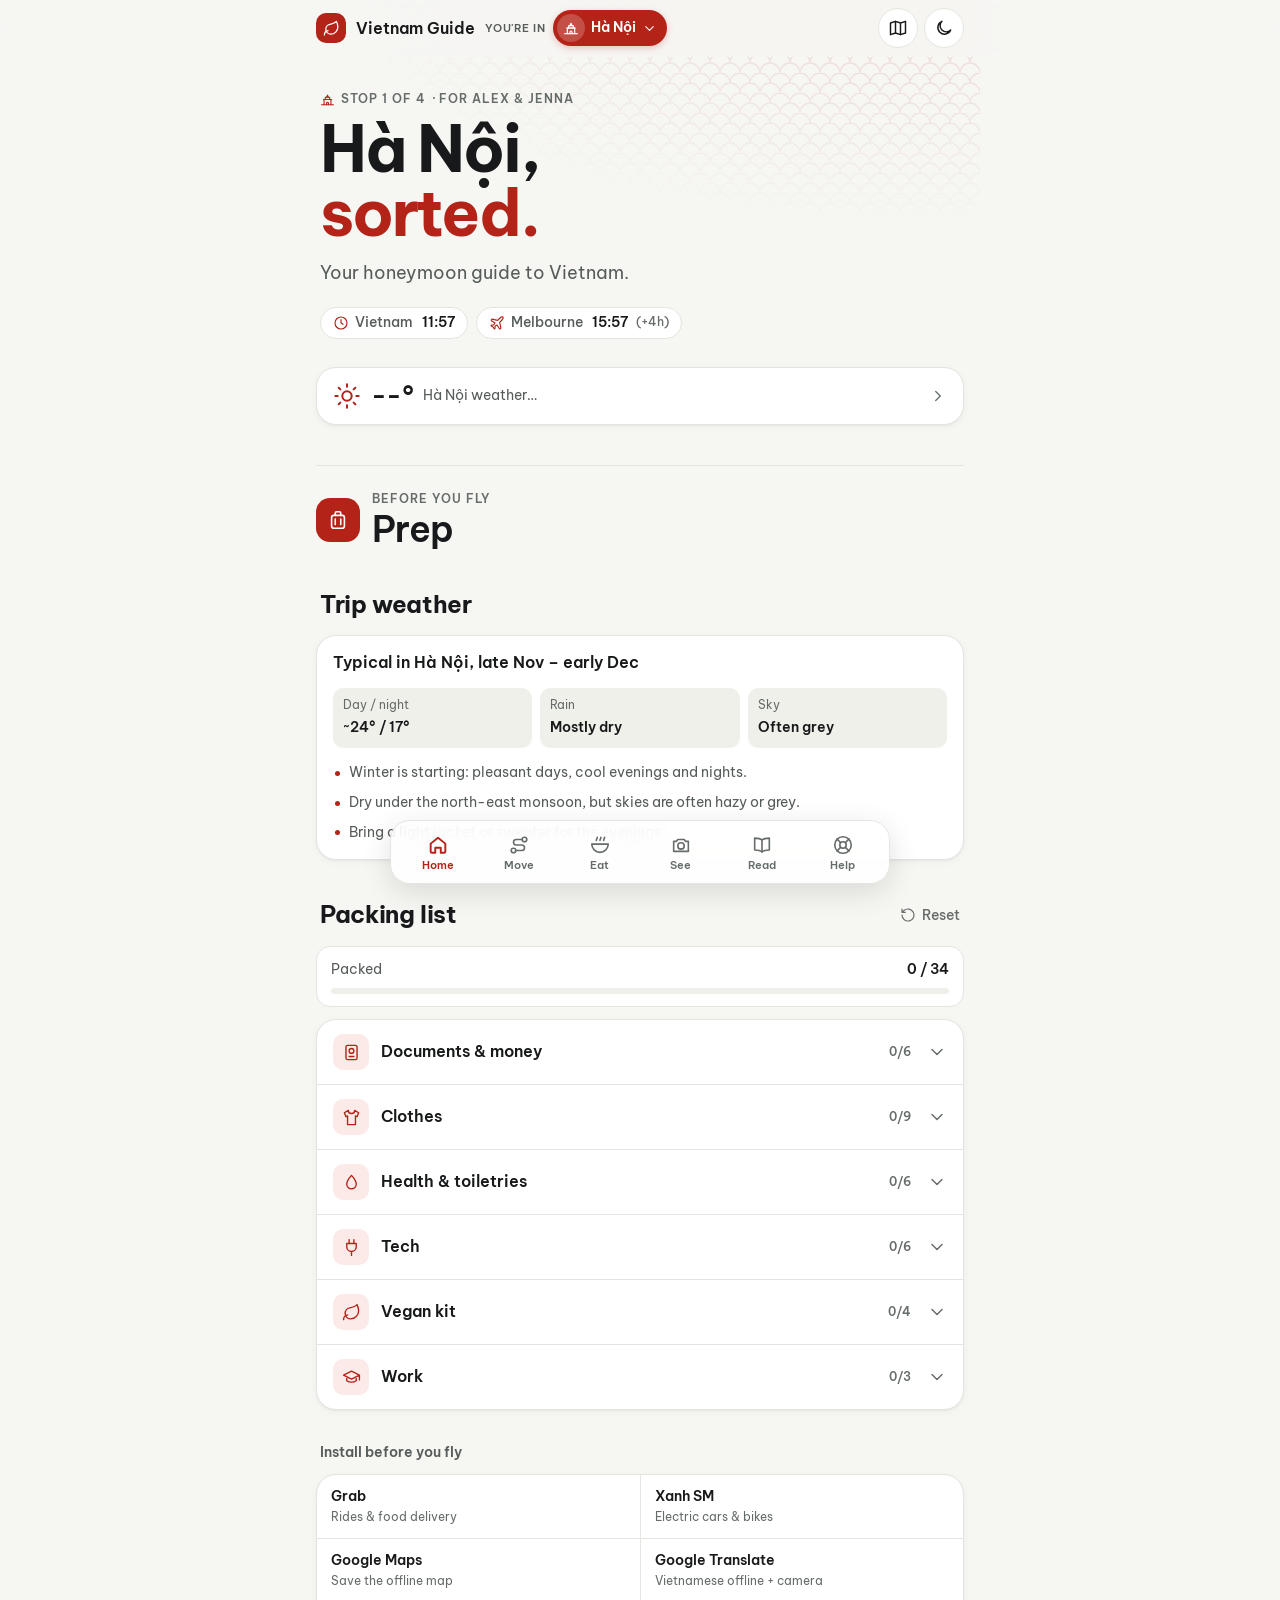
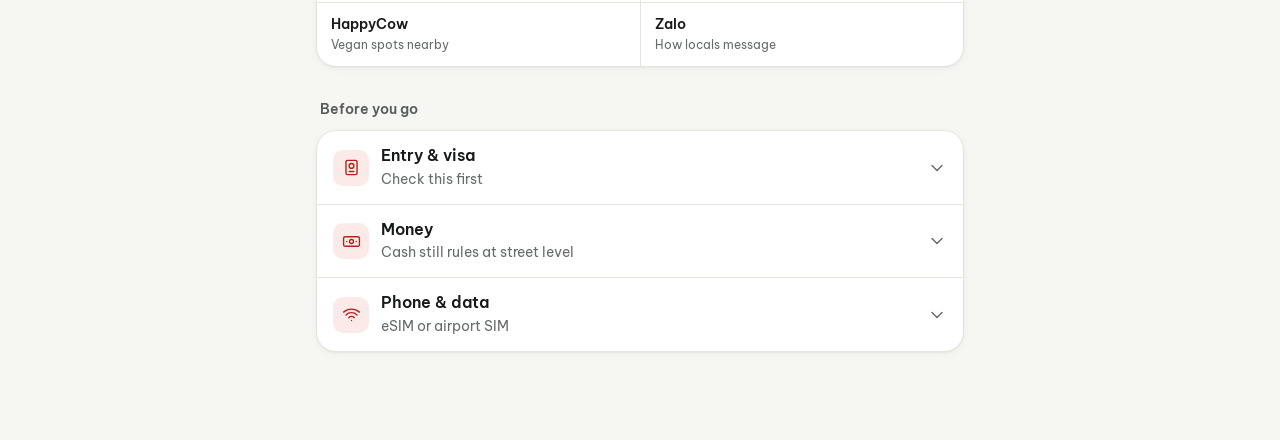
==== commit f62e7485: "City picker: smaller, lighter button now that the city colour does the highlighting Co-Authored-By: " ====
--- a/index.html
+++ b/index.html
@@ -22,7 +22,7 @@
   <link rel="preconnect" href="https://fonts.googleapis.com">
   <link rel="preconnect" href="https://fonts.gstatic.com" crossorigin>
   <link href="https://fonts.googleapis.com/css2?family=Be+Vietnam+Pro:wght@400;500;600;700&display=swap" rel="stylesheet">
-  <link rel="stylesheet" href="css/style.css?v=20261117e">
+  <link rel="stylesheet" href="css/style.css?v=20261117f">
 </head>
 <body>
 
@@ -1259,9 +1259,9 @@
   </div>
 </dialog>
 
-<script src="js/images.js?v=20261117e"></script>
-<script src="js/data.js?v=20261117e"></script>
-<script src="js/coords.js?v=20261117e"></script>
-<script src="js/app.js?v=20261117e"></script>
+<script src="js/images.js?v=20261117f"></script>
+<script src="js/data.js?v=20261117f"></script>
+<script src="js/coords.js?v=20261117f"></script>
+<script src="js/app.js?v=20261117f"></script>
 </body>
 </html>
--- a/css/style.css
+++ b/css/style.css
@@ -868,31 +868,31 @@
 
 /* ===== City picker (top bar dropdown) ===== */
 .city-pick { display: flex; align-items: center; gap: 8px; margin: 0 auto 0 10px; min-width: 0; }
-.cp-label { font-size: 12px; font-weight: 600; letter-spacing: .04em; text-transform: uppercase; color: var(--text-2); white-space: nowrap; line-height: 1.15; }
+.cp-label { font-size: 11px; font-weight: 600; letter-spacing: .04em; text-transform: uppercase; color: var(--text-2); white-space: nowrap; line-height: 1.15; }
 .cp-wrap { position: relative; min-width: 0; }
 .city-btn {
-  display: inline-flex; align-items: center; gap: 8px; max-width: 100%;
-  height: 44px; padding: 0 12px 0 5px; border-radius: var(--r-full); cursor: pointer;
+  display: inline-flex; align-items: center; gap: 6px; max-width: 100%;
+  height: 36px; padding: 0 10px 0 4px; border-radius: var(--r-full); cursor: pointer;
   background: var(--accent); border: 0; color: var(--accent-fg);
-  box-shadow: 0 3px 12px color-mix(in srgb, var(--accent) 35%, transparent);
-  font-size: 16px; font-weight: 700; white-space: nowrap; text-align: left;
+  box-shadow: 0 2px 6px color-mix(in srgb, var(--accent) 25%, transparent);
+  font-size: 14px; font-weight: 600; white-space: nowrap; text-align: left;
   transition: background-color .3s var(--ease), transform .12s var(--ease);
 }
 .city-btn:active { transform: scale(.97); }
 .city-btn .cb-ic {
-  width: 34px; height: 34px; border-radius: 50%; flex: none; display: grid; place-items: center;
+  width: 28px; height: 28px; border-radius: 50%; flex: none; display: grid; place-items: center;
   background: color-mix(in srgb, var(--accent-fg) 20%, transparent);
 }
-.city-btn .cb-ic .i { width: 19px; height: 19px; }
+.city-btn .cb-ic .i { width: 16px; height: 16px; }
 .city-btn .cb-txt { min-width: 0; overflow: hidden; text-overflow: ellipsis; }
-.city-btn .chev { width: 18px; height: 18px; color: inherit; flex: none; transition: transform .2s var(--ease); }
+.city-btn .chev { width: 15px; height: 15px; color: inherit; flex: none; transition: transform .2s var(--ease); }
 .city-btn[aria-expanded="true"] .chev { transform: rotate(180deg); }
 .city-btn:focus-visible { outline: 2px solid var(--text); outline-offset: 2px; }
 /* Gentle pulse until the picker has been opened once */
 .city-btn.nudge { animation: cb-pulse 2.2s ease-out infinite; }
 @keyframes cb-pulse {
-  0% { box-shadow: 0 0 0 0 color-mix(in srgb, var(--accent) 55%, transparent), 0 3px 12px color-mix(in srgb, var(--accent) 35%, transparent); }
-  70%, 100% { box-shadow: 0 0 0 12px transparent, 0 3px 12px color-mix(in srgb, var(--accent) 35%, transparent); }
+  0% { box-shadow: 0 0 0 0 color-mix(in srgb, var(--accent) 55%, transparent), 0 2px 6px color-mix(in srgb, var(--accent) 25%, transparent); }
+  70%, 100% { box-shadow: 0 0 0 9px transparent, 0 2px 6px color-mix(in srgb, var(--accent) 25%, transparent); }
 }
 @media (prefers-reduced-motion: reduce) {
   .city-btn.nudge { animation: none; box-shadow: 0 0 0 3px color-mix(in srgb, var(--accent) 35%, transparent); }
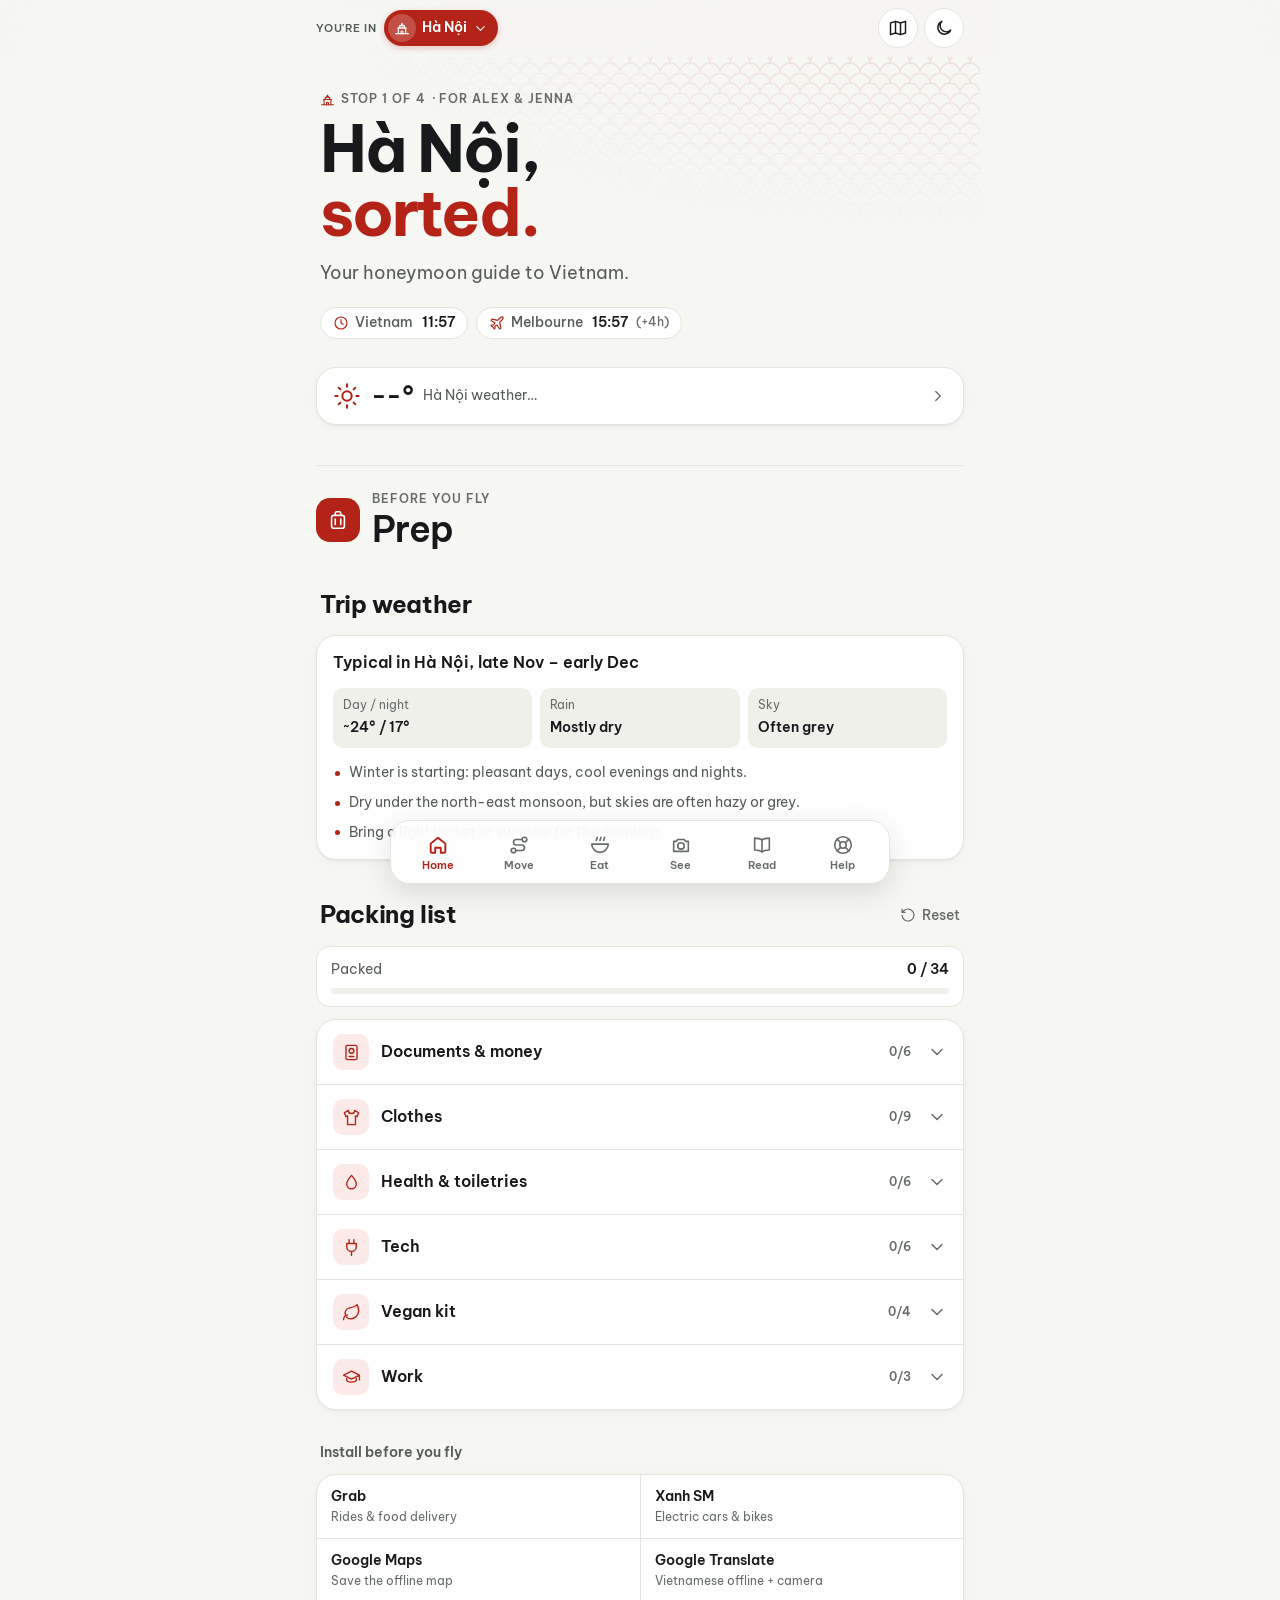
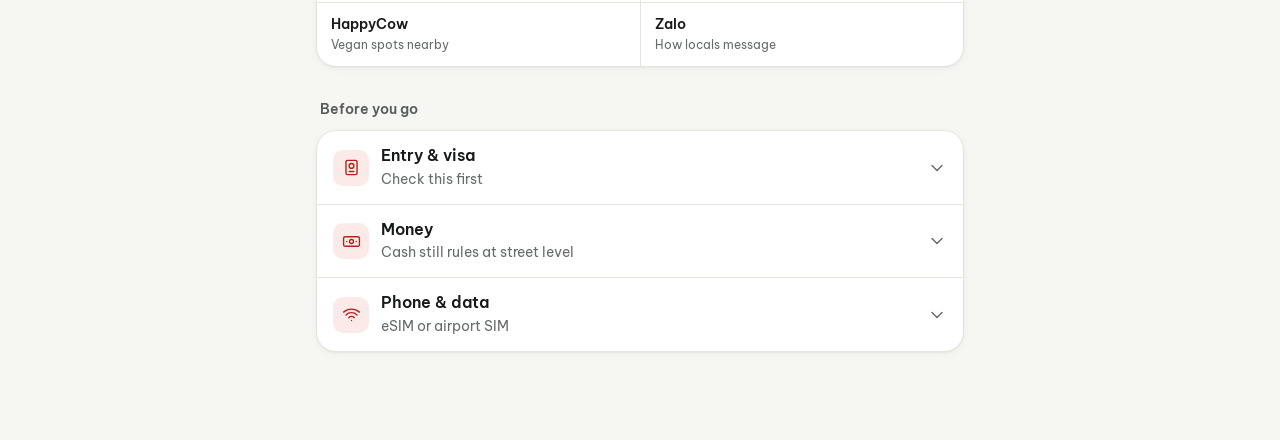
==== commit 390cdeb8: "Top bar: remove the Vietnam Guide logo and name; location picker leads Co-Authored-By: Claude Opus 5" ====
--- a/index.html
+++ b/index.html
@@ -22,7 +22,7 @@
   <link rel="preconnect" href="https://fonts.googleapis.com">
   <link rel="preconnect" href="https://fonts.gstatic.com" crossorigin>
   <link href="https://fonts.googleapis.com/css2?family=Be+Vietnam+Pro:wght@400;500;600;700&display=swap" rel="stylesheet">
-  <link rel="stylesheet" href="css/style.css?v=20261117f">
+  <link rel="stylesheet" href="css/style.css?v=20261117g">
 </head>
 <body>
 
@@ -97,10 +97,6 @@
 <!-- ============ TOP BAR ============ -->
 <header class="topbar">
   <div class="wrap topbar-in">
-    <a class="brand" href="#home" data-nav="home">
-      <span class="brand-mark"><svg class="i"><use href="#i-leaf"/></svg></span>
-      <span class="brand-text">Vietnam Guide</span>
-    </a>
     <div class="city-pick" id="city-pick">
       <span class="cp-label" aria-hidden="true">You're in</span>
       <div class="cp-wrap">
@@ -1259,9 +1255,9 @@
   </div>
 </dialog>
 
-<script src="js/images.js?v=20261117f"></script>
-<script src="js/data.js?v=20261117f"></script>
-<script src="js/coords.js?v=20261117f"></script>
-<script src="js/app.js?v=20261117f"></script>
+<script src="js/images.js?v=20261117g"></script>
+<script src="js/data.js?v=20261117g"></script>
+<script src="js/coords.js?v=20261117g"></script>
+<script src="js/app.js?v=20261117g"></script>
 </body>
 </html>
--- a/css/style.css
+++ b/css/style.css
@@ -867,7 +867,7 @@
 .lightbox .icon-btn { position: absolute; top: calc(12px + env(safe-area-inset-top)); right: 12px; background: rgba(255,255,255,.12); color: #fff; border-color: transparent; }
 
 /* ===== City picker (top bar dropdown) ===== */
-.city-pick { display: flex; align-items: center; gap: 8px; margin: 0 auto 0 10px; min-width: 0; }
+.city-pick { display: flex; align-items: center; gap: 8px; margin-right: auto; min-width: 0; }
 .cp-label { font-size: 11px; font-weight: 600; letter-spacing: .04em; text-transform: uppercase; color: var(--text-2); white-space: nowrap; line-height: 1.15; }
 .cp-wrap { position: relative; min-width: 0; }
 .city-btn {
@@ -923,8 +923,6 @@
 .city-menu li[aria-selected="true"] .cm-ok { visibility: visible; }
 .city-menu .cm-head { height: auto; padding: 6px 10px 4px; font-size: 11px; font-weight: 600; letter-spacing: .06em; text-transform: uppercase; color: var(--text-3); cursor: default; }
 .city-menu .cm-head:hover { background: none; }
-@media (max-width: 420px) { .brand-text { display: none; } }
-@media (max-width: 440px) { .topbar .brand { display: none; } .city-pick { margin-left: 0; } }
 @media (max-width: 340px) { .cp-label { display: none; } }
 .part-head { scroll-margin-top: calc(var(--top-h) + 8px); }
 
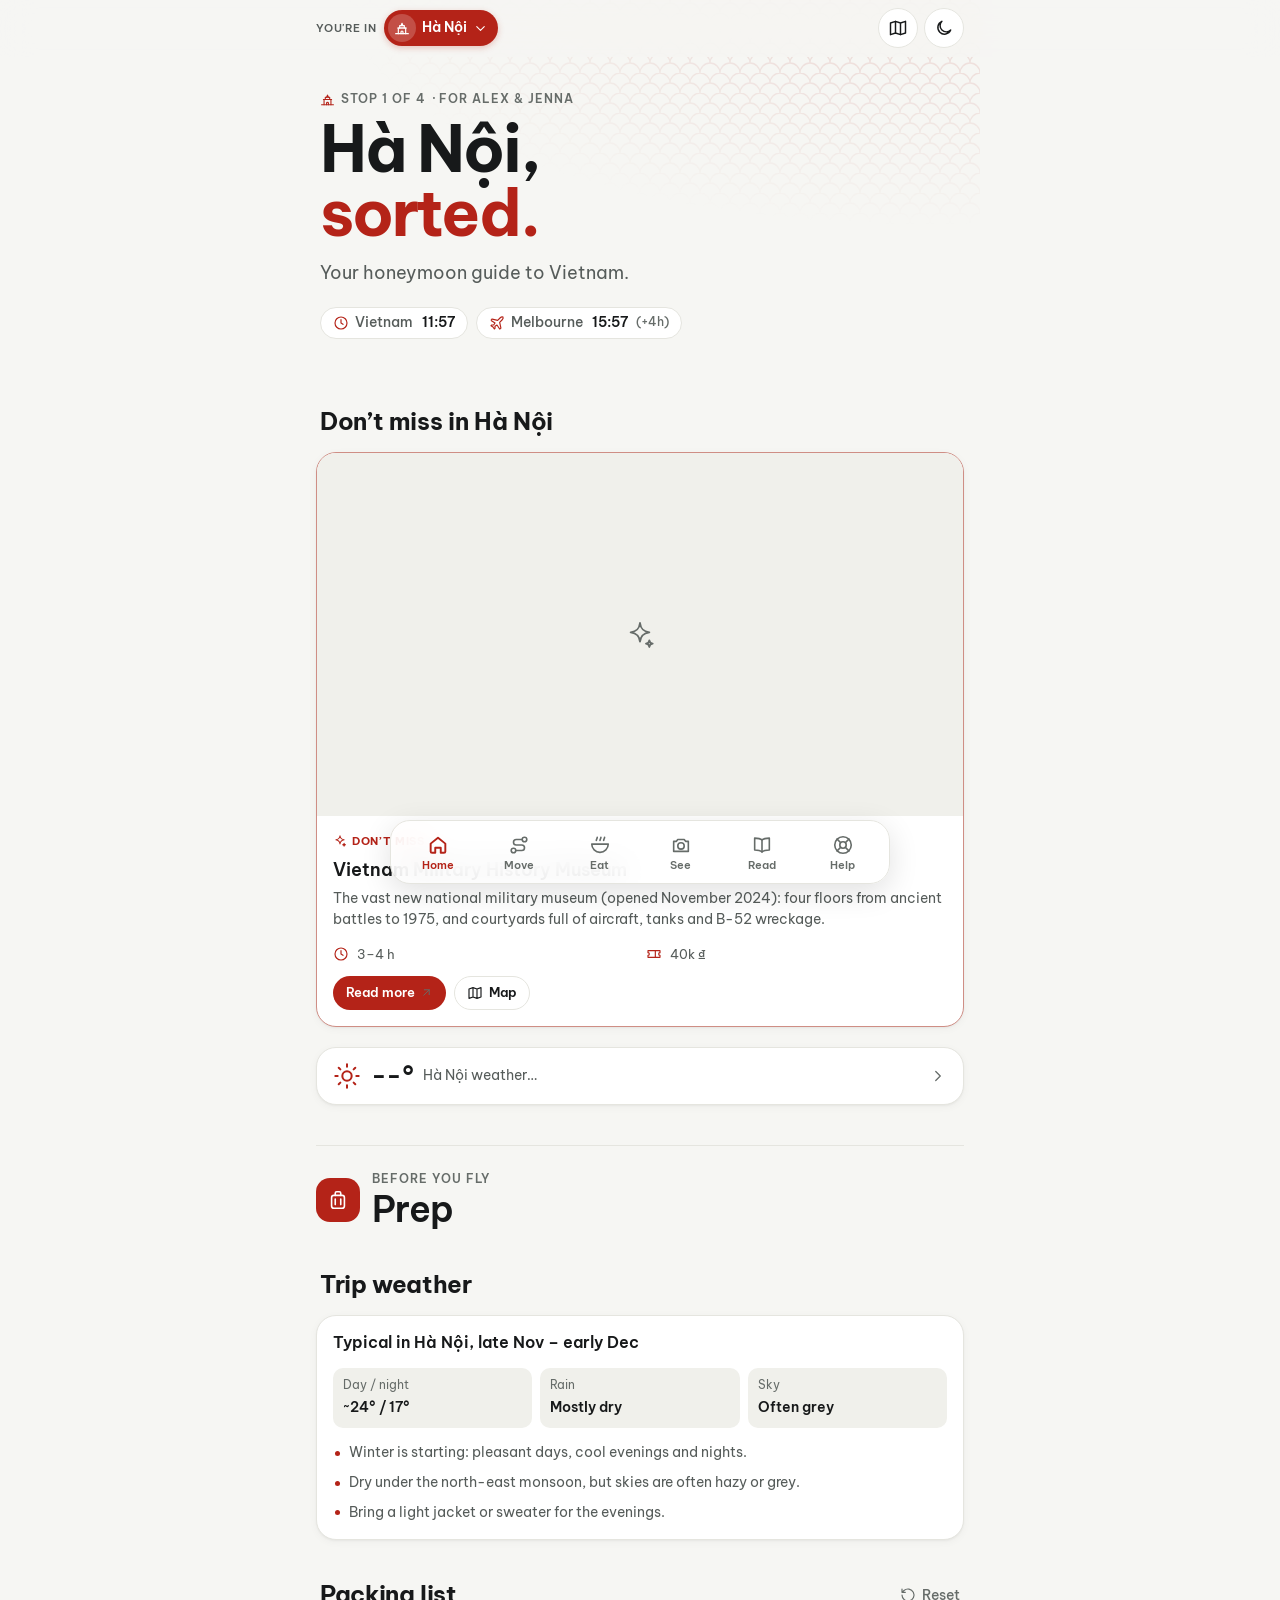
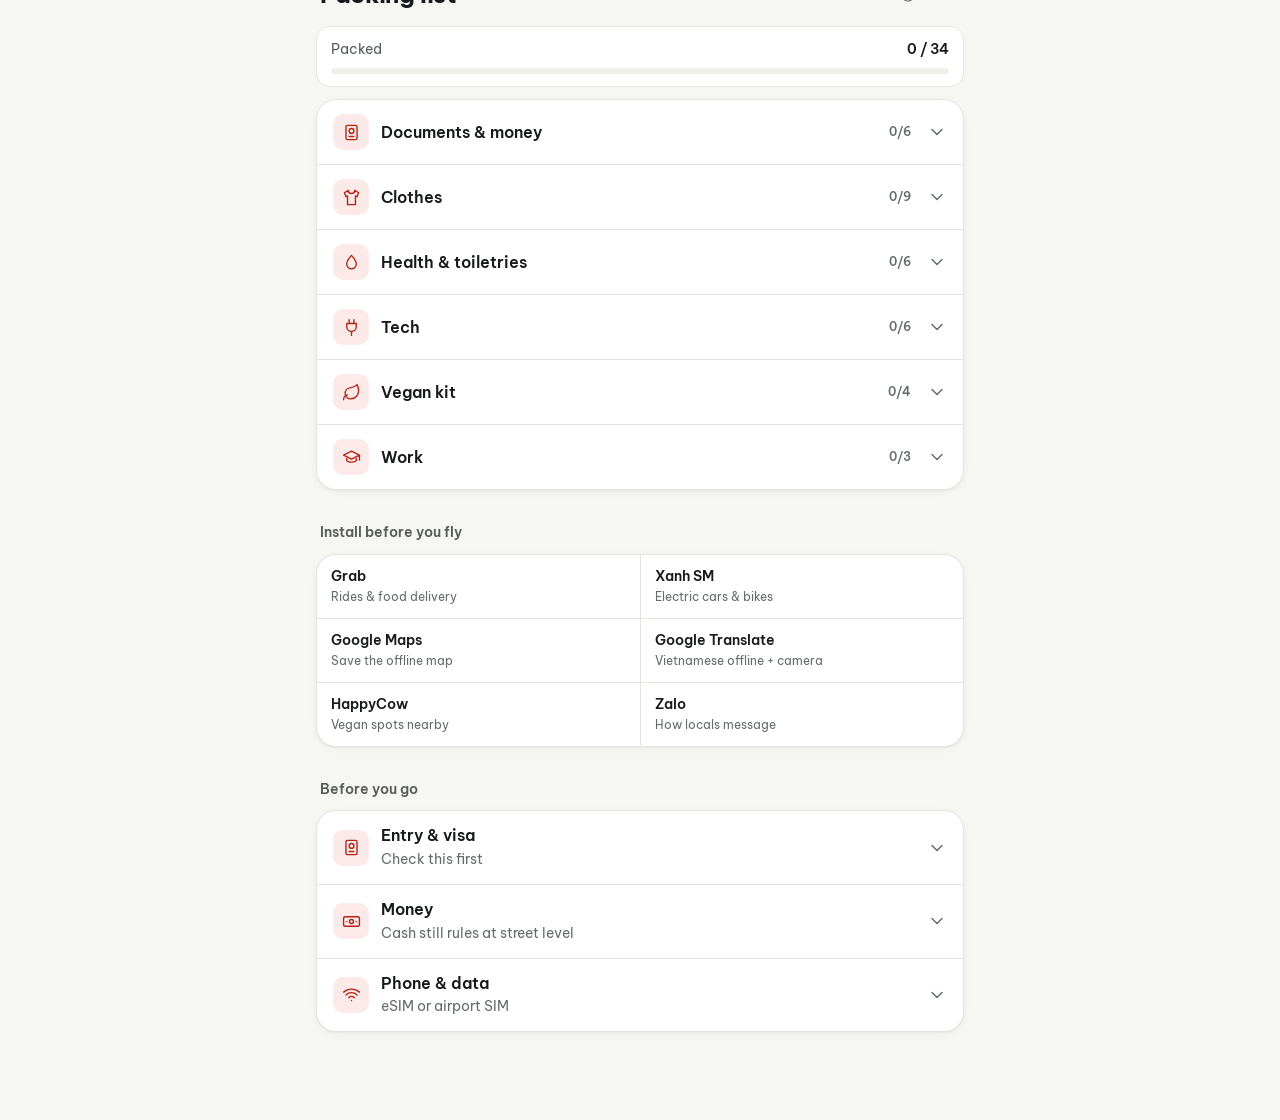
==== commit e4ab2e9c: "Photos for every place; Military History Museum highlighted; Linebacker II read - All 138 places now" ====
--- a/index.html
+++ b/index.html
@@ -22,7 +22,7 @@
   <link rel="preconnect" href="https://fonts.googleapis.com">
   <link rel="preconnect" href="https://fonts.gstatic.com" crossorigin>
   <link href="https://fonts.googleapis.com/css2?family=Be+Vietnam+Pro:wght@400;500;600;700&display=swap" rel="stylesheet">
-  <link rel="stylesheet" href="css/style.css?v=20261117g">
+  <link rel="stylesheet" href="css/style.css?v=20261118b">
 </head>
 <body>
 
@@ -134,6 +134,8 @@
       </div>
     </div>
 
+    <section class="picks" id="picks" hidden></section>
+
     <a class="group wx-mini" href="#help" data-hp-go="tools" id="wx-mini" aria-label="Weather now, open full forecast">
       <div class="wx-mini-top">
         <svg class="i wx-mini-icon"><use href="#i-sun"/></svg>
@@ -561,6 +563,13 @@
             <li><b>Tam Cốc</b>: prices vary by source (about 250k ₫ each). Agree "no stops" with your rower.</li>
             <li>Heavy rain can cancel boats on the day. Bring a light jacket: mornings on the water are cool.</li>
           </ul>
+          <p><b>Tipping the rower</b> isn't included in the ticket. Most rowers are local women over 50, paid a fixed amount per trip.</p>
+          <ul class="list">
+            <li><b>Tràng An</b>: about 50k ₫ per person (100–200k ₫ for a private boat), in cash, straight to the rower at the end. Rowers here don't ask.</li>
+            <li><b>Tam Cốc</b>: about 50–100k ₫ per boat. Rowers are banned from asking for tips or selling, but some still push. Decide the amount beforehand, hand it over as you step off, and say "Cảm ơn" (thank you) and walk on.</li>
+            <li>Skip the floating vendors' "drink for the rower" (about 100k ₫ for a 20k drink). Buy water at the pier and give it to her yourself.</li>
+            <li>Problems can be reported to the Ninh Bình Department of Tourism, which follows up on complaints.</li>
+          </ul>
         </div>
       </details>
       <details class="row acc">
@@ -624,6 +633,8 @@
           <ul class="list">
             <li>Dragon boats leave from the <b>Tòa Khâm pier</b> on Lê Lợi: about 200k ₫ shared, 500–800k ₫ private. Agree the route and price first.</li>
             <li>Boats stop when the river is high. Late November and December are Huế's rainy months.</li>
+            <li>Tipping is optional here: around 20k ₫, or buy a small item from the family's souvenir table. A polite "no, thank you" is fine.</li>
+            <li>Ignore pier touts selling cheap "Ca Huế" tickets: you may only overhear a show from a neighbouring boat.</li>
           </ul>
         </div>
       </details>
@@ -696,7 +707,7 @@
     <div class="group" id="drink-list"></div>
     <p class="hint">Order <b>cà phê đen</b> (black) or <b>sữa yến mạch</b> (oat milk). Skip egg coffee and egg-white sours.</p>
 
-    <div class="sec-head"><h2>Dishes to try</h2><span class="hint-inline">Swipe</span></div>
+    <div class="sec-head"><h2>Dishes to try in <span data-city-name>Sài Gòn</span></h2><span class="hint-inline" id="dish-count">Swipe</span></div>
     <div class="scroller" id="dishes"></div>
 
     <h3 class="label">Words to watch for</h3>
@@ -1255,9 +1266,9 @@
   </div>
 </dialog>
 
-<script src="js/images.js?v=20261117g"></script>
-<script src="js/data.js?v=20261117g"></script>
-<script src="js/coords.js?v=20261117g"></script>
-<script src="js/app.js?v=20261117g"></script>
+<script src="js/images.js?v=20261118b"></script>
+<script src="js/data.js?v=20261118b"></script>
+<script src="js/coords.js?v=20261118b"></script>
+<script src="js/app.js?v=20261118b"></script>
 </body>
 </html>
--- a/css/style.css
+++ b/css/style.css
@@ -478,6 +478,9 @@
 .dish .media { aspect-ratio: 4 / 3; }
 .dish-body { padding: 12px 14px 14px; }
 .dish-body .t { margin-bottom: 2px; }
+.dish-en { font-size: var(--fs-xs); font-weight: 600; color: var(--accent); margin-bottom: 6px; }
+.dish-watch { display: flex; gap: 6px; margin-top: 8px; font-size: var(--fs-xs); line-height: 1.45; color: var(--text-2); }
+.dish-watch .i { flex: none; width: 14px; height: 14px; margin-top: 2px; color: var(--warn); }
 @media (min-width: 560px) { .scroller { grid-auto-columns: 44%; } }
 
 /* ===== Converter ===== */
@@ -946,3 +949,35 @@
 .hero-stop { display: inline-flex; align-items: center; gap: 6px; }
 .hero-stop .i { width: 15px; height: 15px; color: var(--accent); }
 @media (prefers-reduced-motion: reduce) { .hero .cover::before { transition: none; } }
+
+/* ===== "Don't miss" picks ===== */
+.pick-badge {
+  display: inline-flex; align-items: center; gap: 5px; margin-bottom: 6px;
+  font-size: 11px; font-weight: 700; letter-spacing: .06em; text-transform: uppercase; color: var(--accent);
+}
+.pick-badge .i { width: 14px; height: 14px; }
+.place.featured { border-color: color-mix(in srgb, var(--accent) 55%, var(--border)); box-shadow: 0 0 0 1px color-mix(in srgb, var(--accent) 30%, transparent), var(--shadow); }
+.place.flash { animation: pick-flash 1.6s var(--ease); }
+@keyframes pick-flash { 0%, 40% { box-shadow: 0 0 0 4px color-mix(in srgb, var(--accent) 45%, transparent); } 100% { box-shadow: var(--shadow); } }
+.picks { margin-bottom: 20px; }
+.pick-card {
+  background: var(--surface); border: 1px solid color-mix(in srgb, var(--accent) 45%, var(--border)); border-radius: var(--r-lg);
+  overflow: hidden; box-shadow: var(--shadow); margin-bottom: 12px;
+}
+.pick-card .media { aspect-ratio: 16 / 9; }
+.pick-body { padding: 14px 16px 16px; }
+.pick-body h3 { font-size: var(--fs-lg); font-weight: 600; margin-bottom: 4px; }
+.pick-body .btn-row .btn-sm { margin-top: 12px; }
+@media (prefers-reduced-motion: reduce) { .place.flash { animation: none; } }
+
+/* ===== Reader data tables ===== */
+.reader-table { margin: 18px 0; overflow-x: auto; border: 1px solid var(--border); border-radius: var(--r-md); background: var(--surface); }
+.reader-table table { width: 100%; table-layout: fixed; border-collapse: collapse; font-size: 13px; line-height: 1.4; overflow-wrap: anywhere; }
+.reader-table caption { text-align: left; padding: 12px 14px 4px; font-weight: 600; color: var(--text); }
+.reader-table th, .reader-table td { padding: 8px 10px; text-align: left; vertical-align: top; border-top: 1px solid var(--border); }
+.reader-table tbody th, .reader-table thead th:first-child { width: 27%; }
+.reader-table thead th { border-top: 0; font-size: 11px; font-weight: 700; letter-spacing: .04em; text-transform: uppercase; color: var(--text-3); }
+.reader-table tbody th { font-weight: 600; color: var(--text); }
+.reader-table td { color: var(--text-2); font-variant-numeric: tabular-nums; }
+.reader-body .reader-table-note { margin: 0; padding: 8px 10px 12px; font-size: var(--fs-xs); line-height: 1.5; color: var(--text-3); border-top: 1px solid var(--border); }
+.reader-table caption { padding: 12px 10px 4px; }
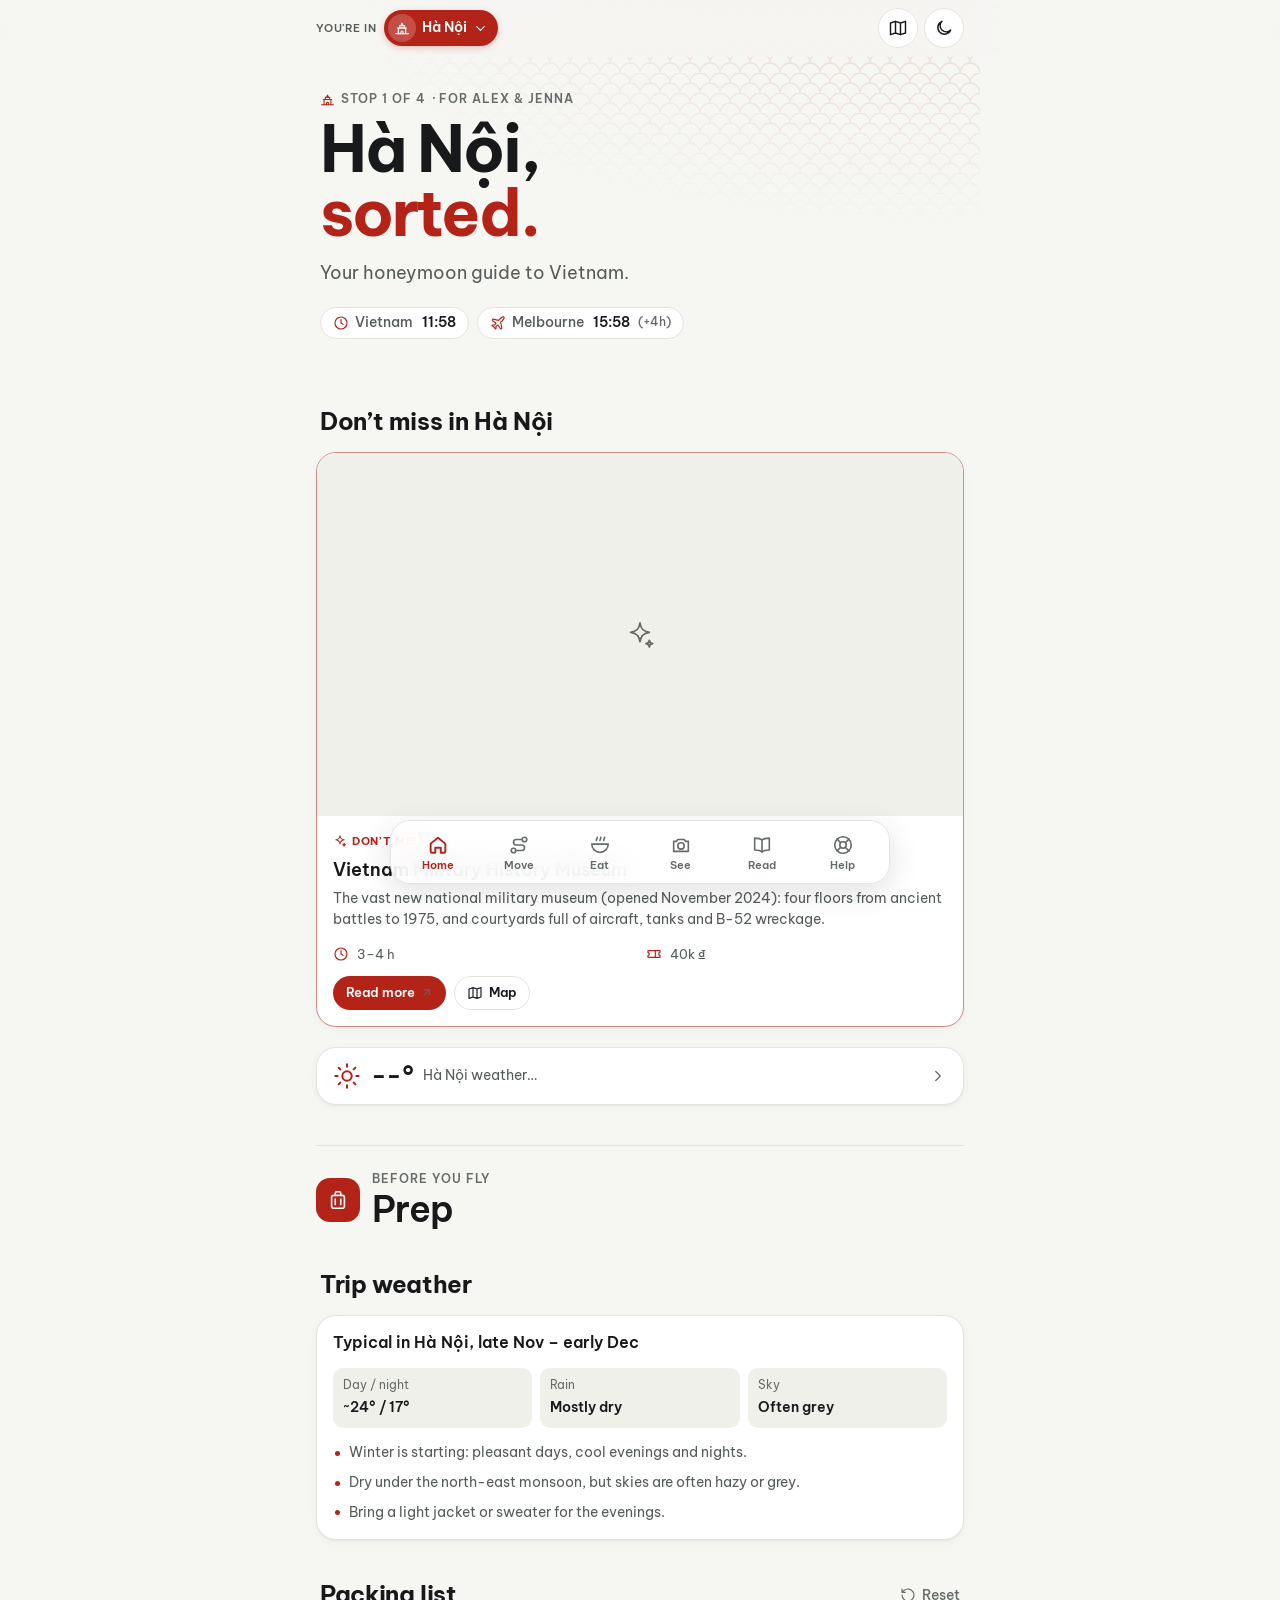
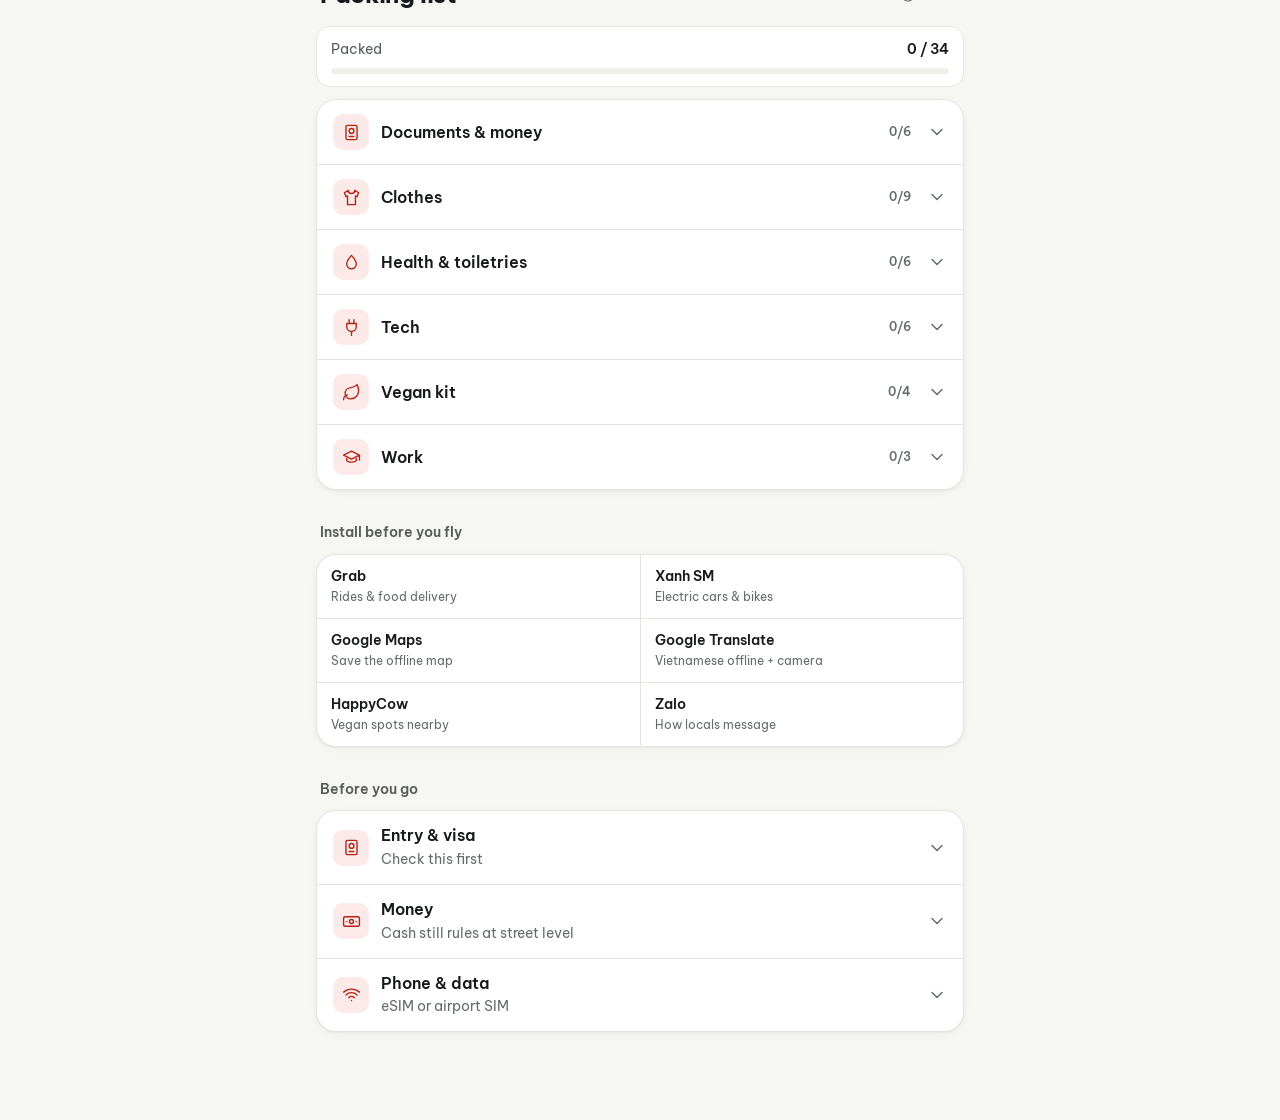
==== commit 3863c031: "New read: the Temple of Literature (Văn Miếu – Quốc Tử Giám) About a 10-minute read: the 1070 temple" ====
--- a/index.html
+++ b/index.html
@@ -22,7 +22,7 @@
   <link rel="preconnect" href="https://fonts.googleapis.com">
   <link rel="preconnect" href="https://fonts.gstatic.com" crossorigin>
   <link href="https://fonts.googleapis.com/css2?family=Be+Vietnam+Pro:wght@400;500;600;700&display=swap" rel="stylesheet">
-  <link rel="stylesheet" href="css/style.css?v=20261118b">
+  <link rel="stylesheet" href="css/style.css?v=20261118c">
 </head>
 <body>
 
@@ -1266,9 +1266,9 @@
   </div>
 </dialog>
 
-<script src="js/images.js?v=20261118b"></script>
-<script src="js/data.js?v=20261118b"></script>
-<script src="js/coords.js?v=20261118b"></script>
-<script src="js/app.js?v=20261118b"></script>
+<script src="js/images.js?v=20261118c"></script>
+<script src="js/data.js?v=20261118c"></script>
+<script src="js/coords.js?v=20261118c"></script>
+<script src="js/app.js?v=20261118c"></script>
 </body>
 </html>
